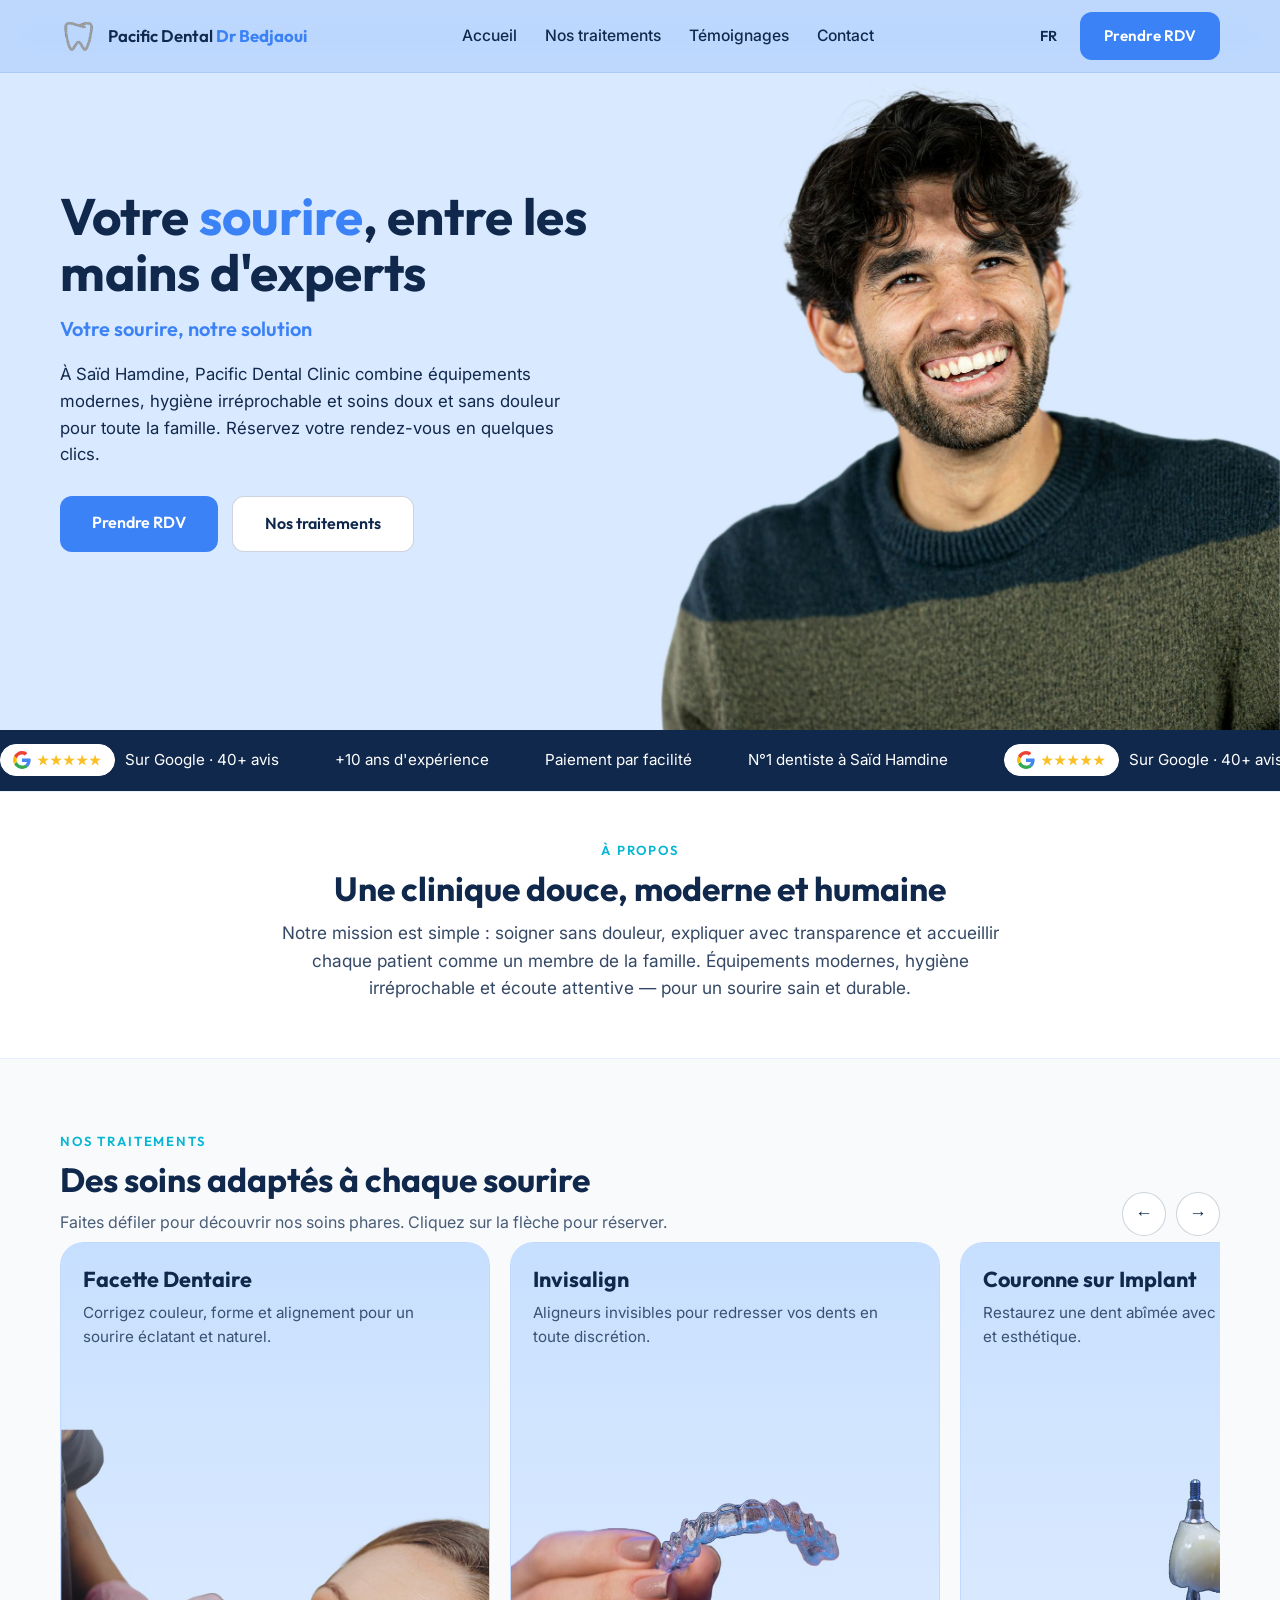
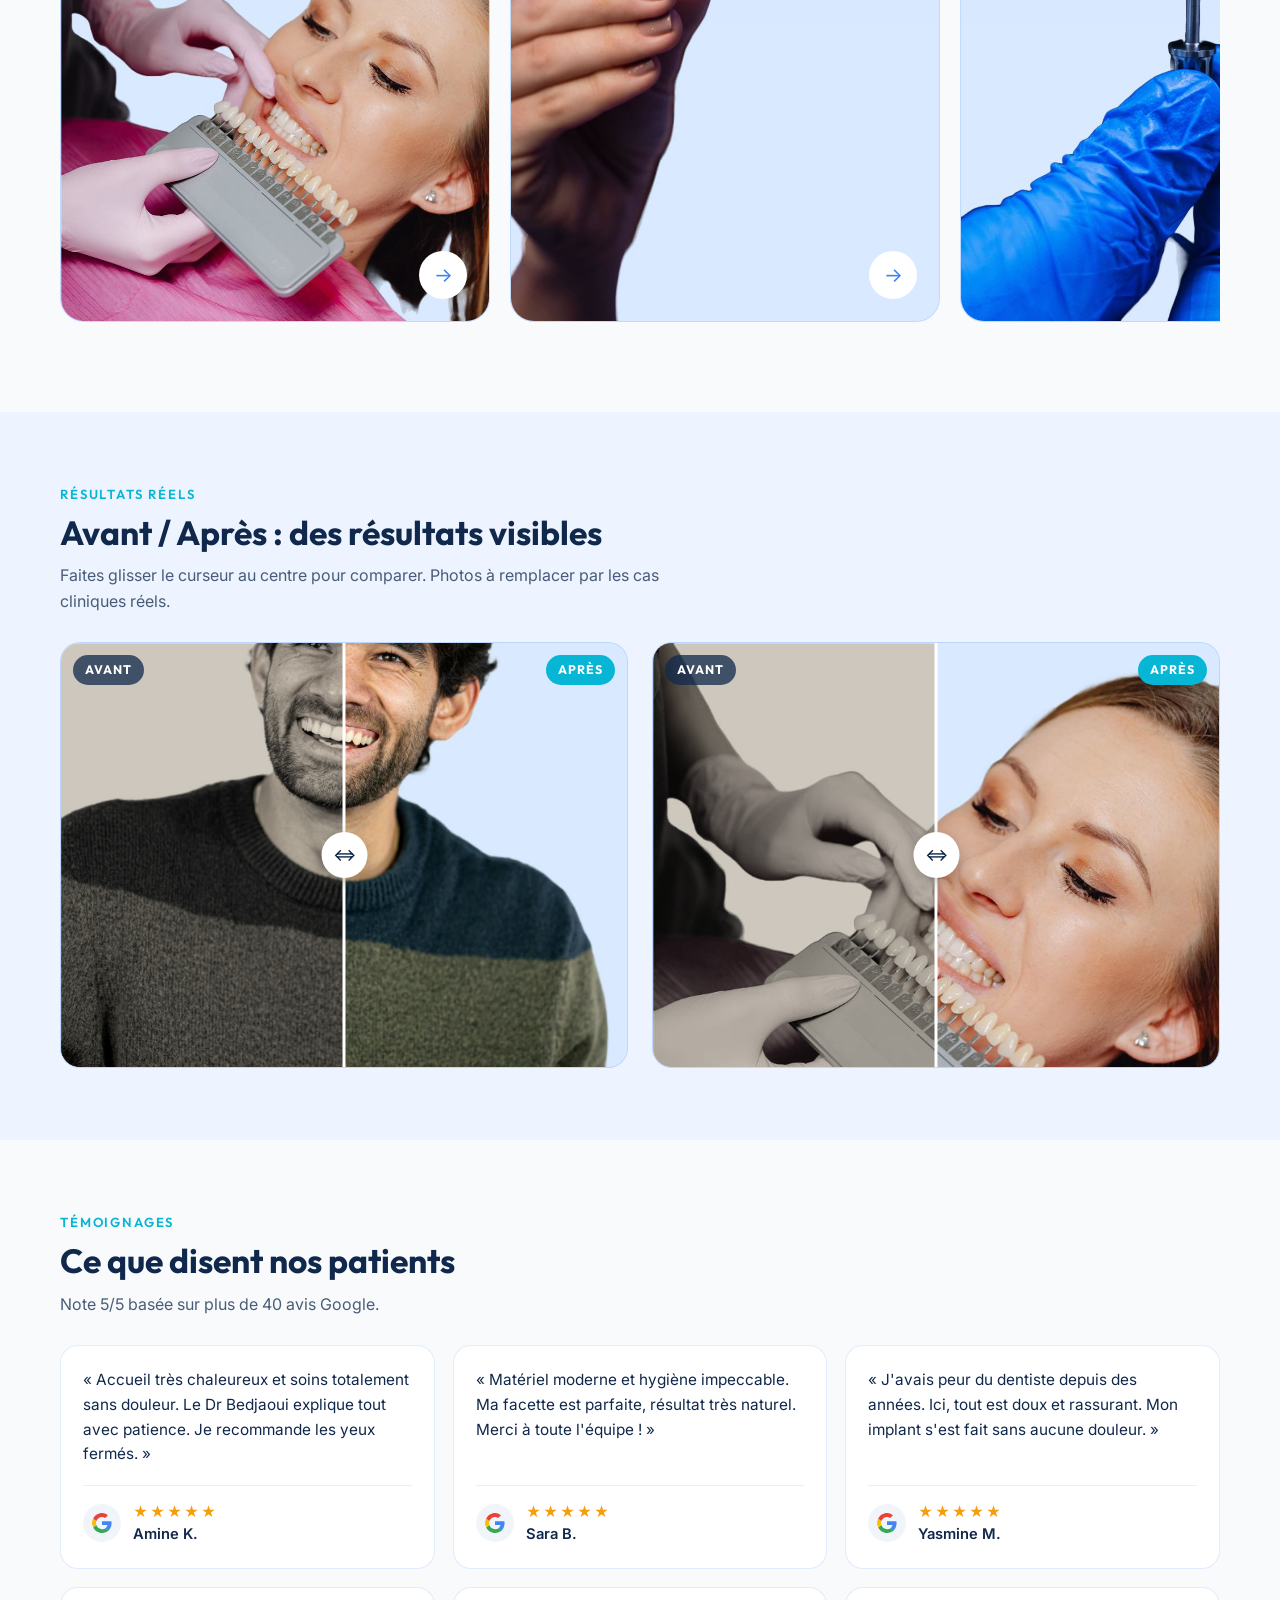
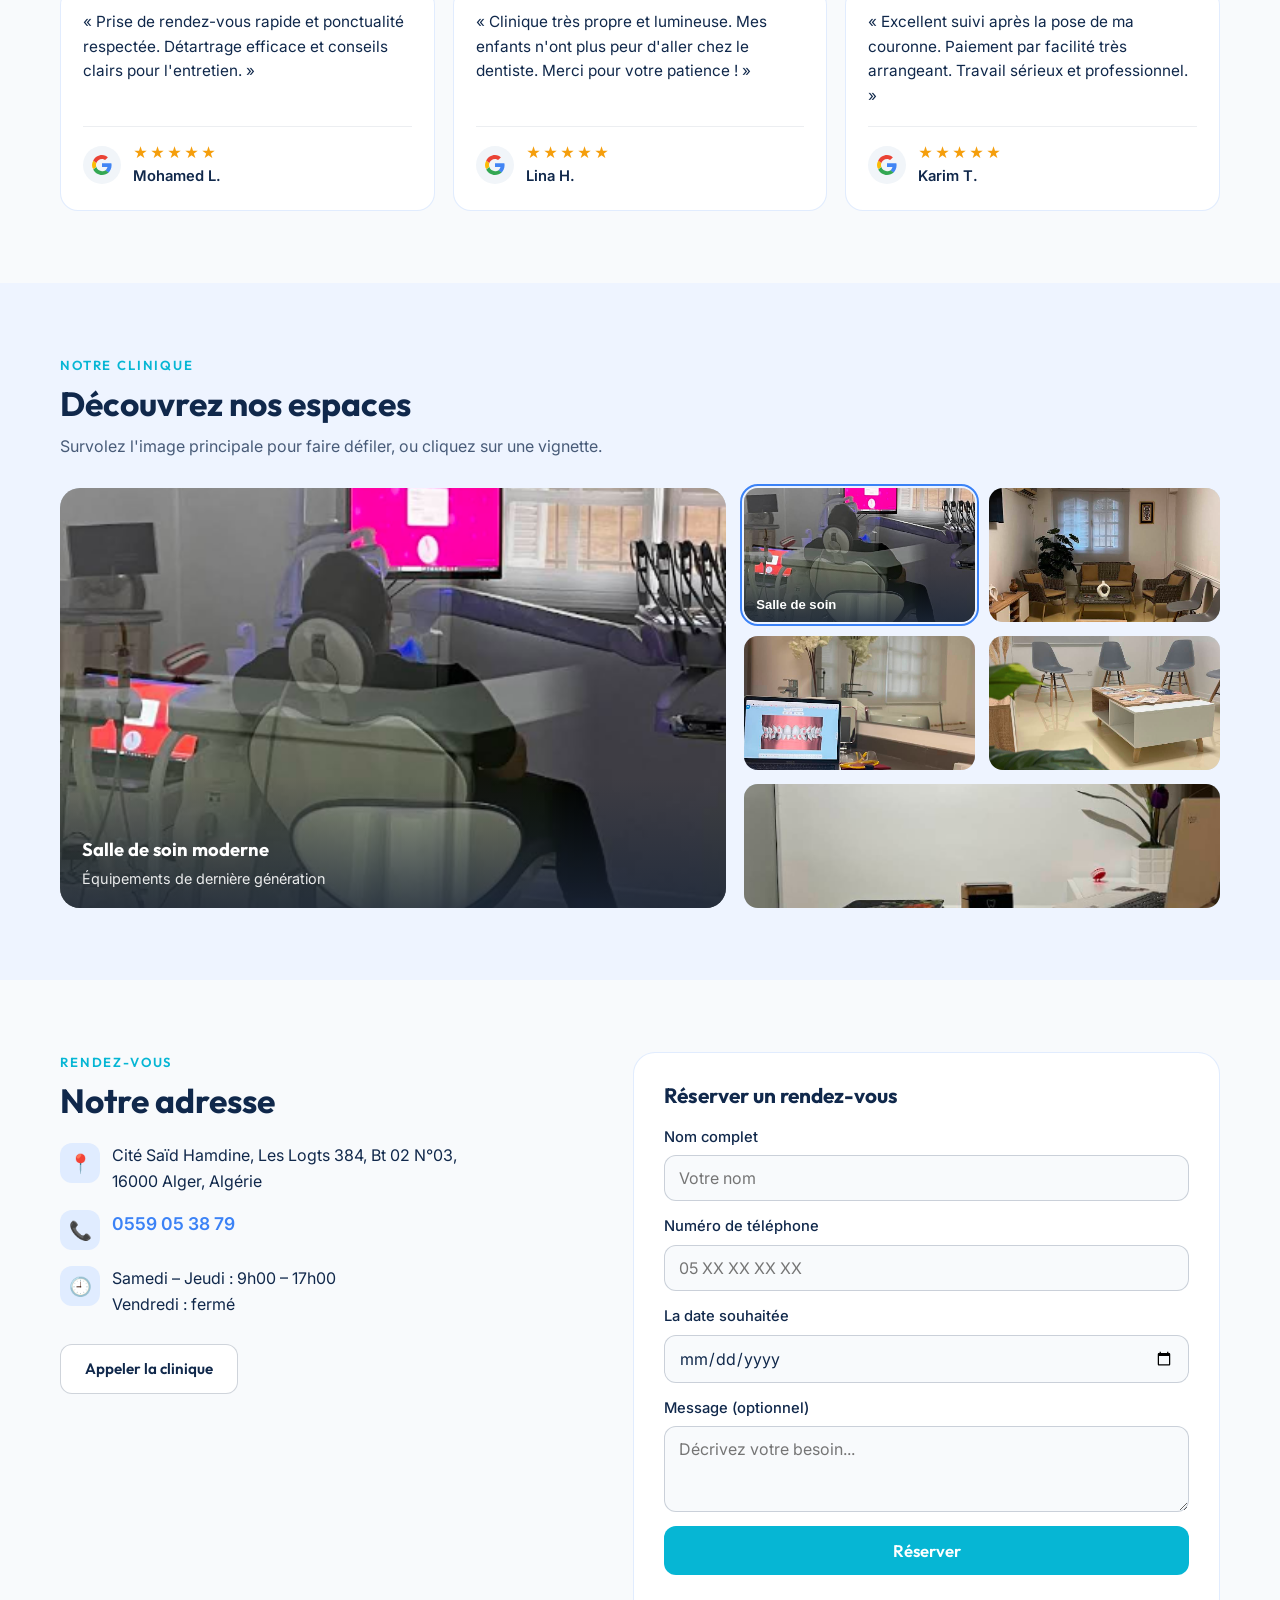
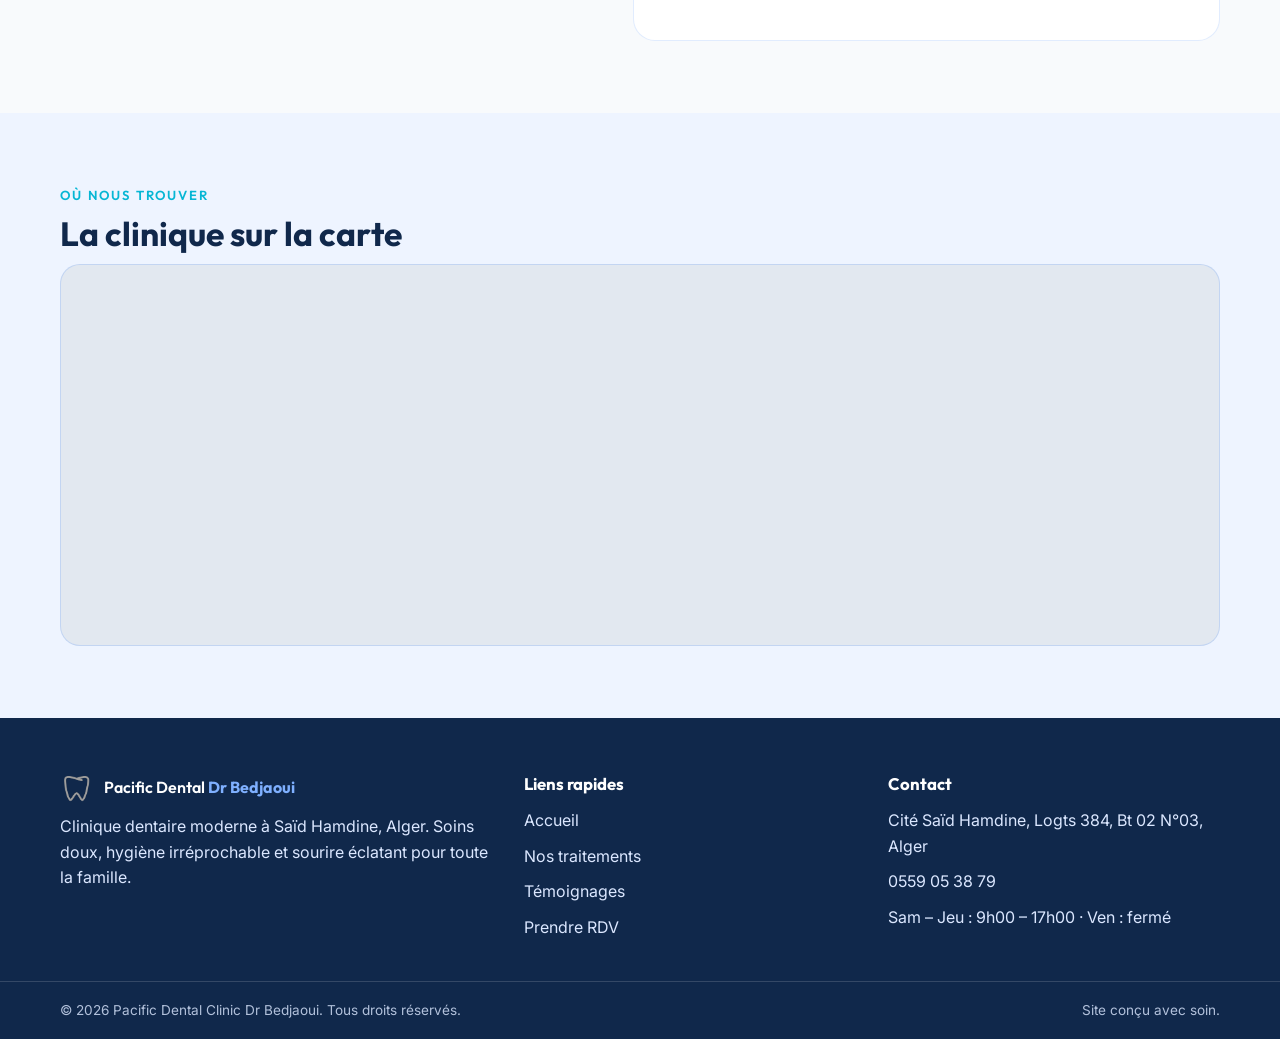
==== index.html @ f6b1f81f "first version" ====
<!doctype html>
<html lang="fr">
  <head>
    <meta charset="UTF-8" />
    <meta name="viewport" content="width=device-width, initial-scale=1.0" />
    <title>
      Pacific Dental Clinic Dr Bedjaoui | Dentiste à Saïd Hamdine, Alger
    </title>
    <meta
      name="description"
      content="Pacific Dental Clinic Dr Bedjaoui à Saïd Hamdine, Alger. Soins dentaires modernes, doux et professionnels. Facettes, Invisalign, implants. Prenez rendez-vous en ligne."
    />
    <link rel="stylesheet" href="style.css" />
  </head>
  <body>
    <!-- Task 2.1: Header / Navigation Bar -->
    <header class="site-header" id="top">
      <nav class="nav container" aria-label="Navigation principale">
        <a
          href="#accueil"
          class="nav-logo"
          aria-label="Pacific Dental Clinic — Accueil"
        >
          <img
            src="imgs/logo.png"
            alt="Pacific Dental Clinic logo"
            class="nav-logo-img"
            width="38"
            height="32"
          />
          <span class="nav-logo-text"
            >Pacific Dental <strong>Dr Bedjaoui</strong></span
          >
        </a>

        <ul class="nav-links" id="navLinks">
          <li>
            <a href="#accueil" data-fr="Accueil" data-ar="الرئيسية">Accueil</a>
          </li>
          <li>
            <a href="#traitements" data-fr="Nos traitements" data-ar="علاجاتنا"
              >Nos traitements</a
            >
          </li>
          <li>
            <a href="#temoignages" data-fr="Témoignages" data-ar="آراء المرضى"
              >Témoignages</a
            >
          </li>
          <li>
            <a href="#contact" data-fr="Contact" data-ar="اتصل بنا">Contact</a>
          </li>
        </ul>

        <div class="nav-actions">
          <button
            type="button"
            class="lang-switch"
            id="langSwitch"
            aria-label="Changer de langue"
          >
            FR
          </button>
          <a
            href="#rdv"
            class="btn btn-primary"
            data-fr="Prendre RDV"
            data-ar="احجز موعد"
            >Prendre RDV</a
          >
          <button
            type="button"
            class="nav-toggle"
            id="navToggle"
            aria-label="Ouvrir le menu"
            aria-expanded="false"
            aria-controls="navLinks"
          >
            <span></span>
            <span></span>
            <span></span>
          </button>
        </div>
      </nav>
    </header>

    <main id="accueil">
      <!-- Task 3.1: Hero Section -->
      <section class="hero">
        <div class="hero-text">
          <h1
            data-fr="Votre <span class='hl'>sourire</span>, entre les mains d'experts"
            data-ar="ابتسامتك بين أيدي الخبراء"
          >
            Votre <span class="hl">sourire</span>, entre les mains
            d'experts
          </h1>
          <p
            class="hero-sub"
            data-fr="Votre sourire, notre solution"
            data-ar="ابتسامتك، حلّنا"
          >
            Votre sourire, notre solution
          </p>
          <p
            class="hero-intro"
            data-fr="À Saïd Hamdine, Pacific Dental Clinic combine équipements modernes, hygiène irréprochable et soins doux et sans douleur pour toute la famille. Réservez votre rendez-vous en quelques clics."
            data-ar="في سعيد حمدين، تجمع عيادة Pacific Dental بين المعدات الحديثة والنظافة المثالية ورعاية لطيفة بدون ألم لجميع أفراد العائلة. احجز موعدك ببضع نقرات."
          >
            À Saïd Hamdine, Pacific Dental Clinic combine équipements modernes,
            hygiène irréprochable et soins doux et sans douleur pour toute la
            famille. Réservez votre rendez-vous en quelques clics.
          </p>
          <div class="hero-cta hero-cta--desktop">
            <a
              href="#rdv"
              class="btn btn-primary btn-hero"
              data-fr="Prendre RDV"
              data-ar="احجز موعد"
              >Prendre RDV</a
            >
            <a
              href="#traitements"
              class="btn btn-secondary btn-hero"
              data-fr="Nos traitements"
              data-ar="علاجاتنا"
              >Nos traitements</a
            >
          </div>
        </div>
        <div class="hero-media">
          <img
            src="imgs/main2.jpg"
            alt="Patient au sourire éclatant après un soin à Pacific Dental Clinic"
            class="hero-img"
            fetchpriority="high"
          />
          <div class="hero-cta hero-cta--overlay">
            <a href="#rdv" class="btn btn-primary btn-hero">Prendre RDV</a>
            <a href="#traitements" class="btn btn-secondary btn-hero"
              >Nos traitements</a
            >
          </div>
        </div>
      </section>

      <!-- Task 3.2: Trust Bar — flush right under the hero image -->
      <div class="trust-marquee">
        <div class="trust-track" id="trustTrack">
          <div class="trust-item">
            <span class="trust-badge trust-badge--google" aria-hidden="true">
              <svg viewBox="0 0 24 24" width="18" height="18">
                <path
                  fill="#4285F4"
                  d="M23.5 12.3c0-.9-.1-1.5-.3-2.3H12v4.5h6.5c-.1 1.1-.8 2.7-2.4 3.8l-.1.1 3.5 2.7.2.1c2.2-2 3.8-5 3.8-8.9z"
                />
                <path
                  fill="#34A853"
                  d="M12 24c3.2 0 5.9-1.1 7.9-2.9l-3.8-2.9c-1 .7-2.4 1.2-4.1 1.2-3.1 0-5.8-2.1-6.8-5l-.1.1-3.6 2.8v.1C3.5 21.3 7.5 24 12 24z"
                />
                <path
                  fill="#FBBC05"
                  d="M5.2 14.4c-.2-.7-.4-1.5-.4-2.4s.1-1.7.4-2.4l-.1-.1-3.6-2.8-.1.1C.5 8.6 0 10.2 0 12s.5 3.4 1.4 4.9l3.8-2.5z"
                />
                <path
                  fill="#EA4335"
                  d="M12 4.7c1.8 0 3 .8 3.7 1.4l3.3-3.2C17.9 1.1 15.2 0 12 0 7.5 0 3.5 2.7 1.4 6.7l3.8 2.9c1-2.8 3.6-4.9 6.8-4.9z"
                />
              </svg>
              <span class="stars" aria-hidden="true">★★★★★</span>
            </span>
            <span>Sur Google · 40+ avis</span>
          </div>
          <div class="trust-item">
            <span>+10 ans d'expérience</span>
          </div>
          <div class="trust-item">
            <span>Paiement par facilité</span>
          </div>
          <div class="trust-item">
            <span>N°1 dentiste à Saïd Hamdine</span>
          </div>
        </div>
      </div>

      <!-- Task 3.2: About -->
      <section class="trust" aria-label="Indicateurs de confiance">
        <div class="container about">
          <p class="section-kicker">À propos</p>
          <h2 class="section-title">Une clinique douce, moderne et humaine</h2>
          <p class="about-text">
            Notre mission est simple : soigner sans douleur, expliquer avec
            transparence et accueillir chaque patient comme un membre de la
            famille. Équipements modernes, hygiène irréprochable et écoute
            attentive — pour un sourire sain et durable.
          </p>
        </div>
      </section>

      <!-- Task 4.1: Treatments -->
      <section class="section" id="traitements">
        <div class="container section-head">
          <div>
            <p class="section-kicker">Nos traitements</p>
            <h2 class="section-title">Des soins adaptés à chaque sourire</h2>
            <p class="section-desc">
              Faites défiler pour découvrir nos soins phares. Cliquez sur la
              flèche pour réserver.
            </p>
          </div>
          <div class="treat-nav">
            <button
              type="button"
              class="treat-arrow"
              id="treatPrev"
              aria-label="Voir les traitements précédents"
            >
              ←
            </button>
            <button
              type="button"
              class="treat-arrow"
              id="treatNext"
              aria-label="Voir les traitements suivants"
            >
              →
            </button>
          </div>
        </div>
        <div class="container">
          <div
            class="treatments-scroll"
            id="treatScroll"
            tabindex="0"
            aria-label="Liste des traitements, faites défiler horizontalement"
          >
            <article class="treat-card">
              <div class="treat-imgwrap">
                <img
                  src="imgs/facettes.jpg"
                  alt="Facette dentaire"
                  loading="lazy"
                />
              </div>
              <div class="treat-body">
                <h3>Facette Dentaire</h3>
                <p>
                  Corrigez couleur, forme et alignement pour un sourire éclatant
                  et naturel.
                </p>
                <a
                  href="#rdv"
                  class="treat-btn"
                  aria-label="Réserver pour Facette Dentaire"
                  >→</a
                >
              </div>
            </article>
            <article class="treat-card">
              <div class="treat-imgwrap">
                <img
                  src="imgs/Invisalign.jpg"
                  alt="Traitement Invisalign"
                  loading="lazy"
                />
              </div>
              <div class="treat-body">
                <h3>Invisalign</h3>
                <p>
                  Aligneurs invisibles pour redresser vos dents en toute
                  discrétion.
                </p>
                <a
                  href="#rdv"
                  class="treat-btn"
                  aria-label="Réserver pour Invisalign"
                  >→</a
                >
              </div>
            </article>
            <article class="treat-card">
              <div class="treat-imgwrap">
                <img
                  src="imgs/Couronne%20sur%20Implant.jpg"
                  alt="Couronne sur implant"
                  loading="lazy"
                />
              </div>
              <div class="treat-body">
                <h3>Couronne sur Implant</h3>
                <p>
                  Restaurez une dent abîmée avec une couronne solide et
                  esthétique.
                </p>
                <a
                  href="#rdv"
                  class="treat-btn"
                  aria-label="Réserver pour Couronne sur Implant"
                  >→</a
                >
              </div>
            </article>
            <article class="treat-card">
              <div class="treat-imgwrap">
                <img
                  src="imgs/L'Implantation%20Dentaire.jpg"
                  alt="Implantation dentaire"
                  loading="lazy"
                />
              </div>
              <div class="treat-body">
                <h3>L'Implantation Dentaire</h3>
                <p>
                  Remplacez durablement les dents manquantes par des implants
                  stables.
                </p>
                <a
                  href="#rdv"
                  class="treat-btn"
                  aria-label="Réserver pour Implantation Dentaire"
                  >→</a
                >
              </div>
            </article>
          </div>
        </div>
      </section>

      <!-- Task 4.2: Real Results -->
      <section class="section section-alt" id="resultats">
        <div class="container">
          <p class="section-kicker">Résultats réels</p>
          <h2 class="section-title">Avant / Après : des résultats visibles</h2>
          <p class="section-desc">
            Faites glisser le curseur au centre pour comparer. Photos à
            remplacer par les cas cliniques réels.
          </p>
          <div class="ba-grid">
            <div class="ba-slider" data-ba>
              <img
                src="imgs/main2.jpg"
                alt="Résultat après traitement - cas 1"
                class="ba-img ba-after"
                loading="lazy"
              />
              <div class="ba-before" data-ba-before>
                <img
                  src="imgs/main2.jpg"
                  alt="État avant traitement - cas 1"
                  class="ba-img ba-before-img"
                  loading="lazy"
                />
              </div>
              <span class="ba-label ba-label--before">Avant</span>
              <span class="ba-label ba-label--after">Après</span>
              <div class="ba-handle" data-ba-handle>
                <span class="ba-knob">⇔</span>
              </div>
              <input
                type="range"
                min="0"
                max="100"
                value="50"
                class="ba-range"
                data-ba-range
                aria-label="Curseur de comparaison avant après, cas 1"
              />
            </div>
            <div class="ba-slider" data-ba>
              <img
                src="imgs/facettes.jpg"
                alt="Résultat après traitement - cas 2"
                class="ba-img ba-after"
                loading="lazy"
              />
              <div class="ba-before" data-ba-before>
                <img
                  src="imgs/facettes.jpg"
                  alt="État avant traitement - cas 2"
                  class="ba-img ba-before-img"
                  loading="lazy"
                />
              </div>
              <span class="ba-label ba-label--before">Avant</span>
              <span class="ba-label ba-label--after">Après</span>
              <div class="ba-handle" data-ba-handle>
                <span class="ba-knob">⇔</span>
              </div>
              <input
                type="range"
                min="0"
                max="100"
                value="50"
                class="ba-range"
                data-ba-range
                aria-label="Curseur de comparaison avant après, cas 2"
              />
            </div>
          </div>
        </div>
      </section>

      <!-- Task 5.1: Testimonials -->
      <section class="section" id="temoignages">
        <div class="container">
          <p class="section-kicker">Témoignages</p>
          <h2 class="section-title">Ce que disent nos patients</h2>
          <p class="section-desc">Note 5/5 basée sur plus de 40 avis Google.</p>
          <div class="reviews-grid">
            <article class="review-card">
              <p class="review-text">
                « Accueil très chaleureux et soins totalement sans douleur. Le
                Dr Bedjaoui explique tout avec patience. Je recommande les yeux
                fermés. »
              </p>
              <div class="review-foot">
                <span class="review-g" aria-hidden="true"
                  ><svg viewBox="0 0 24 24" width="20" height="20">
                    <path
                      fill="#4285F4"
                      d="M23.5 12.3c0-.9-.1-1.5-.3-2.3H12v4.5h6.5c-.1 1.1-.8 2.7-2.4 3.8l-.1.1 3.5 2.7.2.1c2.2-2 3.8-5 3.8-8.9z"
                    />
                    <path
                      fill="#34A853"
                      d="M12 24c3.2 0 5.9-1.1 7.9-2.9l-3.8-2.9c-1 .7-2.4 1.2-4.1 1.2-3.1 0-5.8-2.1-6.8-5l-.1.1-3.6 2.8v.1C3.5 21.3 7.5 24 12 24z"
                    />
                    <path
                      fill="#FBBC05"
                      d="M5.2 14.4c-.2-.7-.4-1.5-.4-2.4s.1-1.7.4-2.4l-.1-.1-3.6-2.8-.1.1C.5 8.6 0 10.2 0 12s.5 3.4 1.4 4.9l3.8-2.5z"
                    />
                    <path
                      fill="#EA4335"
                      d="M12 4.7c1.8 0 3 .8 3.7 1.4l3.3-3.2C17.9 1.1 15.2 0 12 0 7.5 0 3.5 2.7 1.4 6.7l3.8 2.9c1-2.8 3.6-4.9 6.8-4.9z"
                    /></svg
                ></span>
                <div>
                  <div class="stars">★★★★★</div>
                  <div class="review-name">Amine K.</div>
                </div>
              </div>
            </article>
            <article class="review-card">
              <p class="review-text">
                « Matériel moderne et hygiène impeccable. Ma facette est
                parfaite, résultat très naturel. Merci à toute l'équipe ! »
              </p>
              <div class="review-foot">
                <span class="review-g" aria-hidden="true"
                  ><svg viewBox="0 0 24 24" width="20" height="20">
                    <path
                      fill="#4285F4"
                      d="M23.5 12.3c0-.9-.1-1.5-.3-2.3H12v4.5h6.5c-.1 1.1-.8 2.7-2.4 3.8l-.1.1 3.5 2.7.2.1c2.2-2 3.8-5 3.8-8.9z"
                    />
                    <path
                      fill="#34A853"
                      d="M12 24c3.2 0 5.9-1.1 7.9-2.9l-3.8-2.9c-1 .7-2.4 1.2-4.1 1.2-3.1 0-5.8-2.1-6.8-5l-.1.1-3.6 2.8v.1C3.5 21.3 7.5 24 12 24z"
                    />
                    <path
                      fill="#FBBC05"
                      d="M5.2 14.4c-.2-.7-.4-1.5-.4-2.4s.1-1.7.4-2.4l-.1-.1-3.6-2.8-.1.1C.5 8.6 0 10.2 0 12s.5 3.4 1.4 4.9l3.8-2.5z"
                    />
                    <path
                      fill="#EA4335"
                      d="M12 4.7c1.8 0 3 .8 3.7 1.4l3.3-3.2C17.9 1.1 15.2 0 12 0 7.5 0 3.5 2.7 1.4 6.7l3.8 2.9c1-2.8 3.6-4.9 6.8-4.9z"
                    /></svg
                ></span>
                <div>
                  <div class="stars">★★★★★</div>
                  <div class="review-name">Sara B.</div>
                </div>
              </div>
            </article>
            <article class="review-card">
              <p class="review-text">
                « J'avais peur du dentiste depuis des années. Ici, tout est doux
                et rassurant. Mon implant s'est fait sans aucune douleur. »
              </p>
              <div class="review-foot">
                <span class="review-g" aria-hidden="true"
                  ><svg viewBox="0 0 24 24" width="20" height="20">
                    <path
                      fill="#4285F4"
                      d="M23.5 12.3c0-.9-.1-1.5-.3-2.3H12v4.5h6.5c-.1 1.1-.8 2.7-2.4 3.8l-.1.1 3.5 2.7.2.1c2.2-2 3.8-5 3.8-8.9z"
                    />
                    <path
                      fill="#34A853"
                      d="M12 24c3.2 0 5.9-1.1 7.9-2.9l-3.8-2.9c-1 .7-2.4 1.2-4.1 1.2-3.1 0-5.8-2.1-6.8-5l-.1.1-3.6 2.8v.1C3.5 21.3 7.5 24 12 24z"
                    />
                    <path
                      fill="#FBBC05"
                      d="M5.2 14.4c-.2-.7-.4-1.5-.4-2.4s.1-1.7.4-2.4l-.1-.1-3.6-2.8-.1.1C.5 8.6 0 10.2 0 12s.5 3.4 1.4 4.9l3.8-2.5z"
                    />
                    <path
                      fill="#EA4335"
                      d="M12 4.7c1.8 0 3 .8 3.7 1.4l3.3-3.2C17.9 1.1 15.2 0 12 0 7.5 0 3.5 2.7 1.4 6.7l3.8 2.9c1-2.8 3.6-4.9 6.8-4.9z"
                    /></svg
                ></span>
                <div>
                  <div class="stars">★★★★★</div>
                  <div class="review-name">Yasmine M.</div>
                </div>
              </div>
            </article>
            <article class="review-card">
              <p class="review-text">
                « Prise de rendez-vous rapide et ponctualité respectée.
                Détartrage efficace et conseils clairs pour l'entretien. »
              </p>
              <div class="review-foot">
                <span class="review-g" aria-hidden="true"
                  ><svg viewBox="0 0 24 24" width="20" height="20">
                    <path
                      fill="#4285F4"
                      d="M23.5 12.3c0-.9-.1-1.5-.3-2.3H12v4.5h6.5c-.1 1.1-.8 2.7-2.4 3.8l-.1.1 3.5 2.7.2.1c2.2-2 3.8-5 3.8-8.9z"
                    />
                    <path
                      fill="#34A853"
                      d="M12 24c3.2 0 5.9-1.1 7.9-2.9l-3.8-2.9c-1 .7-2.4 1.2-4.1 1.2-3.1 0-5.8-2.1-6.8-5l-.1.1-3.6 2.8v.1C3.5 21.3 7.5 24 12 24z"
                    />
                    <path
                      fill="#FBBC05"
                      d="M5.2 14.4c-.2-.7-.4-1.5-.4-2.4s.1-1.7.4-2.4l-.1-.1-3.6-2.8-.1.1C.5 8.6 0 10.2 0 12s.5 3.4 1.4 4.9l3.8-2.5z"
                    />
                    <path
                      fill="#EA4335"
                      d="M12 4.7c1.8 0 3 .8 3.7 1.4l3.3-3.2C17.9 1.1 15.2 0 12 0 7.5 0 3.5 2.7 1.4 6.7l3.8 2.9c1-2.8 3.6-4.9 6.8-4.9z"
                    /></svg
                ></span>
                <div>
                  <div class="stars">★★★★★</div>
                  <div class="review-name">Mohamed L.</div>
                </div>
              </div>
            </article>
            <article class="review-card">
              <p class="review-text">
                « Clinique très propre et lumineuse. Mes enfants n'ont plus peur
                d'aller chez le dentiste. Merci pour votre patience ! »
              </p>
              <div class="review-foot">
                <span class="review-g" aria-hidden="true"
                  ><svg viewBox="0 0 24 24" width="20" height="20">
                    <path
                      fill="#4285F4"
                      d="M23.5 12.3c0-.9-.1-1.5-.3-2.3H12v4.5h6.5c-.1 1.1-.8 2.7-2.4 3.8l-.1.1 3.5 2.7.2.1c2.2-2 3.8-5 3.8-8.9z"
                    />
                    <path
                      fill="#34A853"
                      d="M12 24c3.2 0 5.9-1.1 7.9-2.9l-3.8-2.9c-1 .7-2.4 1.2-4.1 1.2-3.1 0-5.8-2.1-6.8-5l-.1.1-3.6 2.8v.1C3.5 21.3 7.5 24 12 24z"
                    />
                    <path
                      fill="#FBBC05"
                      d="M5.2 14.4c-.2-.7-.4-1.5-.4-2.4s.1-1.7.4-2.4l-.1-.1-3.6-2.8-.1.1C.5 8.6 0 10.2 0 12s.5 3.4 1.4 4.9l3.8-2.5z"
                    />
                    <path
                      fill="#EA4335"
                      d="M12 4.7c1.8 0 3 .8 3.7 1.4l3.3-3.2C17.9 1.1 15.2 0 12 0 7.5 0 3.5 2.7 1.4 6.7l3.8 2.9c1-2.8 3.6-4.9 6.8-4.9z"
                    /></svg
                ></span>
                <div>
                  <div class="stars">★★★★★</div>
                  <div class="review-name">Lina H.</div>
                </div>
              </div>
            </article>
            <article class="review-card">
              <p class="review-text">
                « Excellent suivi après la pose de ma couronne. Paiement par
                facilité très arrangeant. Travail sérieux et professionnel. »
              </p>
              <div class="review-foot">
                <span class="review-g" aria-hidden="true"
                  ><svg viewBox="0 0 24 24" width="20" height="20">
                    <path
                      fill="#4285F4"
                      d="M23.5 12.3c0-.9-.1-1.5-.3-2.3H12v4.5h6.5c-.1 1.1-.8 2.7-2.4 3.8l-.1.1 3.5 2.7.2.1c2.2-2 3.8-5 3.8-8.9z"
                    />
                    <path
                      fill="#34A853"
                      d="M12 24c3.2 0 5.9-1.1 7.9-2.9l-3.8-2.9c-1 .7-2.4 1.2-4.1 1.2-3.1 0-5.8-2.1-6.8-5l-.1.1-3.6 2.8v.1C3.5 21.3 7.5 24 12 24z"
                    />
                    <path
                      fill="#FBBC05"
                      d="M5.2 14.4c-.2-.7-.4-1.5-.4-2.4s.1-1.7.4-2.4l-.1-.1-3.6-2.8-.1.1C.5 8.6 0 10.2 0 12s.5 3.4 1.4 4.9l3.8-2.5z"
                    />
                    <path
                      fill="#EA4335"
                      d="M12 4.7c1.8 0 3 .8 3.7 1.4l3.3-3.2C17.9 1.1 15.2 0 12 0 7.5 0 3.5 2.7 1.4 6.7l3.8 2.9c1-2.8 3.6-4.9 6.8-4.9z"
                    /></svg
                ></span>
                <div>
                  <div class="stars">★★★★★</div>
                  <div class="review-name">Karim T.</div>
                </div>
              </div>
            </article>
          </div>
        </div>
      </section>

      <!-- Task 5.2: Clinic Gallery -->
      <section class="section section-alt" id="clinique">
        <div class="container">
          <p class="section-kicker">Notre clinique</p>
          <h2 class="section-title">Découvrez nos espaces</h2>
          <p class="section-desc">
            Survolez l'image principale pour faire défiler, ou cliquez sur une
            vignette.
          </p>
          <div class="gallery">
            <figure class="gallery-main" id="galleryMain">
              <img
                id="galleryMainImg"
                src="imgs%20clinique/%7B45D72C74-0B48-48F0-B2A2-9CBEFDD9FAF6%7D.png"
                alt="Salle de soin moderne de la clinique"
              />
              <figcaption class="gallery-caption">
                <strong id="galleryCaptionTitle">Salle de soin moderne</strong
                ><span id="galleryCaptionSub"
                  >Équipements de dernière génération</span
                >
              </figcaption>
            </figure>
            <div class="gallery-thumbs" role="list">
              <button
                type="button"
                class="gallery-thumb is-active"
                data-src="imgs%20clinique/%7B45D72C74-0B48-48F0-B2A2-9CBEFDD9FAF6%7D.png"
                data-title="Salle de soin moderne"
                data-sub="Équipements de dernière génération"
                role="listitem"
              >
                <img
                  src="imgs%20clinique/%7B45D72C74-0B48-48F0-B2A2-9CBEFDD9FAF6%7D.png"
                  alt="Salle de soin"
                  loading="lazy"
                /><span class="thumb-shade">Salle de soin</span>
              </button>
              <button
                type="button"
                class="gallery-thumb"
                data-src="imgs%20clinique/%7B696A136D-D1EC-4E5A-8376-C378B6F7B03D%7D.png"
                data-title="Accueil lumineux"
                data-sub="Un espace apaisant dès l'entrée"
                role="listitem"
              >
                <img
                  src="imgs%20clinique/%7B696A136D-D1EC-4E5A-8376-C378B6F7B03D%7D.png"
                  alt="Accueil de la clinique"
                  loading="lazy"
                /><span class="thumb-shade">Accueil</span>
              </button>
              <button
                type="button"
                class="gallery-thumb"
                data-src="imgs%20clinique/%7BCA812A7E-CEB3-4510-A912-B9FE47440C36%7D.png"
                data-title="Fauteuil ergonomique"
                data-sub="Confort optimal pendant les soins"
                role="listitem"
              >
                <img
                  src="imgs%20clinique/%7BCA812A7E-CEB3-4510-A912-B9FE47440C36%7D.png"
                  alt="Fauteuil dentaire"
                  loading="lazy"
                /><span class="thumb-shade">Fauteuil</span>
              </button>
              <button
                type="button"
                class="gallery-thumb"
                data-src="imgs%20clinique/%7BD4026D17-A5E6-4282-BD3C-0A5B9D0FF636%7D.png"
                data-title="Bloc stérilisation"
                data-sub="Hygiène irréprochable garantie"
                role="listitem"
              >
                <img
                  src="imgs%20clinique/%7BD4026D17-A5E6-4282-BD3C-0A5B9D0FF636%7D.png"
                  alt="Équipement de stérilisation"
                  loading="lazy"
                /><span class="thumb-shade">Hygiène</span>
              </button>
              <button
                type="button"
                class="gallery-thumb"
                data-src="imgs%20clinique/%7BE2B95145-7EB6-46FE-BF14-0619F8FF0E79%7D.png"
                data-title="Salle d'attente"
                data-sub="Calme et confort pour toute la famille"
                role="listitem"
              >
                <img
                  src="imgs%20clinique/%7BE2B95145-7EB6-46FE-BF14-0619F8FF0E79%7D.png"
                  alt="Salle d'attente"
                  loading="lazy"
                /><span class="thumb-shade">Attente</span>
              </button>
            </div>
          </div>
        </div>
      </section>

      <!-- Task 6.1: Appointment -->
      <section class="section" id="rdv">
        <div class="container rdv-grid">
          <div class="rdv-info">
            <p class="section-kicker">Rendez-vous</p>
            <h2 class="section-title">Notre adresse</h2>
            <ul class="contact-list">
              <li>
                <span class="contact-ico">📍</span
                ><span
                  >Cité Saïd Hamdine, Les Logts 384, Bt 02 N°03,<br />16000
                  Alger, Algérie</span
                >
              </li>
              <li>
                <span class="contact-ico">📞</span
                ><a href="tel:+213559053879">0559 05 38 79</a>
              </li>
              <li>
                <span class="contact-ico">🕘</span
                ><span
                  >Samedi – Jeudi : 9h00 – 17h00<br />Vendredi : fermé</span
                >
              </li>
            </ul>
            <a class="btn btn-secondary" href="tel:+213559053879"
              >Appeler la clinique</a
            >
          </div>
          <div class="rdv-formwrap">
            <h3 class="form-title">Réserver un rendez-vous</h3>
            <form id="rdvForm" novalidate>
              <label
                >Nom complet<input
                  type="text"
                  name="nom"
                  required
                  autocomplete="name"
                  placeholder="Votre nom"
              /></label>
              <label
                >Numéro de téléphone<input
                  type="tel"
                  name="tel"
                  required
                  autocomplete="tel"
                  placeholder="05 XX XX XX XX"
                  pattern="[0-9+ ]{9,15}"
              /></label>
              <label
                >La date souhaitée<input type="date" name="date" required
              /></label>
              <label
                >Message (optionnel)<textarea
                  name="message"
                  rows="3"
                  placeholder="Décrivez votre besoin..."
                ></textarea>
              </label>
              <button type="submit" class="btn btn-book">Réserver</button>
              <p
                class="form-note"
                id="formNote"
                role="status"
                aria-live="polite"
              ></p>
            </form>
          </div>
        </div>
      </section>

      <!-- Task 6.2: Map -->
      <section class="section section-alt" id="contact">
        <div class="container">
          <p class="section-kicker">Où nous trouver</p>
          <h2 class="section-title">La clinique sur la carte</h2>
          <div class="map-wrap">
            <iframe
              title="Carte Google Maps — Pacific Dental Clinic, Saïd Hamdine Alger"
              src="https://www.google.com/maps?q=Cit%C3%A9+Sa%C3%AFd+Hamdine,+Alger,+Alg%C3%A9rie&output=embed"
              loading="lazy"
              referrerpolicy="no-referrer-when-downgrade"
              allowfullscreen
            ></iframe>
          </div>
        </div>
      </section>
    </main>

    <!-- Task 6.2: Footer -->
    <footer class="footer">
      <div class="container footer-grid">
        <div class="footer-col">
          <div class="footer-logo">
            <img
              src="imgs/logo.png"
              alt="Pacific Dental Clinic logo"
              width="34"
              height="28"
            /><span>Pacific Dental <strong>Dr Bedjaoui</strong></span>
          </div>
          <p>
            Clinique dentaire moderne à Saïd Hamdine, Alger. Soins doux, hygiène
            irréprochable et sourire éclatant pour toute la famille.
          </p>
        </div>
        <div class="footer-col">
          <h3>Liens rapides</h3>
          <ul>
            <li><a href="#accueil">Accueil</a></li>
            <li><a href="#traitements">Nos traitements</a></li>
            <li><a href="#temoignages">Témoignages</a></li>
            <li><a href="#rdv">Prendre RDV</a></li>
          </ul>
        </div>
        <div class="footer-col">
          <h3>Contact</h3>
          <ul class="footer-contact">
            <li>Cité Saïd Hamdine, Logts 384, Bt 02 N°03, Alger</li>
            <li><a href="tel:+213559053879">0559 05 38 79</a></li>
            <li>Sam – Jeu : 9h00 – 17h00 · Ven : fermé</li>
          </ul>
        </div>
      </div>
      <div class="footer-bottom">
        <div class="container footer-bottom-inner">
          <span
            >© 2026 Pacific Dental Clinic Dr Bedjaoui. Tous droits
            réservés.</span
          >
          <span>Site conçu avec soin.</span>
        </div>
      </div>
    </footer>

    <script src="script.js"></script>
  </body>
</html>
---- style.css ----
/* Pacific Dental Clinic Dr Bedjaoui — Task 1.2: Typography & Color System */
@import url("https://fonts.googleapis.com/css2?family=Outfit:wght@500;600;700&display=swap");
@import url("https://fonts.googleapis.com/css2?family=Inter:wght@400;500&display=swap");

:root {
  --primary: #3b82f6; /* Ethereal Sky Blue — titles, icons, headers */
  --secondary: #06b6d4; /* Clear Aqua Mint — CTA buttons, highlights */
  --accent: #10b981; /* Pure Soft Sage — success, badges */
  --bg: #f8fafc; /* Crisp Air White — section backdrops */
  --text: #10284b; /* Soft Ocean Slate — body text */
  --white: #ffffff;
  --font-headings: "Outfit", sans-serif;
  --font-body: "Inter", sans-serif;
}

* {
  margin: 0;
  padding: 0;
  box-sizing: border-box;
}

body {
  font-family: var(--font-body);
  background: var(--bg);
  color: var(--text);
  line-height: 1.6;
}

h1,
h2,
h3,
h4,
h5,
h6 {
  font-family: var(--font-headings);
  color: var(--text);
  line-height: 1.2;
}

/* Task 2.1: Navigation Bar */
html {
  scroll-behavior: smooth;
}

.container {
  max-width: 1200px;
  margin: 0 auto;
  padding: 0 20px;
}

.site-header {
  position: fixed;
  top: 0;
  left: 0;
  right: 0;
  z-index: 100;
  background: rgba(183, 211, 253, 0.8);
  backdrop-filter: blur(14px) saturate(1.4);
  -webkit-backdrop-filter: blur(14px) saturate(1.4);
  border-bottom: 1px solid rgba(59, 130, 246, 0.15);
}

.nav {
  display: flex;
  align-items: center;
  justify-content: space-between;
  gap: 16px;
  min-height: 72px;
}

.nav-logo {
  display: flex;
  align-items: center;
  gap: 10px;
  text-decoration: none;
  color: var(--text);
  font-family: var(--font-headings);
  font-weight: 600;
  font-size: 1.05rem;
  white-space: nowrap;
}

.nav-logo-img {
  width: 38px;
  height: 32px;
  object-fit: contain;
  display: block;
}

.nav-logo-text strong {
  color: var(--primary);
  font-weight: 700;
}

.nav-links {
  display: flex;
  align-items: center;
  gap: 28px;
  list-style: none;
}

.nav-links a {
  position: relative;
  text-decoration: none;
  color: var(--text);
  font-weight: 500;
  font-size: 0.98rem;
  padding-bottom: 4px;
  transition: color 0.2s ease;
}

.nav-links a::after {
  content: "";
  position: absolute;
  left: 0;
  bottom: 0;
  width: 100%;
  height: 2px;
  background: var(--primary);
  border-radius: 2px;
  transform: scaleX(0);
  transform-origin: left;
  transition: transform 0.25s ease;
}

.nav-links a:hover {
  color: var(--primary);
}

.nav-links a:hover::after {
  transform: scaleX(1);
}

.nav-actions {
  display: flex;
  align-items: center;
  gap: 12px;
}

.lang-switch {
  border: none;
  background: transparent;
  color: var(--text);
  font-family: var(--font-headings);
  font-weight: 600;
  font-size: 0.9rem;
  letter-spacing: 0.04em;
  padding: 8px 10px;
  border-radius: 8px;
  cursor: pointer;
  transition:
    color 0.2s ease,
    background 0.2s ease;
}

.lang-switch:hover {
  color: var(--primary);
  background: rgba(59, 130, 246, 0.1);
}

.btn {
  display: inline-block;
  text-decoration: none;
  font-family: var(--font-headings);
  font-weight: 600;
  border-radius: 12px;
  transition:
    transform 0.15s ease,
    background 0.15s ease;
}

.btn-primary {
  background: var(--primary);
  color: var(--white);
  padding: 12px 24px;
  font-size: 0.95rem;
  box-shadow: none;
  white-space: nowrap;
}

.btn-primary:hover {
  transform: translateY(-1px);
  background: #0891b2;
  box-shadow: none;
}

.btn-secondary {
  background: var(--white);
  color: var(--text);
  padding: 12px 24px;
  font-size: 0.95rem;
  border: 1px solid rgba(16, 40, 75, 0.2);
  box-shadow: none;
  white-space: nowrap;
}

.btn-secondary:hover {
  transform: translateY(-1px);
  border-color: var(--primary);
  color: var(--primary);
}

/* Hero placeholder background (full Hero comes in Task 3.1) */
#accueil {
  background: #d9e9ff;
  padding-top: 120px;
  padding-bottom: 0;
}

/* Task 3.1: Hero Section — full-bleed image, no borders */
.hero {
  display: grid;
  grid-template-columns: 1fr 1fr;
  gap: 0;
  align-items: stretch;
  min-height: 640px;
  background: #d9e9ff;
}

.hero-text {
  padding: 60px 48px 60px max(20px, calc((100vw - 1200px) / 2 + 20px));
  display: flex;
  flex-direction: column;
  justify-content: center;
  transform: translateY(-70px);
  background: #d9e9ff;
}

.hero-text h1 {
  font-size: clamp(2rem, 4.5vw, 3.2rem);
  font-weight: 700;
  line-height: 1.1;
  margin-bottom: 12px;
}
.hero-text h1 .hl {
  color: var(--primary);
}

.hero-sub {
  font-family: var(--font-headings);
  font-weight: 600;
  font-size: 1.25rem;
  color: var(--primary);
  margin-bottom: 16px;
}

.hero-intro {
  font-size: 1.05rem;
  max-width: 34rem;
  margin-bottom: 28px;
}

.btn-hero {
  padding: 14px 32px;
  font-size: 1rem;
}

.hero-cta {
  display: flex;
  gap: 14px;
  flex-wrap: wrap;
}

.hero-media {
  position: relative;
  overflow: hidden;
  min-height: 640px;
  margin-top: -48px;
  padding-top: 48px;
  background: #d9e9ff;
}

/* Left-edge blend removed — photo shows clean with no gradient overlay */
.hero-media::before {
  display: none;
}

/* Hamburger — hidden on desktop */
.nav-toggle {
  display: none;
  flex-direction: column;
  justify-content: center;
  gap: 5px;
  width: 40px;
  height: 40px;
  padding: 8px;
  background: transparent;
  border: 1px solid rgba(16, 40, 75, 0.2);
  border-radius: 10px;
  cursor: pointer;
}

.nav-toggle span {
  display: block;
  height: 2px;
  width: 100%;
  background: var(--text);
  border-radius: 2px;
  transition:
    transform 0.2s ease,
    opacity 0.2s ease;
}

/* Hero overlay CTA — mobile only */
.hero-cta--overlay {
  display: none;
}

.hero-img {
  position: absolute;
  top: -50px;
  left: 0;
  width: 100%;
  height: calc(100% + 50px);
  border-radius: 0;
  object-fit: cover;
  object-position: 50% 0%;
  box-shadow: none;
  display: block;
  transform: scaleX(-1);
  transform-origin: 50% 0%;
  clip-path: inset(0 0 30px 0);
}

/* Trust marquee sits flush right under the hero image — no gap */
.hero {
  margin-bottom: 0;
}
.trust-marquee {
  position: relative;
  z-index: 2;
  margin-top: -30px;
}

/* Responsive: hamburger menu + stacked hero with buttons over image */
@media (max-width: 860px) {
  .nav {
    flex-wrap: nowrap;
    padding-top: 10px;
    padding-bottom: 10px;
    position: relative;
  }
  .nav-logo-text {
    font-size: 0.9rem;
  }
  .nav-actions .btn-primary {
    padding: 10px 16px;
    font-size: 0.85rem;
  }
  .nav-toggle {
    display: flex;
  }
  /* X animation when open */
  .site-header.nav-open .nav-toggle span:nth-child(1) {
    transform: translateY(7px) rotate(45deg);
  }
  .site-header.nav-open .nav-toggle span:nth-child(2) {
    opacity: 0;
  }
  .site-header.nav-open .nav-toggle span:nth-child(3) {
    transform: translateY(-7px) rotate(-45deg);
  }
  .nav-links {
    display: none;
    position: absolute;
    top: 100%;
    left: 0;
    right: 0;
    background: rgba(183, 211, 253, 0.98);
    backdrop-filter: blur(14px);
    -webkit-backdrop-filter: blur(14px);
    flex-direction: column;
    align-items: stretch;
    gap: 0;
    padding: 8px 20px 16px;
    border-bottom: 1px solid rgba(59, 130, 246, 0.15);
  }
  .site-header.nav-open .nav-links {
    display: flex;
  }
  .nav-links li {
    list-style: none;
  }
  .nav-links a {
    display: block;
    padding: 12px 4px;
    font-size: 1.05rem;
  }
  .nav-links a::after {
    display: none;
  }
  /* Hero: title, subtitle, text — then image directly under, buttons inside image */
  .hero {
    grid-template-columns: 1fr;
    gap: 0;
    text-align: left;
    min-height: 0;
  }
  .hero-text {
    padding: 32px 20px 12px;
    transform: none;
  }
  .hero-intro {
    margin-bottom: 0;
  }
  .hero-cta--desktop {
    display: none;
  }
  .hero-media {
    position: relative;
    min-height: 0;
    margin-top: 0;
    padding-top: 0;
    display: block;
    background: #d9e9ff;
  }
  .hero-media::before {
    display: none;
  }
  .hero-img {
    position: relative;
    top: 0;
    width: 100%;
    height: auto;
    aspect-ratio: auto;
    min-height: 0;
    object-fit: contain;
    object-position: center top;
    transform: scaleX(-1);
    background: #d9e9ff;
    clip-path: inset(0 0 80px 0);
    margin-bottom: -80px;
  }
  .hero-media::after {
    content: "";
    position: absolute;
    left: 0;
    right: 0;
    bottom: 0;
    height: 55%;
    background: linear-gradient(
      180deg,
      rgba(16, 40, 75, 0) 0%,
      rgba(16, 40, 75, 0.35) 100%
    );
    pointer-events: none;
  }
  .hero-cta--overlay {
    display: flex;
    position: absolute;
    left: 16px;
    right: 16px;
    bottom: 50px;
    top: auto;
    flex-direction: column;
    align-items: stretch;
    gap: 12px;
    padding: 0;
    z-index: 2;
  }
  .hero-cta--overlay .btn-hero {
    width: 100%;
    text-align: center;
    padding: 13px 22px;
    font-size: 0.95rem;
  }
  #accueil {
    padding-top: 68px;
    padding-bottom: 0;
  }
  .trust-marquee {
    margin-top: 0;
  }
}

/* Small phones: hide clinic name, keep logo icon only so the bar fits */
@media (max-width: 600px) {
  .nav-logo-text {
    display: none;
  }
}

/* ===== Shared section system (Tasks 3.2 → 6.2) ===== */
.section {
  padding: 72px 0;
  background: var(--bg);
}
.section-alt {
  background: #eef4ff;
}
.section-kicker {
  font-family: var(--font-headings);
  font-size: 0.82rem;
  font-weight: 600;
  letter-spacing: 0.14em;
  text-transform: uppercase;
  color: var(--secondary);
  margin-bottom: 8px;
}
.section-title {
  font-size: clamp(1.5rem, 3vw, 2.1rem);
  font-weight: 700;
  margin-bottom: 10px;
}
.section-desc {
  color: rgba(16, 40, 75, 0.75);
  max-width: 40rem;
  margin-bottom: 28px;
}
.section-head {
  display: flex;
  align-items: flex-end;
  justify-content: space-between;
  gap: 20px;
}
.section-head .section-desc {
  margin-bottom: 0;
}

/* ===== Task 3.2: Trust marquee + About ===== */
.trust {
  background: var(--white);
  border-top: 1px solid rgba(59, 130, 246, 0.12);
  border-bottom: 1px solid rgba(59, 130, 246, 0.12);
  padding-bottom: 56px;
}
.trust-marquee {
  overflow: hidden;
  background: var(--text);
  color: #fff;
  padding: 14px 0;
  white-space: nowrap;
}
.trust-track {
  display: inline-flex;
  gap: 56px;
  padding-right: 56px;
  animation: trust-scroll 45s linear infinite;
  will-change: transform;
}
.trust-item {
  display: inline-flex;
  align-items: center;
  gap: 10px;
  font-size: 0.95rem;
}
.trust-badge {
  display: inline-flex;
  align-items: center;
  gap: 6px;
  background: rgba(255, 255, 255, 0.12);
  border: 1px solid rgba(255, 255, 255, 0.25);
  border-radius: 999px;
  padding: 5px 12px;
  font-family: var(--font-headings);
  font-weight: 700;
  font-size: 0.82rem;
}
.trust-badge .stars {
  color: #fbbf24;
  letter-spacing: 1px;
  font-size: 0.8rem;
}
.trust-badge--google {
  background: #fff;
  color: var(--text);
  border-color: #fff;
}
@keyframes trust-scroll {
  from { transform: translateX(0); }
  to { transform: translateX(-50%); }
}
.about {
  padding-top: 48px;
  text-align: center;
  max-width: 1200px;
  margin-left: auto;
  margin-right: auto;
}
.about-text {
  font-size: 1.08rem;
  max-width: 46rem;
  margin-left: auto;
  margin-right: auto;
  color: rgba(16, 40, 75, 0.85);
}

/* ===== Task 4.1: Treatments ===== */
.treat-nav {
  display: flex;
  gap: 10px;
  flex-shrink: 0;
}
.treat-arrow {
  width: 44px;
  height: 44px;
  border-radius: 50%;
  border: 1px solid rgba(16, 40, 75, 0.2);
  background: var(--white);
  color: var(--text);
  font-size: 1.1rem;
  cursor: pointer;
  transition: all 0.2s ease;
}
.treat-arrow:hover {
  background: var(--primary);
  border-color: var(--primary);
  color: #fff;
}
.treatments-scroll {
  display: flex;
  gap: 20px;
  overflow-x: auto;
  padding: 6px 4px 18px;
  scroll-snap-type: x mandatory;
  scroll-behavior: smooth;
  -webkit-overflow-scrolling: touch;
}
.treat-card {
  position: relative;
  flex: 0 0 clamp(300px, 34vw, 430px);
  scroll-snap-align: start;
  height: min(76vh, 680px);
  min-height: 520px;
  border-radius: 24px;
  overflow: hidden;
  border: 1px solid rgba(59, 130, 246, 0.15);
  background: #d9e9ff;
  transition: transform 0.2s ease, box-shadow 0.2s ease;
}
.treat-card:hover {
  transform: translateY(-4px);
  box-shadow: 0 16px 32px rgba(59, 130, 246, 0.15);
}
.treat-imgwrap {
  position: absolute;
  inset: 0;
  background: #d9e9ff;
  overflow: hidden;
}
.treat-imgwrap img {
  width: 100%;
  height: 100%;
  object-fit: cover;
  transition: transform 0.4s ease;
}
.treat-card:hover .treat-imgwrap img {
  transform: scale(1.05);
}
/* First card: image cropped at the top, starts under the text */
.treat-card:first-child .treat-imgwrap {
  top: 150px;
}
.treat-body {
  position: absolute;
  inset: 0;
  padding: 24px 22px 22px;
  background: linear-gradient(
    180deg,
    rgba(191, 219, 254, 0.7) 0%,
    rgba(191, 219, 254, 0.25) 32%,
    rgba(191, 219, 254, 0) 58%
  );
  color: var(--text);
  display: flex;
  flex-direction: column;
  gap: 8px;
}
.treat-body h3 {
  font-size: 1.35rem;
  color: var(--text);
}
.treat-body p {
  font-size: 0.95rem;
  color: rgba(16, 40, 75, 0.78);
}
.treat-btn {
  align-self: flex-end;
  margin-top: auto;
  width: 48px;
  height: 48px;
  border-radius: 50%;
  background: #fff;
  color: var(--primary);
  display: flex;
  align-items: center;
  justify-content: center;
  text-decoration: none;
  font-size: 1.25rem;
  transition: background 0.2s ease, color 0.2s ease, transform 0.2s ease;
}
.treat-btn:hover {
  background: var(--primary);
  color: #fff;
  transform: translateX(2px);
}

/* ===== Task 4.2: Before / After ===== */
.ba-grid {
  display: grid;
  grid-template-columns: 1fr 1fr;
  gap: 24px;
}
.ba-slider {
  position: relative;
  border-radius: 20px;
  overflow: hidden;
  aspect-ratio: 4 / 3;
  background: #d9e9ff;
  border: 1px solid rgba(59, 130, 246, 0.18);
  user-select: none;
  touch-action: pan-y;
}
.ba-img {
  position: absolute;
  inset: 0;
  width: 100%;
  height: 100%;
  object-fit: cover;
  pointer-events: none;
}
.ba-before {
  position: absolute;
  inset: 0;
  overflow: hidden;
  border-right: 3px solid #fff;
  clip-path: inset(0 calc(100% - var(--pos, 50%)) 0 0);
}
.ba-before-img {
  position: absolute;
  inset: 0;
  width: 100%;
  height: 100%;
  object-fit: cover;
  filter: grayscale(0.85) brightness(0.82) sepia(0.25);
  max-width: none;
}
.ba-label {
  position: absolute;
  top: 12px;
  font-family: var(--font-headings);
  font-size: 0.78rem;
  font-weight: 700;
  letter-spacing: 0.08em;
  text-transform: uppercase;
  background: rgba(16, 40, 75, 0.75);
  color: #fff;
  padding: 5px 12px;
  border-radius: 999px;
  pointer-events: none;
  z-index: 3;
}
.ba-label--before { left: 12px; }
.ba-label--after { right: 12px; background: var(--secondary); }
.ba-handle {
  position: absolute;
  top: 0;
  bottom: 0;
  left: var(--pos, 50%);
  width: 3px;
  background: #fff;
  transform: translateX(-50%);
  z-index: 2;
  pointer-events: none;
}
.ba-knob {
  position: absolute;
  top: 50%;
  left: 50%;
  transform: translate(-50%, -50%);
  width: 46px;
  height: 46px;
  border-radius: 50%;
  background: #fff;
  color: var(--text);
  display: flex;
  align-items: center;
  justify-content: center;
  font-size: 1.1rem;
  box-shadow: 0 4px 14px rgba(0, 0, 0, 0.25);
}
.ba-range {
  position: absolute;
  inset: 0;
  width: 100%;
  height: 100%;
  opacity: 0;
  cursor: ew-resize;
  z-index: 4;
  margin: 0;
}

/* ===== Task 5.1: Testimonials ===== */
.reviews-grid {
  display: grid;
  grid-template-columns: repeat(3, 1fr);
  gap: 18px;
}
.review-card {
  background: var(--white);
  border: 1px solid rgba(59, 130, 246, 0.15);
  border-radius: 18px;
  padding: 22px;
  display: flex;
  flex-direction: column;
  gap: 18px;
  min-height: 220px;
}
.review-text {
  font-size: 0.96rem;
  flex: 1;
}
.review-foot {
  display: flex;
  align-items: center;
  gap: 12px;
  border-top: 1px solid rgba(16, 40, 75, 0.08);
  padding-top: 14px;
}
.review-g {
  width: 38px;
  height: 38px;
  border-radius: 50%;
  background: #f1f5f9;
  display: flex;
  align-items: center;
  justify-content: center;
  flex-shrink: 0;
}
.stars {
  color: #f59e0b;
  letter-spacing: 2px;
  font-size: 0.9rem;
}
.review-name {
  font-weight: 600;
  font-size: 0.92rem;
}

/* ===== Task 5.2: Gallery ===== */
.gallery {
  display: grid;
  grid-template-columns: 1.4fr 1fr;
  gap: 18px;
}
.gallery-main {
  position: relative;
  border-radius: 20px;
  overflow: hidden;
  min-height: 420px;
  margin: 0;
  background: #cbd5e1;
}
.gallery-main img {
  position: absolute;
  inset: 0;
  width: 100%;
  height: 100%;
  object-fit: cover;
  transition: opacity 0.3s ease;
}
.gallery-caption {
  position: absolute;
  left: 0;
  right: 0;
  bottom: 0;
  padding: 56px 22px 18px;
  background: linear-gradient(180deg, rgba(30, 41, 59, 0) 0%, rgba(30, 41, 59, 0.78) 100%);
  color: #fff;
  display: flex;
  flex-direction: column;
  gap: 2px;
}
.gallery-caption strong {
  font-family: var(--font-headings);
  font-size: 1.15rem;
}
.gallery-caption span {
  font-size: 0.9rem;
  opacity: 0.9;
}
.gallery-thumbs {
  display: grid;
  grid-template-columns: 1fr 1fr;
  gap: 14px;
}
.gallery-thumb {
  position: relative;
  border: none;
  border-radius: 14px;
  overflow: hidden;
  min-height: 130px;
  cursor: pointer;
  padding: 0;
  background: #cbd5e1;
  outline: 2px solid transparent;
  outline-offset: 2px;
}
.gallery-thumb img {
  position: absolute;
  inset: 0;
  width: 100%;
  height: 100%;
  object-fit: cover;
}
.gallery-thumb .thumb-shade {
  position: absolute;
  left: 0;
  right: 0;
  bottom: 0;
  padding: 28px 12px 10px;
  background: linear-gradient(180deg, rgba(30, 41, 59, 0) 0%, rgba(30, 41, 59, 0.8) 100%);
  color: #fff;
  font-size: 0.82rem;
  font-weight: 600;
  text-align: left;
  opacity: 0;
  transform: translateY(6px);
  transition: opacity 0.25s ease, transform 0.25s ease;
}
.gallery-thumb:hover .thumb-shade,
.gallery-thumb.is-active .thumb-shade {
  opacity: 1;
  transform: none;
}
.gallery-thumb.is-active {
  outline-color: var(--primary);
}
.gallery-thumb:last-child {
  grid-column: span 2;
  min-height: 120px;
}

/* ===== Task 6.1: RDV ===== */
.rdv-grid {
  display: grid;
  grid-template-columns: 1fr 1.1fr;
  gap: 40px;
  align-items: start;
}
.contact-list {
  list-style: none;
  display: flex;
  flex-direction: column;
  gap: 16px;
  margin: 22px 0 26px;
}
.contact-list li {
  display: flex;
  gap: 12px;
  align-items: flex-start;
}
.contact-ico {
  width: 40px;
  height: 40px;
  border-radius: 12px;
  background: #e0ecff;
  display: flex;
  align-items: center;
  justify-content: center;
  font-size: 1.15rem;
  flex-shrink: 0;
}
.contact-list a {
  color: var(--primary);
  font-weight: 600;
  text-decoration: none;
  font-size: 1.1rem;
}
.rdv-formwrap {
  background: var(--white);
  border: 1px solid rgba(59, 130, 246, 0.15);
  border-radius: 22px;
  padding: 30px;
}
.form-title {
  font-size: 1.3rem;
  margin-bottom: 18px;
}
.rdv-formwrap form {
  display: flex;
  flex-direction: column;
  gap: 14px;
}
.rdv-formwrap label {
  display: flex;
  flex-direction: column;
  gap: 6px;
  font-weight: 500;
  font-size: 0.92rem;
}
.rdv-formwrap input,
.rdv-formwrap textarea {
  font-family: var(--font-body);
  font-size: 1rem;
  padding: 12px 14px;
  border-radius: 12px;
  border: 1px solid rgba(16, 40, 75, 0.2);
  background: var(--bg);
  color: var(--text);
  width: 100%;
}
.rdv-formwrap input:focus,
.rdv-formwrap textarea:focus {
  outline: 2px solid var(--primary);
  border-color: var(--primary);
  background: #fff;
}
.btn-book {
  background: var(--secondary);
  color: #fff;
  border: none;
  padding: 14px 24px;
  font-size: 1.05rem;
  cursor: pointer;
  border-radius: 12px;
  font-family: var(--font-headings);
  font-weight: 600;
}
.btn-book:hover {
  background: #0891b2;
}
.form-note {
  min-height: 1.4em;
  font-size: 0.92rem;
  color: var(--accent);
  font-weight: 500;
}
.form-note.error {
  color: #dc2626;
}

/* ===== Task 6.2: Map + Footer ===== */
.map-wrap {
  border-radius: 20px;
  overflow: hidden;
  border: 1px solid rgba(59, 130, 246, 0.18);
  background: #e2e8f0;
}
.map-wrap iframe {
  width: 100%;
  height: 380px;
  border: 0;
  display: block;
}
.footer {
  background: var(--text);
  color: #dbe7ff;
}
.footer-grid {
  display: grid;
  grid-template-columns: 1.3fr 1fr 1fr;
  gap: 32px;
  padding: 56px 20px 40px;
}
.footer-logo {
  display: flex;
  align-items: center;
  gap: 10px;
  font-family: var(--font-headings);
  font-weight: 600;
  color: #fff;
  margin-bottom: 12px;
}
.footer-logo strong {
  color: #7fb0ff;
}
.footer-col h3 {
  color: #fff;
  font-size: 1.05rem;
  margin-bottom: 14px;
}
.footer-col ul {
  list-style: none;
  display: flex;
  flex-direction: column;
  gap: 10px;
}
.footer-col a {
  color: #dbe7ff;
  text-decoration: none;
}
.footer-col a:hover {
  color: #fff;
  text-decoration: underline;
}
.footer-bottom {
  border-top: 1px solid rgba(255, 255, 255, 0.15);
}
.footer-bottom-inner {
  display: flex;
  justify-content: space-between;
  gap: 12px;
  flex-wrap: wrap;
  padding: 18px 20px;
  font-size: 0.85rem;
  color: rgba(219, 231, 255, 0.8);
}

/* Reveal on scroll */
.reveal {
  opacity: 0;
  transform: translateY(22px);
  transition: opacity 0.6s ease, transform 0.6s ease;
}
.reveal.visible {
  opacity: 1;
  transform: none;
}

/* RTL support for Arabic */
html[dir="rtl"] .section-head,
html[dir="rtl"] .contact-list li,
html[dir="rtl"] .review-foot {
  flex-direction: row-reverse;
}
html[dir="rtl"] .about,
html[dir="rtl"] .section {
  text-align: right;
}

/* Responsive */
@media (max-width: 960px) {
  .section { padding: 56px 0; }
  .reviews-grid { grid-template-columns: repeat(2, 1fr); }
  .ba-grid { grid-template-columns: 1fr; }
  .gallery { grid-template-columns: 1fr; }
  .gallery-main { min-height: 300px; }
  .rdv-grid { grid-template-columns: 1fr; }
}
@media (max-width: 600px) {
  .section-head { flex-direction: column; align-items: flex-start; }
  .reviews-grid { grid-template-columns: 1fr; }
  .footer-grid { grid-template-columns: 1fr; }
  .treat-card {
    flex-basis: 80vw;
    height: 68vh;
    min-height: 440px;
  }
  .rdv-formwrap { padding: 22px; }
}
@media (prefers-reduced-motion: reduce) {
  .trust-track { animation: none; }
  .reveal { opacity: 1; transform: none; }
  html { scroll-behavior: auto; }
}
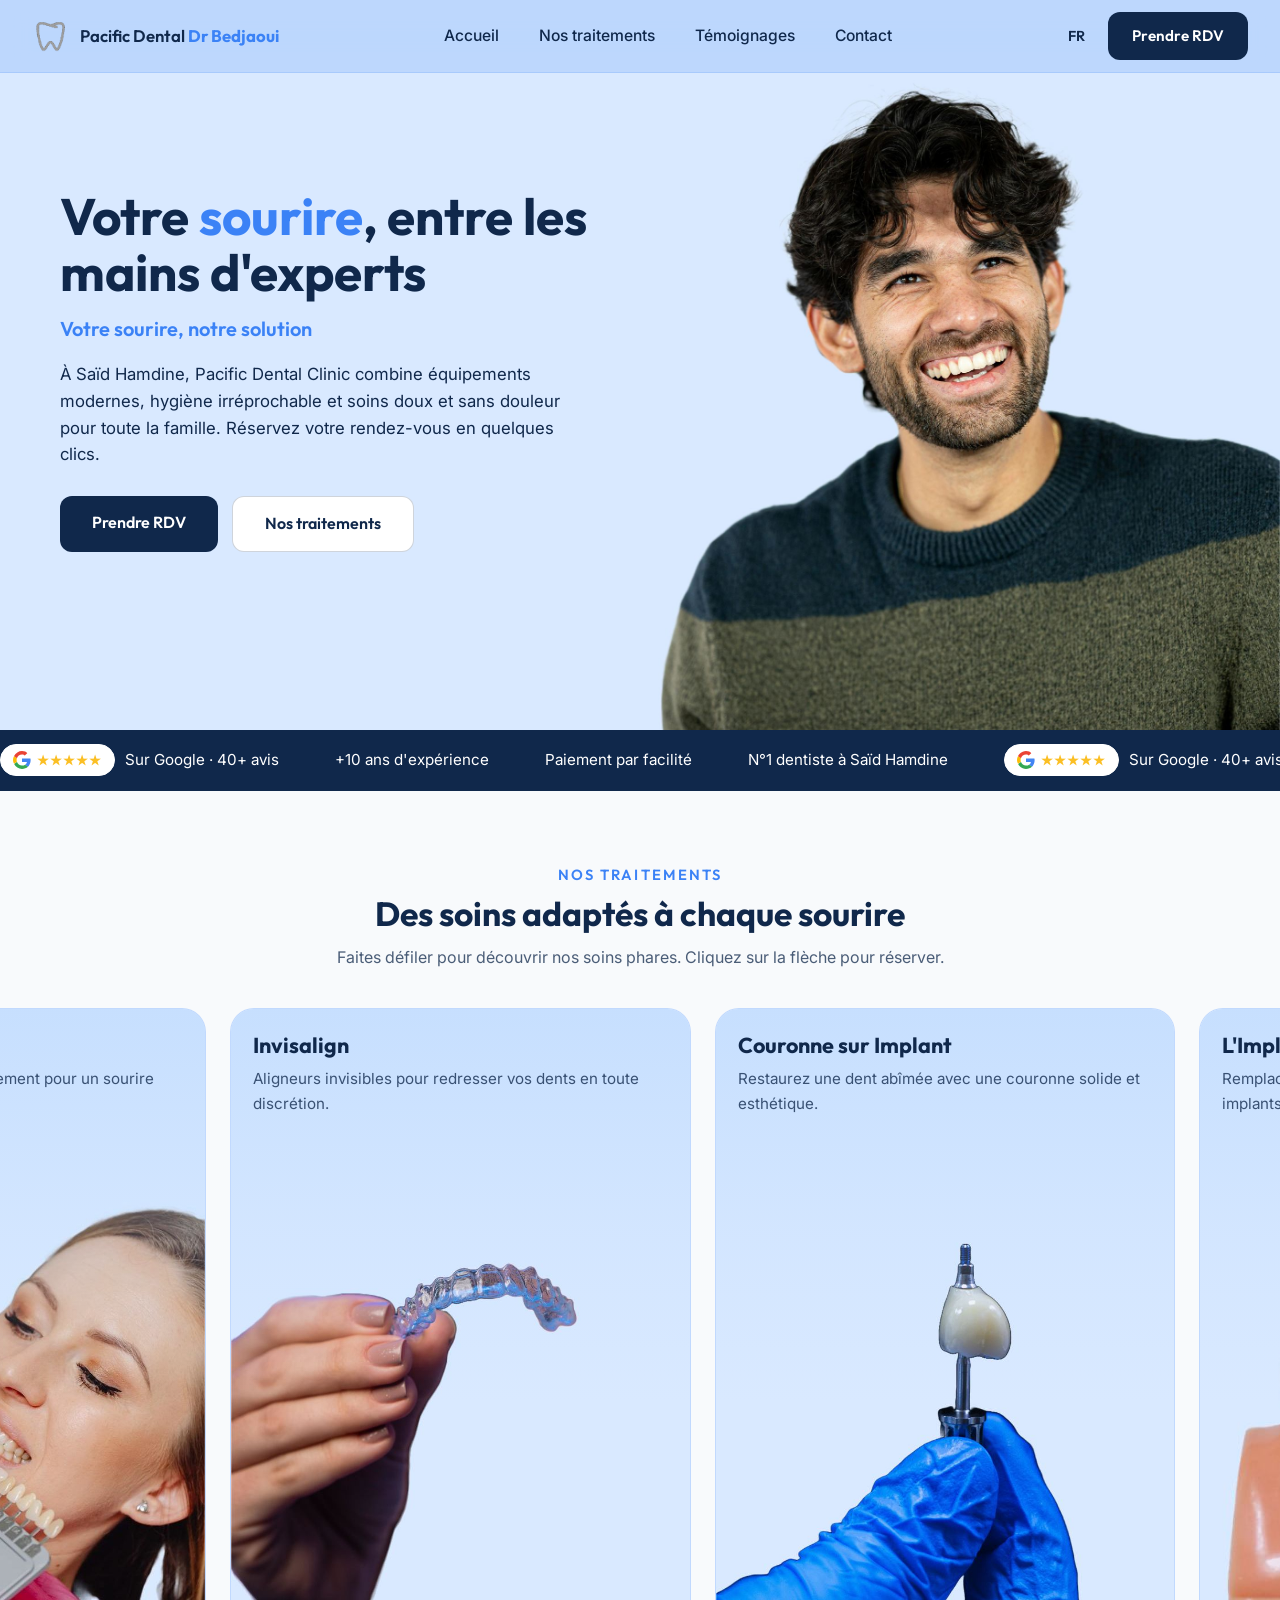
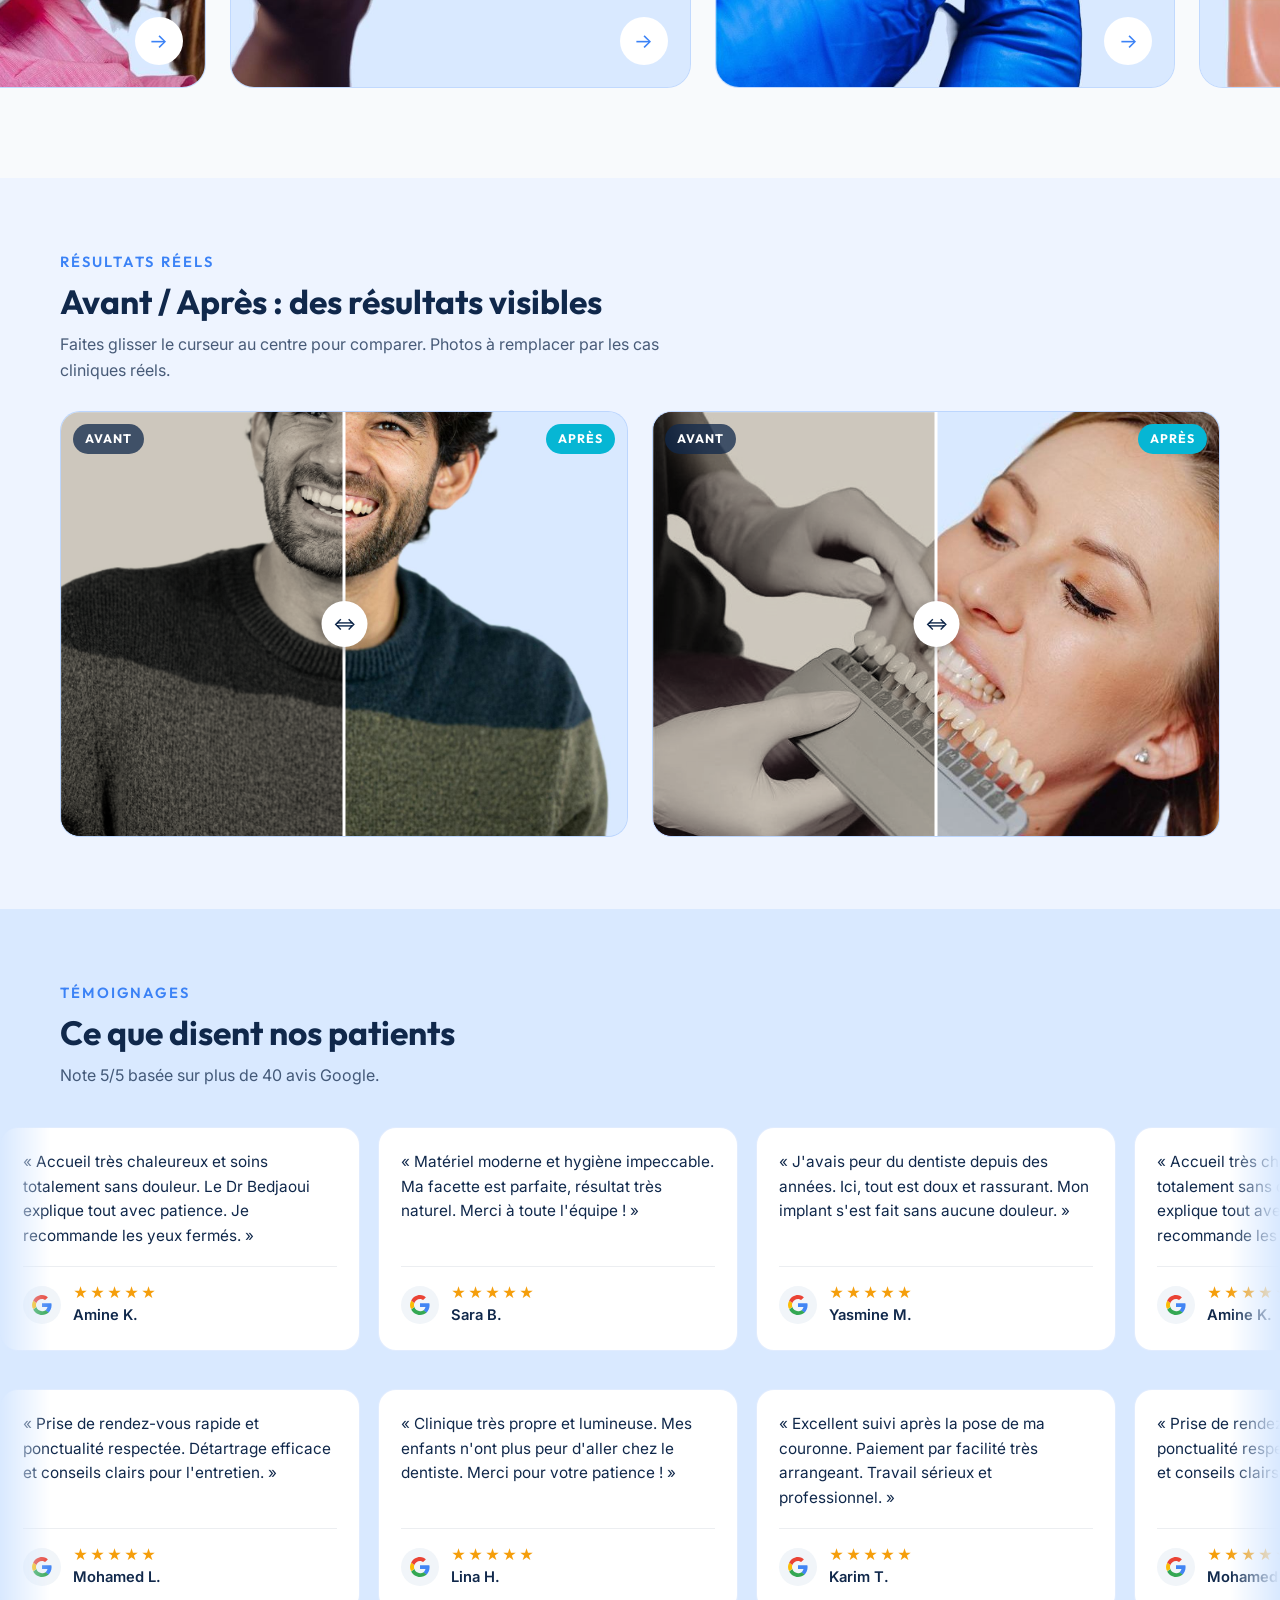
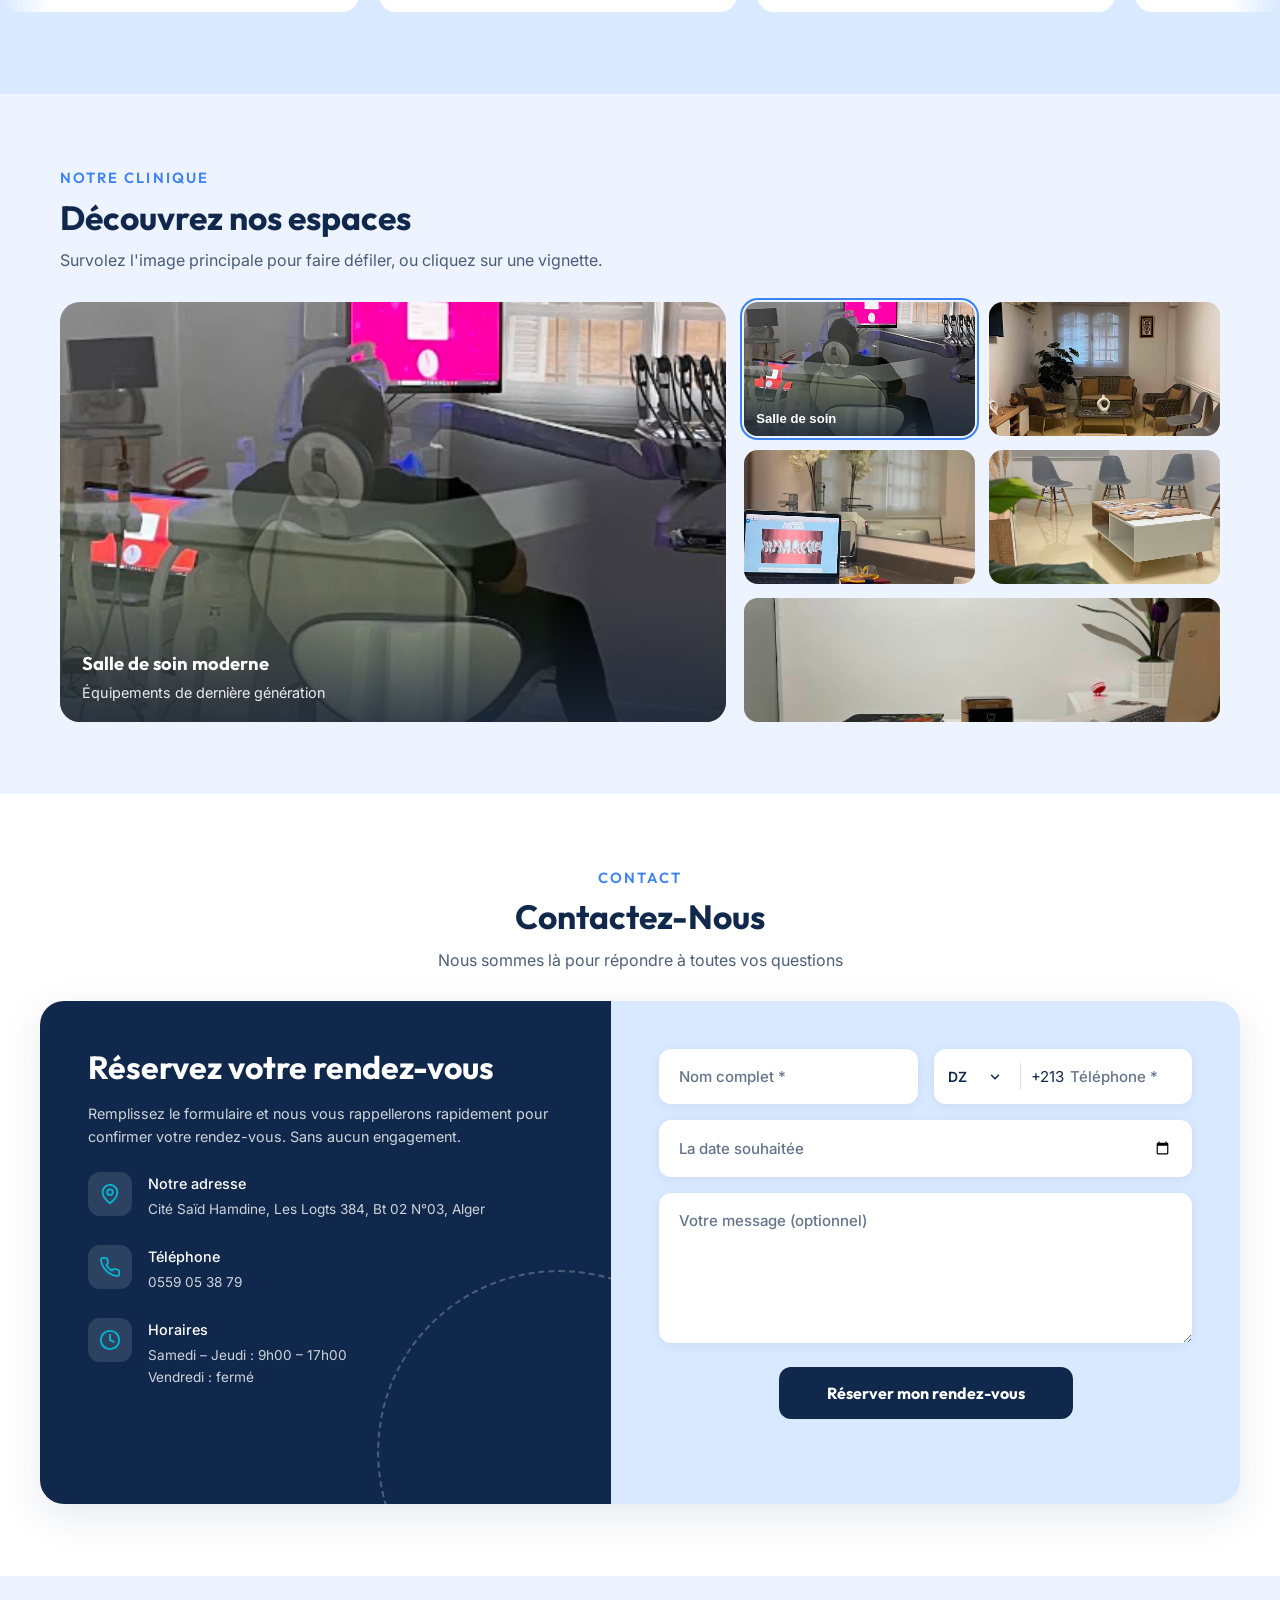
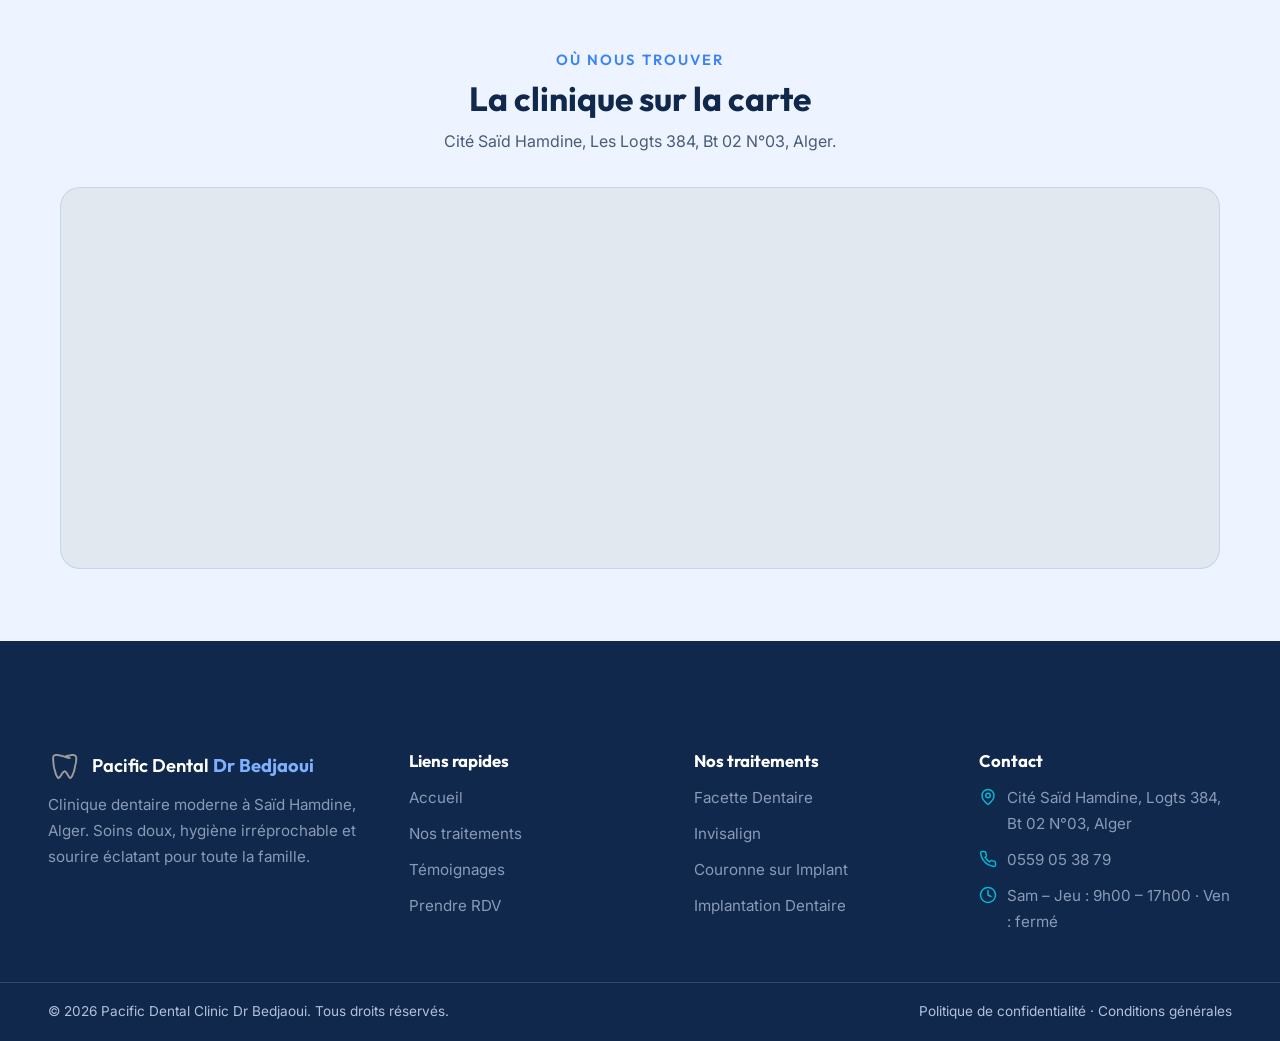
==== commit b361c1f1: "now it need arabic fix and submit btn to work" ====
--- a/index.html
+++ b/index.html
@@ -10,7 +10,7 @@
       name="description"
       content="Pacific Dental Clinic Dr Bedjaoui à Saïd Hamdine, Alger. Soins dentaires modernes, doux et professionnels. Facettes, Invisalign, implants. Prenez rendez-vous en ligne."
     />
-    <link rel="stylesheet" href="style.css" />
+    <link rel="stylesheet" href="style.css?v=3" />
   </head>
   <body>
     <!-- Task 2.1: Header / Navigation Bar -->
@@ -48,7 +48,7 @@
             >
           </li>
           <li>
-            <a href="#contact" data-fr="Contact" data-ar="اتصل بنا">Contact</a>
+            <a href="#rdv" data-fr="Contact" data-ar="اتصل بنا">Contact</a>
           </li>
         </ul>
 
@@ -183,20 +183,6 @@
         </div>
       </div>
 
-      <!-- Task 3.2: About -->
-      <section class="trust" aria-label="Indicateurs de confiance">
-        <div class="container about">
-          <p class="section-kicker">À propos</p>
-          <h2 class="section-title">Une clinique douce, moderne et humaine</h2>
-          <p class="about-text">
-            Notre mission est simple : soigner sans douleur, expliquer avec
-            transparence et accueillir chaque patient comme un membre de la
-            famille. Équipements modernes, hygiène irréprochable et écoute
-            attentive — pour un sourire sain et durable.
-          </p>
-        </div>
-      </section>
-
       <!-- Task 4.1: Treatments -->
       <section class="section" id="traitements">
         <div class="container section-head">
@@ -208,26 +194,16 @@
               flèche pour réserver.
             </p>
           </div>
-          <div class="treat-nav">
-            <button
-              type="button"
-              class="treat-arrow"
-              id="treatPrev"
-              aria-label="Voir les traitements précédents"
-            >
-              ←
-            </button>
-            <button
-              type="button"
-              class="treat-arrow"
-              id="treatNext"
-              aria-label="Voir les traitements suivants"
-            >
-              →
-            </button>
-          </div>
-        </div>
-        <div class="container">
+        </div>
+        <div class="container treat-wrap">
+          <button
+            type="button"
+            class="treat-arrow treat-arrow--side treat-arrow--prev"
+            id="treatPrev"
+            aria-label="Voir les traitements précédents"
+          >
+            ←
+          </button>
           <div
             class="treatments-scroll"
             id="treatScroll"
@@ -235,11 +211,15 @@
             aria-label="Liste des traitements, faites défiler horizontalement"
           >
             <article class="treat-card">
-              <div class="treat-imgwrap">
+              <div class="treat-imgwrap" style="top: 90px !important">
                 <img
                   src="imgs/facettes.jpg"
                   alt="Facette dentaire"
                   loading="lazy"
+                  style="
+                    object-position: top center;
+                    clip-path: inset(40px 0 0 0);
+                  "
                 />
               </div>
               <div class="treat-body">
@@ -323,6 +303,14 @@
               </div>
             </article>
           </div>
+          <button
+            type="button"
+            class="treat-arrow treat-arrow--side treat-arrow--next"
+            id="treatNext"
+            aria-label="Voir les traitements suivants"
+          >
+            →
+          </button>
         </div>
       </section>
 
@@ -406,7 +394,12 @@
           <p class="section-kicker">Témoignages</p>
           <h2 class="section-title">Ce que disent nos patients</h2>
           <p class="section-desc">Note 5/5 basée sur plus de 40 avis Google.</p>
-          <div class="reviews-grid">
+        </div>
+        <div
+          class="reviews-marquee reviews-marquee--ltr"
+          aria-label="Avis patients, première rangée"
+        >
+          <div class="reviews-track" data-reviews-track>
             <article class="review-card">
               <p class="review-text">
                 « Accueil très chaleureux et soins totalement sans douleur. Le
@@ -501,6 +494,13 @@
                 </div>
               </div>
             </article>
+          </div>
+        </div>
+        <div
+          class="reviews-marquee reviews-marquee--rtl"
+          aria-label="Avis patients, deuxième rangée"
+        >
+          <div class="reviews-track" data-reviews-track>
             <article class="review-card">
               <p class="review-text">
                 « Prise de rendez-vous rapide et ponctualité respectée.
@@ -697,82 +697,420 @@
         </div>
       </section>
 
-      <!-- Task 6.1: Appointment -->
-      <section class="section" id="rdv">
-        <div class="container rdv-grid">
-          <div class="rdv-info">
-            <p class="section-kicker">Rendez-vous</p>
-            <h2 class="section-title">Notre adresse</h2>
-            <ul class="contact-list">
-              <li>
-                <span class="contact-ico">📍</span
-                ><span
-                  >Cité Saïd Hamdine, Les Logts 384, Bt 02 N°03,<br />16000
-                  Alger, Algérie</span
+      <!-- Task 6.1: Appointment / Booking -->
+      <section class="booking" id="rdv" aria-labelledby="booking-title">
+        <div class="booking-head">
+          <p class="section-kicker">Contact</p>
+          <h2 class="section-title">Contactez-Nous</h2>
+          <p class="section-desc">
+            Nous sommes là pour répondre à toutes vos questions
+          </p>
+        </div>
+        <div class="booking-grid">
+          <div class="booking-card">
+            <h2 id="booking-title">Réservez votre rendez-vous</h2>
+            <p class="card-lead">
+              Remplissez le formulaire et nous vous rappellerons rapidement
+              pour confirmer votre rendez-vous. Sans aucun engagement.
+            </p>
+
+            <div class="info-row">
+              <span class="info-badge" aria-hidden="true">
+                <svg
+                  width="22"
+                  height="22"
+                  viewBox="0 0 24 24"
+                  fill="none"
+                  stroke="currentColor"
+                  stroke-width="2"
+                  stroke-linecap="round"
+                  stroke-linejoin="round"
                 >
-              </li>
-              <li>
-                <span class="contact-ico">📞</span
-                ><a href="tel:+213559053879">0559 05 38 79</a>
-              </li>
-              <li>
-                <span class="contact-ico">🕘</span
-                ><span
-                  >Samedi – Jeudi : 9h00 – 17h00<br />Vendredi : fermé</span
+                  <path d="M20 10c0 6-8 12-8 12s-8-6-8-12a8 8 0 0 1 16 0Z" />
+                  <circle cx="12" cy="10" r="3" />
+                </svg>
+              </span>
+              <div class="info-text">
+                <strong>Notre adresse</strong>
+                <p>Cité Saïd Hamdine, Les Logts 384, Bt 02 N°03, Alger</p>
+              </div>
+            </div>
+
+            <div class="info-row">
+              <span class="info-badge" aria-hidden="true">
+                <svg
+                  width="22"
+                  height="22"
+                  viewBox="0 0 24 24"
+                  fill="none"
+                  stroke="currentColor"
+                  stroke-width="2"
+                  stroke-linecap="round"
+                  stroke-linejoin="round"
                 >
-              </li>
-            </ul>
-            <a class="btn btn-secondary" href="tel:+213559053879"
-              >Appeler la clinique</a
-            >
-          </div>
-          <div class="rdv-formwrap">
-            <h3 class="form-title">Réserver un rendez-vous</h3>
-            <form id="rdvForm" novalidate>
-              <label
-                >Nom complet<input
+                  <path
+                    d="M22 16.92v3a2 2 0 0 1-2.18 2 19.79 19.79 0 0 1-8.63-3.07 19.5 19.5 0 0 1-6-6 19.79 19.79 0 0 1-3.07-8.67A2 2 0 0 1 4.11 2h3a2 2 0 0 1 2 1.72c.127.96.361 1.903.7 2.81a2 2 0 0 1-.45 2.11L8.09 9.91a16 16 0 0 0 6 6l1.27-1.27a2 2 0 0 1 2.11-.45c.907.339 1.85.573 2.81.7A2 2 0 0 1 22 16.92z"
+                  />
+                </svg>
+              </span>
+              <div class="info-text">
+                <strong>Téléphone</strong>
+                <p>0559 05 38 79</p>
+              </div>
+            </div>
+
+            <div class="info-row">
+              <span class="info-badge" aria-hidden="true">
+                <svg
+                  width="22"
+                  height="22"
+                  viewBox="0 0 24 24"
+                  fill="none"
+                  stroke="currentColor"
+                  stroke-width="2"
+                  stroke-linecap="round"
+                  stroke-linejoin="round"
+                >
+                  <circle cx="12" cy="12" r="10" />
+                  <polyline points="12 6 12 12 16 14" />
+                </svg>
+              </span>
+              <div class="info-text">
+                <strong>Horaires</strong>
+                <p>
+                  Samedi – Jeudi : 9h00 – 17h00<br />
+                  Vendredi : fermé
+                </p>
+              </div>
+            </div>
+          </div>
+
+          <form class="booking-form" id="rdvForm" novalidate>
+            <div class="form-row">
+              <div class="field-name">
+                <label class="sr-only" for="nom">Nom complet *</label>
+                <input
                   type="text"
+                  id="nom"
                   name="nom"
+                  placeholder="Nom complet *"
+                  autocomplete="name"
                   required
-                  autocomplete="name"
-                  placeholder="Votre nom"
-              /></label>
-              <label
-                >Numéro de téléphone<input
+                />
+              </div>
+              <div class="phone-group">
+                <label class="sr-only" for="cc">Indicatif pays</label>
+                <span class="cc-select">
+                  <select id="cc" name="indicatif">
+                    <option value="+93" data-short="AF">+93 Afghanistan</option>
+                    <option value="+355" data-short="AL">+355 Albanie</option>
+                    <option value="+213" data-short="DZ" selected>+213 Algérie</option>
+                    <option value="+1684" data-short="AS">+1684 Samoa américaines</option>
+                    <option value="+376" data-short="AD">+376 Andorre</option>
+                    <option value="+244" data-short="AO">+244 Angola</option>
+                    <option value="+1264" data-short="AI">+1264 Anguilla</option>
+                    <option value="+672" data-short="AQ">+672 Antarctique</option>
+                    <option value="+1268" data-short="AG">+1268 Antigua-et-Barbuda</option>
+                    <option value="+54" data-short="AR">+54 Argentine</option>
+                    <option value="+374" data-short="AM">+374 Arménie</option>
+                    <option value="+297" data-short="AW">+297 Aruba</option>
+                    <option value="+61" data-short="AU">+61 Australie</option>
+                    <option value="+43" data-short="AT">+43 Autriche</option>
+                    <option value="+358" data-short="AX">+358 Åland</option>
+                    <option value="+994" data-short="AZ">+994 Azerbaïdjan</option>
+                    <option value="+1242" data-short="BS">+1242 Bahamas</option>
+                    <option value="+973" data-short="BH">+973 Bahreïn</option>
+                    <option value="+880" data-short="BD">+880 Bangladesh</option>
+                    <option value="+1246" data-short="BB">+1246 Barbade</option>
+                    <option value="+375" data-short="BY">+375 Biélorussie</option>
+                    <option value="+32" data-short="BE">+32 Belgique</option>
+                    <option value="+501" data-short="BZ">+501 Belize</option>
+                    <option value="+229" data-short="BJ">+229 Bénin</option>
+                    <option value="+1441" data-short="BM">+1441 Bermudes</option>
+                    <option value="+975" data-short="BT">+975 Bhoutan</option>
+                    <option value="+591" data-short="BO">+591 Bolivie</option>
+                    <option value="+387" data-short="BA">+387 Bosnie-Herzégovine</option>
+                    <option value="+267" data-short="BW">+267 Botswana</option>
+                    <option value="+55" data-short="BR">+55 Brésil</option>
+                    <option value="+246" data-short="IO">+246 Territoire britannique de l'océan Indien</option>
+                    <option value="+1284" data-short="VG">+1284 Îles Vierges britanniques</option>
+                    <option value="+673" data-short="BN">+673 Brunéi</option>
+                    <option value="+359" data-short="BG">+359 Bulgarie</option>
+                    <option value="+226" data-short="BF">+226 Burkina Faso</option>
+                    <option value="+257" data-short="BI">+257 Burundi</option>
+                    <option value="+855" data-short="KH">+855 Cambodge</option>
+                    <option value="+237" data-short="CM">+237 Cameroun</option>
+                    <option value="+1" data-short="CA">+1 Canada</option>
+                    <option value="+238" data-short="CV">+238 Cap-Vert</option>
+                    <option value="+1345" data-short="KY">+1345 Îles Caïmans</option>
+                    <option value="+236" data-short="CF">+236 Centrafrique</option>
+                    <option value="+235" data-short="TD">+235 Tchad</option>
+                    <option value="+56" data-short="CL">+56 Chili</option>
+                    <option value="+86" data-short="CN">+86 Chine</option>
+                    <option value="+61" data-short="CX">+61 Île Christmas</option>
+                    <option value="+61" data-short="CC">+61 Îles Cocos</option>
+                    <option value="+57" data-short="CO">+57 Colombie</option>
+                    <option value="+269" data-short="KM">+269 Comores</option>
+                    <option value="+242" data-short="CG">+242 Congo</option>
+                    <option value="+243" data-short="CD">+243 RD Congo</option>
+                    <option value="+682" data-short="CK">+682 Îles Cook</option>
+                    <option value="+506" data-short="CR">+506 Costa Rica</option>
+                    <option value="+225" data-short="CI">+225 Côte d'Ivoire</option>
+                    <option value="+385" data-short="HR">+385 Croatie</option>
+                    <option value="+53" data-short="CU">+53 Cuba</option>
+                    <option value="+357" data-short="CY">+357 Chypre</option>
+                    <option value="+420" data-short="CZ">+420 Tchéquie</option>
+                    <option value="+45" data-short="DK">+45 Danemark</option>
+                    <option value="+253" data-short="DJ">+253 Djibouti</option>
+                    <option value="+1767" data-short="DM">+1767 Dominique</option>
+                    <option value="+1809" data-short="DO">+1809 République dominicaine</option>
+                    <option value="+593" data-short="EC">+593 Équateur</option>
+                    <option value="+20" data-short="EG">+20 Égypte</option>
+                    <option value="+503" data-short="SV">+503 Salvador</option>
+                    <option value="+240" data-short="GQ">+240 Guinée équatoriale</option>
+                    <option value="+291" data-short="ER">+291 Érythrée</option>
+                    <option value="+372" data-short="EE">+372 Estonie</option>
+                    <option value="+251" data-short="ET">+251 Éthiopie</option>
+                    <option value="+500" data-short="FK">+500 Îles Malouines</option>
+                    <option value="+298" data-short="FO">+298 Îles Féroé</option>
+                    <option value="+679" data-short="FJ">+679 Fidji</option>
+                    <option value="+358" data-short="FI">+358 Finlande</option>
+                    <option value="+33" data-short="FR">+33 France</option>
+                    <option value="+594" data-short="GF">+594 Guyane</option>
+                    <option value="+689" data-short="PF">+689 Polynésie française</option>
+                    <option value="+241" data-short="GA">+241 Gabon</option>
+                    <option value="+220" data-short="GM">+220 Gambie</option>
+                    <option value="+995" data-short="GE">+995 Géorgie</option>
+                    <option value="+49" data-short="DE">+49 Allemagne</option>
+                    <option value="+233" data-short="GH">+233 Ghana</option>
+                    <option value="+350" data-short="GI">+350 Gibraltar</option>
+                    <option value="+30" data-short="GR">+30 Grèce</option>
+                    <option value="+299" data-short="GL">+299 Groenland</option>
+                    <option value="+1473" data-short="GD">+1473 Grenade</option>
+                    <option value="+590" data-short="GP">+590 Guadeloupe</option>
+                    <option value="+1671" data-short="GU">+1671 Guam</option>
+                    <option value="+502" data-short="GT">+502 Guatemala</option>
+                    <option value="+441481" data-short="GG">+441481 Guernesey</option>
+                    <option value="+224" data-short="GN">+224 Guinée</option>
+                    <option value="+245" data-short="GW">+245 Guinée-Bissau</option>
+                    <option value="+592" data-short="GY">+592 Guyana</option>
+                    <option value="+504" data-short="HN">+504 Honduras</option>
+                    <option value="+36" data-short="HU">+36 Hongrie</option>
+                    <option value="+62" data-short="ID">+62 Indonésie</option>
+                    <option value="+353" data-short="IE">+353 Irlande</option>
+                    <option value="+972" data-short="IL">+972 Israël</option>
+                    <option value="+441624" data-short="IM">+441624 Île de Man</option>
+                    <option value="+91" data-short="IN">+91 Inde</option>
+                    <option value="+964" data-short="IQ">+964 Irak</option>
+                    <option value="+98" data-short="IR">+98 Iran</option>
+                    <option value="+354" data-short="IS">+354 Islande</option>
+                    <option value="+39" data-short="IT">+39 Italie</option>
+                    <option value="+441534" data-short="JE">+441534 Jersey</option>
+                    <option value="+1876" data-short="JM">+1876 Jamaïque</option>
+                    <option value="+962" data-short="JO">+962 Jordanie</option>
+                    <option value="+81" data-short="JP">+81 Japon</option>
+                    <option value="+254" data-short="KE">+254 Kenya</option>
+                    <option value="+996" data-short="KG">+996 Kirghizistan</option>
+                    <option value="+686" data-short="KI">+686 Kiribati</option>
+                    <option value="+850" data-short="KP">+850 Corée du Nord</option>
+                    <option value="+82" data-short="KR">+82 Corée du Sud</option>
+                    <option value="+965" data-short="KW">+965 Koweït</option>
+                    <option value="+7" data-short="KZ">+7 Kazakhstan</option>
+                    <option value="+856" data-short="LA">+856 Laos</option>
+                    <option value="+961" data-short="LB">+961 Liban</option>
+                    <option value="+1758" data-short="LC">+1758 Sainte-Lucie</option>
+                    <option value="+423" data-short="LI">+423 Liechtenstein</option>
+                    <option value="+94" data-short="LK">+94 Sri Lanka</option>
+                    <option value="+231" data-short="LR">+231 Liberia</option>
+                    <option value="+266" data-short="LS">+266 Lesotho</option>
+                    <option value="+370" data-short="LT">+370 Lituanie</option>
+                    <option value="+352" data-short="LU">+352 Luxembourg</option>
+                    <option value="+371" data-short="LV">+371 Lettonie</option>
+                    <option value="+218" data-short="LY">+218 Libye</option>
+                    <option value="+212" data-short="MA">+212 Maroc</option>
+                    <option value="+377" data-short="MC">+377 Monaco</option>
+                    <option value="+373" data-short="MD">+373 Moldavie</option>
+                    <option value="+382" data-short="ME">+382 Monténégro</option>
+                    <option value="+261" data-short="MG">+261 Madagascar</option>
+                    <option value="+692" data-short="MH">+692 Îles Marshall</option>
+                    <option value="+389" data-short="MK">+389 Macédoine du Nord</option>
+                    <option value="+223" data-short="ML">+223 Mali</option>
+                    <option value="+95" data-short="MM">+95 Myanmar</option>
+                    <option value="+976" data-short="MN">+976 Mongolie</option>
+                    <option value="+853" data-short="MO">+853 Macao</option>
+                    <option value="+1670" data-short="MP">+1670 Îles Mariannes du Nord</option>
+                    <option value="+596" data-short="MQ">+596 Martinique</option>
+                    <option value="+222" data-short="MR">+222 Mauritanie</option>
+                    <option value="+1664" data-short="MS">+1664 Montserrat</option>
+                    <option value="+356" data-short="MT">+356 Malte</option>
+                    <option value="+230" data-short="MU">+230 Maurice</option>
+                    <option value="+960" data-short="MV">+960 Maldives</option>
+                    <option value="+265" data-short="MW">+265 Malawi</option>
+                    <option value="+52" data-short="MX">+52 Mexique</option>
+                    <option value="+60" data-short="MY">+60 Malaisie</option>
+                    <option value="+258" data-short="MZ">+258 Mozambique</option>
+                    <option value="+264" data-short="NA">+264 Namibie</option>
+                    <option value="+687" data-short="NC">+687 Nouvelle-Calédonie</option>
+                    <option value="+227" data-short="NE">+227 Niger</option>
+                    <option value="+672" data-short="NF">+672 Île Norfolk</option>
+                    <option value="+234" data-short="NG">+234 Nigeria</option>
+                    <option value="+505" data-short="NI">+505 Nicaragua</option>
+                    <option value="+31" data-short="NL">+31 Pays-Bas</option>
+                    <option value="+47" data-short="NO">+47 Norvège</option>
+                    <option value="+977" data-short="NP">+977 Népal</option>
+                    <option value="+674" data-short="NR">+674 Nauru</option>
+                    <option value="+683" data-short="NU">+683 Niue</option>
+                    <option value="+64" data-short="NZ">+64 Nouvelle-Zélande</option>
+                    <option value="+968" data-short="OM">+968 Oman</option>
+                    <option value="+507" data-short="PA">+507 Panama</option>
+                    <option value="+51" data-short="PE">+51 Pérou</option>
+                    <option value="+675" data-short="PG">+675 Papouasie-Nouvelle-Guinée</option>
+                    <option value="+63" data-short="PH">+63 Philippines</option>
+                    <option value="+92" data-short="PK">+92 Pakistan</option>
+                    <option value="+48" data-short="PL">+48 Pologne</option>
+                    <option value="+508" data-short="PM">+508 Saint-Pierre-et-Miquelon</option>
+                    <option value="+1787" data-short="PR">+1787 Porto Rico</option>
+                    <option value="+970" data-short="PS">+970 Palestine</option>
+                    <option value="+351" data-short="PT">+351 Portugal</option>
+                    <option value="+680" data-short="PW">+680 Palaos</option>
+                    <option value="+595" data-short="PY">+595 Paraguay</option>
+                    <option value="+974" data-short="QA">+974 Qatar</option>
+                    <option value="+262" data-short="RE">+262 La Réunion</option>
+                    <option value="+40" data-short="RO">+40 Roumanie</option>
+                    <option value="+381" data-short="RS">+381 Serbie</option>
+                    <option value="+7" data-short="RU">+7 Russie</option>
+                    <option value="+250" data-short="RW">+250 Rwanda</option>
+                    <option value="+966" data-short="SA">+966 Arabie saoudite</option>
+                    <option value="+677" data-short="SB">+677 Îles Salomon</option>
+                    <option value="+248" data-short="SC">+248 Seychelles</option>
+                    <option value="+249" data-short="SD">+249 Soudan</option>
+                    <option value="+46" data-short="SE">+46 Suède</option>
+                    <option value="+65" data-short="SG">+65 Singapour</option>
+                    <option value="+290" data-short="SH">+290 Sainte-Hélène</option>
+                    <option value="+386" data-short="SI">+386 Slovénie</option>
+                    <option value="+421" data-short="SK">+421 Slovaquie</option>
+                    <option value="+232" data-short="SL">+232 Sierra Leone</option>
+                    <option value="+378" data-short="SM">+378 Saint-Marin</option>
+                    <option value="+221" data-short="SN">+221 Sénégal</option>
+                    <option value="+252" data-short="SO">+252 Somalie</option>
+                    <option value="+597" data-short="SR">+597 Suriname</option>
+                    <option value="+211" data-short="SS">+211 Soudan du Sud</option>
+                    <option value="+239" data-short="ST">+239 Sao Tomé-et-Principe</option>
+                    <option value="+1721" data-short="SX">+1721 Saint-Martin</option>
+                    <option value="+963" data-short="SY">+963 Syrie</option>
+                    <option value="+268" data-short="SZ">+268 Eswatini</option>
+                    <option value="+1649" data-short="TC">+1649 Îles Turques-et-Caïques</option>
+                    <option value="+228" data-short="TG">+228 Togo</option>
+                    <option value="+66" data-short="TH">+66 Thaïlande</option>
+                    <option value="+992" data-short="TJ">+992 Tadjikistan</option>
+                    <option value="+690" data-short="TK">+690 Tokelau</option>
+                    <option value="+670" data-short="TL">+670 Timor oriental</option>
+                    <option value="+993" data-short="TM">+993 Turkménistan</option>
+                    <option value="+216" data-short="TN">+216 Tunisie</option>
+                    <option value="+676" data-short="TO">+676 Tonga</option>
+                    <option value="+90" data-short="TR">+90 Turquie</option>
+                    <option value="+1868" data-short="TT">+1868 Trinité-et-Tobago</option>
+                    <option value="+688" data-short="TV">+688 Tuvalu</option>
+                    <option value="+886" data-short="TW">+886 Taïwan</option>
+                    <option value="+255" data-short="TZ">+255 Tanzanie</option>
+                    <option value="+380" data-short="UA">+380 Ukraine</option>
+                    <option value="+256" data-short="UG">+256 Ouganda</option>
+                    <option value="+1" data-short="US">+1 États-Unis</option>
+                    <option value="+598" data-short="UY">+598 Uruguay</option>
+                    <option value="+998" data-short="UZ">+998 Ouzbékistan</option>
+                    <option value="+379" data-short="VA">+379 Vatican</option>
+                    <option value="+1784" data-short="VC">+1784 Saint-Vincent-et-les-Grenadines</option>
+                    <option value="+58" data-short="VE">+58 Venezuela</option>
+                    <option value="+1340" data-short="VI">+1340 Îles Vierges américaines</option>
+                    <option value="+84" data-short="VN">+84 Vietnam</option>
+                    <option value="+678" data-short="VU">+678 Vanuatu</option>
+                    <option value="+681" data-short="WF">+681 Wallis-et-Futuna</option>
+                    <option value="+685" data-short="WS">+685 Samoa</option>
+                    <option value="+212" data-short="EH">+212 Sahara occidental</option>
+                    <option value="+967" data-short="YE">+967 Yémen</option>
+                    <option value="+262" data-short="YT">+262 Mayotte</option>
+                    <option value="+27" data-short="ZA">+27 Afrique du Sud</option>
+                    <option value="+260" data-short="ZM">+260 Zambie</option>
+                    <option value="+263" data-short="ZW">+263 Zimbabwe</option>
+                  </select>
+                  <svg
+                    width="14"
+                    height="14"
+                    viewBox="0 0 24 24"
+                    fill="none"
+                    stroke="currentColor"
+                    stroke-width="2.5"
+                    stroke-linecap="round"
+                    stroke-linejoin="round"
+                    aria-hidden="true"
+                  >
+                    <polyline points="6 9 12 15 18 9" />
+                  </svg>
+                </span>
+                <span class="phone-divider" aria-hidden="true"></span>
+                <span class="phone-prefix" id="phonePrefix">+213</span>
+                <label class="sr-only" for="tel">Téléphone *</label>
+                <input
                   type="tel"
+                  id="tel"
                   name="tel"
+                  placeholder="Téléphone *"
+                  autocomplete="tel"
+                  inputmode="numeric"
                   required
-                  autocomplete="tel"
-                  placeholder="05 XX XX XX XX"
-                  pattern="[0-9+ ]{9,15}"
-              /></label>
-              <label
-                >La date souhaitée<input type="date" name="date" required
-              /></label>
-              <label
-                >Message (optionnel)<textarea
-                  name="message"
-                  rows="3"
-                  placeholder="Décrivez votre besoin..."
-                ></textarea>
-              </label>
-              <button type="submit" class="btn btn-book">Réserver</button>
-              <p
-                class="form-note"
-                id="formNote"
-                role="status"
-                aria-live="polite"
-              ></p>
-            </form>
-          </div>
+                />
+              </div>
+            </div>
+
+            <div class="date-wrap">
+              <label class="sr-only" for="date">La date souhaitée</label>
+              <input
+                type="date"
+                id="date"
+                name="date"
+                aria-label="La date souhaitée"
+                required
+              />
+              <span class="date-placeholder" aria-hidden="true"
+                >La date souhaitée</span
+              >
+            </div>
+
+            <div>
+              <label class="sr-only" for="message"
+                >Votre message (optionnel)</label
+              >
+              <textarea
+                id="message"
+                name="message"
+                rows="6"
+                placeholder="Votre message (optionnel)"
+              ></textarea>
+            </div>
+
+            <button type="submit" class="btn-submit">
+              Réserver mon rendez-vous
+            </button>
+            <p
+              class="form-note"
+              id="formNote"
+              role="status"
+              aria-live="polite"
+            ></p>
+          </form>
         </div>
       </section>
 
       <!-- Task 6.2: Map -->
       <section class="section section-alt" id="contact">
         <div class="container">
-          <p class="section-kicker">Où nous trouver</p>
-          <h2 class="section-title">La clinique sur la carte</h2>
+          <div class="contact-head">
+            <p class="section-kicker">Où nous trouver</p>
+            <h2 class="section-title">La clinique sur la carte</h2>
+            <p class="section-desc">
+              Cité Saïd Hamdine, Les Logts 384, Bt 02 N°03, Alger.
+            </p>
+          </div>
           <div class="map-wrap">
             <iframe
               title="Carte Google Maps — Pacific Dental Clinic, Saïd Hamdine Alger"
@@ -813,11 +1151,69 @@
           </ul>
         </div>
         <div class="footer-col">
+          <h3>Nos traitements</h3>
+          <ul>
+            <li><a href="#traitements">Facette Dentaire</a></li>
+            <li><a href="#traitements">Invisalign</a></li>
+            <li><a href="#traitements">Couronne sur Implant</a></li>
+            <li><a href="#traitements">Implantation Dentaire</a></li>
+          </ul>
+        </div>
+        <div class="footer-col">
           <h3>Contact</h3>
           <ul class="footer-contact">
-            <li>Cité Saïd Hamdine, Logts 384, Bt 02 N°03, Alger</li>
-            <li><a href="tel:+213559053879">0559 05 38 79</a></li>
-            <li>Sam – Jeu : 9h00 – 17h00 · Ven : fermé</li>
+            <li>
+              <svg
+                width="18"
+                height="18"
+                viewBox="0 0 24 24"
+                fill="none"
+                stroke="currentColor"
+                stroke-width="2"
+                stroke-linecap="round"
+                stroke-linejoin="round"
+                aria-hidden="true"
+              >
+                <path d="M20 10c0 6-8 12-8 12s-8-6-8-12a8 8 0 0 1 16 0Z" />
+                <circle cx="12" cy="10" r="3" />
+              </svg>
+              <span>Cité Saïd Hamdine, Logts 384, Bt 02 N°03, Alger</span>
+            </li>
+            <li>
+              <svg
+                width="18"
+                height="18"
+                viewBox="0 0 24 24"
+                fill="none"
+                stroke="currentColor"
+                stroke-width="2"
+                stroke-linecap="round"
+                stroke-linejoin="round"
+                aria-hidden="true"
+              >
+                <path
+                  d="M22 16.92v3a2 2 0 0 1-2.18 2 19.79 19.79 0 0 1-8.63-3.07 19.5 19.5 0 0 1-6-6 19.79 19.79 0 0 1-3.07-8.67A2 2 0 0 1 4.11 2h3a2 2 0 0 1 2 1.72c.127.96.361 1.903.7 2.81a2 2 0 0 1-.45 2.11L8.09 9.91a16 16 0 0 0 6 6l1.27-1.27a2 2 0 0 1 2.11-.45c.907.339 1.85.573 2.81.7A2 2 0 0 1 22 16.92z"
+                />
+              </svg>
+              <a href="tel:+213559053879">0559 05 38 79</a>
+            </li>
+            <li>
+              <svg
+                width="18"
+                height="18"
+                viewBox="0 0 24 24"
+                fill="none"
+                stroke="currentColor"
+                stroke-width="2"
+                stroke-linecap="round"
+                stroke-linejoin="round"
+                aria-hidden="true"
+              >
+                <circle cx="12" cy="12" r="10" />
+                <polyline points="12 6 12 12 16 14" />
+              </svg>
+              <span>Sam – Jeu : 9h00 – 17h00 · Ven : fermé</span>
+            </li>
           </ul>
         </div>
       </div>
@@ -827,7 +1223,10 @@
             >© 2026 Pacific Dental Clinic Dr Bedjaoui. Tous droits
             réservés.</span
           >
-          <span>Site conçu avec soin.</span>
+          <span
+            ><a href="#">Politique de confidentialité</a> ·
+            <a href="#">Conditions générales</a></span
+          >
         </div>
       </div>
     </footer>
--- a/style.css
+++ b/style.css
@@ -40,6 +40,7 @@
 /* Task 2.1: Navigation Bar */
 html {
   scroll-behavior: smooth;
+  scroll-padding-top: 90px;
 }
 
 .container {
@@ -64,8 +65,11 @@
   display: flex;
   align-items: center;
   justify-content: space-between;
-  gap: 16px;
+  gap: 28px;
   min-height: 72px;
+  max-width: 1400px;
+  padding-left: 32px;
+  padding-right: 32px;
 }
 
 .nav-logo {
@@ -95,7 +99,7 @@
 .nav-links {
   display: flex;
   align-items: center;
-  gap: 28px;
+  gap: 40px;
   list-style: none;
 }
 
@@ -170,7 +174,7 @@
 }
 
 .btn-primary {
-  background: var(--primary);
+  background: var(--text);
   color: var(--white);
   padding: 12px 24px;
   font-size: 0.95rem;
@@ -180,7 +184,7 @@
 
 .btn-primary:hover {
   transform: translateY(-1px);
-  background: #0891b2;
+  background: #0b1e3a;
   box-shadow: none;
 }
 
@@ -490,11 +494,11 @@
 }
 .section-kicker {
   font-family: var(--font-headings);
-  font-size: 0.82rem;
+  font-size: 0.92rem;
   font-weight: 600;
   letter-spacing: 0.14em;
   text-transform: uppercase;
-  color: var(--secondary);
+  color: var(--primary);
   margin-bottom: 8px;
 }
 .section-title {
@@ -515,6 +519,84 @@
 }
 .section-head .section-desc {
   margin-bottom: 0;
+}
+#traitements .section-head {
+  flex-direction: column;
+  align-items: center;
+  text-align: center;
+  margin-bottom: 32px;
+  max-width: 1400px;
+}
+#traitements .container {
+  max-width: none;
+  width: 100%;
+  padding-left: 0;
+  padding-right: 0;
+}
+#traitements .section-head {
+  max-width: 1400px;
+  margin-left: auto;
+  margin-right: auto;
+  padding-left: 32px;
+  padding-right: 32px;
+}
+#traitements .section-head .section-desc {
+  margin: 0 auto;
+}
+/* Side swipe arrows — mobile only, overlaid on the sides of the cards */
+.treat-wrap {
+  position: relative;
+}
+.treat-arrow {
+  width: 48px;
+  height: 48px;
+  border-radius: 50%;
+  border: 1px solid rgba(16, 40, 75, 0.2);
+  background: var(--white);
+  color: var(--text);
+  font-size: 1.2rem;
+  cursor: pointer;
+  display: flex;
+  align-items: center;
+  justify-content: center;
+  transition:
+    background 0.2s ease,
+    color 0.2s ease,
+    border-color 0.2s ease;
+}
+.treat-arrow:hover,
+.treat-arrow:active {
+  background: var(--primary);
+  border-color: var(--primary);
+  color: #fff;
+}
+.treat-arrow--side {
+  display: none;
+}
+@media (max-width: 860px) {
+  .treat-arrow--side {
+    display: flex;
+    position: absolute;
+    top: 50%;
+    transform: translateY(-50%);
+    z-index: 5;
+    box-shadow: 0 4px 14px rgba(16, 40, 75, 0.25);
+  }
+  .treat-arrow--prev {
+    left: 8px;
+  }
+  .treat-arrow--next {
+    right: 8px;
+  }
+  /* One card per view + snap so a tap always lands on a full card */
+  .treatments-scroll {
+    scroll-snap-type: x mandatory;
+    gap: 16px;
+  }
+  .treat-card {
+    flex: 0 0 calc(100vw - 32px);
+    scroll-snap-align: center;
+  }
 }
 
 /* ===== Task 3.2: Trust marquee + About ===== */
@@ -567,8 +649,12 @@
   border-color: #fff;
 }
 @keyframes trust-scroll {
-  from { transform: translateX(0); }
-  to { transform: translateX(-50%); }
+  from {
+    transform: translateX(0);
+  }
+  to {
+    transform: translateX(-50%);
+  }
 }
 .about {
   padding-top: 48px;
@@ -586,51 +672,26 @@
 }
 
 /* ===== Task 4.1: Treatments ===== */
-.treat-nav {
-  display: flex;
-  gap: 10px;
-  flex-shrink: 0;
-}
-.treat-arrow {
-  width: 44px;
-  height: 44px;
-  border-radius: 50%;
-  border: 1px solid rgba(16, 40, 75, 0.2);
-  background: var(--white);
-  color: var(--text);
-  font-size: 1.1rem;
-  cursor: pointer;
-  transition: all 0.2s ease;
-}
-.treat-arrow:hover {
-  background: var(--primary);
-  border-color: var(--primary);
-  color: #fff;
-}
 .treatments-scroll {
   display: flex;
-  gap: 20px;
+  gap: 24px;
   overflow-x: auto;
-  padding: 6px 4px 18px;
-  scroll-snap-type: x mandatory;
-  scroll-behavior: smooth;
+  padding: 6px 32px 18px;
+  scrollbar-width: none;
   -webkit-overflow-scrolling: touch;
+}
+.treatments-scroll::-webkit-scrollbar {
+  display: none;
 }
 .treat-card {
   position: relative;
-  flex: 0 0 clamp(300px, 34vw, 430px);
-  scroll-snap-align: start;
+  flex: 0 0 clamp(330px, 36vw, 500px);
   height: min(76vh, 680px);
   min-height: 520px;
   border-radius: 24px;
   overflow: hidden;
   border: 1px solid rgba(59, 130, 246, 0.15);
   background: #d9e9ff;
-  transition: transform 0.2s ease, box-shadow 0.2s ease;
-}
-.treat-card:hover {
-  transform: translateY(-4px);
-  box-shadow: 0 16px 32px rgba(59, 130, 246, 0.15);
 }
 .treat-imgwrap {
   position: absolute;
@@ -642,14 +703,14 @@
   width: 100%;
   height: 100%;
   object-fit: cover;
-  transition: transform 0.4s ease;
-}
-.treat-card:hover .treat-imgwrap img {
-  transform: scale(1.05);
 }
 /* First card: image cropped at the top, starts under the text */
 .treat-card:first-child .treat-imgwrap {
-  top: 150px;
+  top: 90px;
+}
+.treat-card:first-child .treat-imgwrap img {
+  object-position: top center;
+  clip-path: inset(40px 0 0 0);
 }
 .treat-body {
   position: absolute;
@@ -687,7 +748,10 @@
   justify-content: center;
   text-decoration: none;
   font-size: 1.25rem;
-  transition: background 0.2s ease, color 0.2s ease, transform 0.2s ease;
+  transition:
+    background 0.2s ease,
+    color 0.2s ease,
+    transform 0.2s ease;
 }
 .treat-btn:hover {
   background: var(--primary);
@@ -750,8 +814,13 @@
   pointer-events: none;
   z-index: 3;
 }
-.ba-label--before { left: 12px; }
-.ba-label--after { right: 12px; background: var(--secondary); }
+.ba-label--before {
+  left: 12px;
+}
+.ba-label--after {
+  right: 12px;
+  background: var(--secondary);
+}
 .ba-handle {
   position: absolute;
   top: 0;
@@ -790,11 +859,59 @@
   margin: 0;
 }
 
-/* ===== Task 5.1: Testimonials ===== */
-.reviews-grid {
-  display: grid;
-  grid-template-columns: repeat(3, 1fr);
+/* ===== Task 5.1: Testimonials — two infinite rows, opposite directions ===== */
+#temoignages {
+  background: #d9e9ff;
+}
+.reviews-marquee {
+  overflow: hidden;
+  padding: 10px 0;
+  -webkit-mask-image: linear-gradient(
+    90deg,
+    transparent,
+    #000 4%,
+    #000 96%,
+    transparent
+  );
+  mask-image: linear-gradient(
+    90deg,
+    transparent,
+    #000 4%,
+    #000 96%,
+    transparent
+  );
+}
+.reviews-marquee--rtl {
+  margin-top: 18px;
+}
+.reviews-track {
+  display: flex;
   gap: 18px;
+  width: max-content;
+  padding-right: 18px;
+  will-change: transform;
+}
+.reviews-marquee--ltr .reviews-track {
+  animation: reviews-ltr 50s linear infinite;
+}
+.reviews-marquee--rtl .reviews-track {
+  animation: reviews-rtl 50s linear infinite;
+}
+@keyframes reviews-ltr {
+  from {
+    transform: translateX(-50%);
+  }
+  to {
+    transform: translateX(0);
+  }
+}
+@keyframes reviews-rtl {
+  from {
+    transform: translateX(0);
+  }
+  to {
+    transform: translateX(-50%);
+  }
 }
 .review-card {
   background: var(--white);
@@ -805,6 +922,8 @@
   flex-direction: column;
   gap: 18px;
   min-height: 220px;
+  flex: 0 0 360px;
+  max-width: 360px;
 }
 .review-text {
   font-size: 0.96rem;
@@ -865,7 +984,11 @@
   right: 0;
   bottom: 0;
   padding: 56px 22px 18px;
-  background: linear-gradient(180deg, rgba(30, 41, 59, 0) 0%, rgba(30, 41, 59, 0.78) 100%);
+  background: linear-gradient(
+    180deg,
+    rgba(30, 41, 59, 0) 0%,
+    rgba(30, 41, 59, 0.78) 100%
+  );
   color: #fff;
   display: flex;
   flex-direction: column;
@@ -909,14 +1032,20 @@
   right: 0;
   bottom: 0;
   padding: 28px 12px 10px;
-  background: linear-gradient(180deg, rgba(30, 41, 59, 0) 0%, rgba(30, 41, 59, 0.8) 100%);
+  background: linear-gradient(
+    180deg,
+    rgba(30, 41, 59, 0) 0%,
+    rgba(30, 41, 59, 0.8) 100%
+  );
   color: #fff;
   font-size: 0.82rem;
   font-weight: 600;
   text-align: left;
   opacity: 0;
   transform: translateY(6px);
-  transition: opacity 0.25s ease, transform 0.25s ease;
+  transition:
+    opacity 0.25s ease,
+    transform 0.25s ease;
 }
 .gallery-thumb:hover .thumb-shade,
 .gallery-thumb.is-active .thumb-shade {
@@ -931,94 +1060,268 @@
   min-height: 120px;
 }
 
-/* ===== Task 6.1: RDV ===== */
-.rdv-grid {
+/* ===== Task 6.1: Booking ===== */
+.booking {
+  background: var(--white);
+  padding: 72px 20px;
+}
+.booking-head {
+  text-align: center;
+  margin-bottom: 28px;
+}
+.booking-head .section-kicker {
+  margin-bottom: 8px;
+}
+.booking-head .section-title {
+  margin-bottom: 10px;
+}
+.booking-head .section-desc {
+  margin: 0 auto;
+}
+.booking-grid {
+  max-width: 1200px;
+  margin: 0 auto;
+  padding: 0;
   display: grid;
   grid-template-columns: 1fr 1.1fr;
-  gap: 40px;
-  align-items: start;
-}
-.contact-list {
-  list-style: none;
-  display: flex;
-  flex-direction: column;
+  gap: 0;
+  align-items: stretch;
+  background: var(--white);
+  border-radius: 24px;
+  overflow: hidden;
+  box-shadow: 0 12px 40px rgba(16, 40, 75, 0.1);
+}
+.booking-card {
+  position: relative;
+  overflow: hidden;
+  background: var(--text);
+  color: var(--white);
+  border-radius: 0;
+  padding: 48px;
+}
+/* decorative thin dashed circle arc, bottom-right */
+.booking-card::after {
+  content: "";
+  position: absolute;
+  width: 360px;
+  height: 360px;
+  right: -130px;
+  bottom: -130px;
+  border: 2px dashed rgba(255, 255, 255, 0.25);
+  border-radius: 50%;
+  pointer-events: none;
+}
+.booking-card h2 {
+  font-size: 32px;
+  line-height: 1.15;
+  font-weight: 700;
+  color: var(--white);
+  margin-bottom: 16px;
+}
+.booking-card .card-lead {
+  color: rgba(255, 255, 255, 0.8);
+  font-size: 0.9rem;
+  line-height: 1.6;
+}
+.info-row {
+  display: flex;
   gap: 16px;
-  margin: 22px 0 26px;
-}
-.contact-list li {
-  display: flex;
-  gap: 12px;
   align-items: flex-start;
-}
-.contact-ico {
-  width: 40px;
-  height: 40px;
+  margin-top: 24px;
+}
+.info-badge {
+  width: 44px;
+  height: 44px;
+  flex-shrink: 0;
   border-radius: 12px;
-  background: #e0ecff;
+  background: rgba(255, 255, 255, 0.12);
+  color: var(--secondary);
   display: flex;
   align-items: center;
   justify-content: center;
-  font-size: 1.15rem;
+}
+.info-text strong {
+  display: block;
+  font-size: 0.9rem;
+  font-weight: 500;
+  margin-bottom: 4px;
+}
+.info-text p {
+  font-size: 0.85rem;
+  line-height: 1.6;
+  color: rgba(255, 255, 255, 0.8);
+}
+.booking-form {
+  display: flex;
+  flex-direction: column;
+  justify-content: center;
+  gap: 16px;
+  background: #d9e9ff;
+  padding: 48px;
+}
+.booking-form .form-row {
+  display: flex;
+  gap: 16px;
+}
+.booking-form .field-name {
+  flex: 1;
+  min-width: 0;
+}
+.booking-form input[type="text"],
+.booking-form input[type="tel"],
+.booking-form input[type="date"],
+.booking-form textarea {
+  width: 100%;
+  font-family: var(--font-body);
+  font-size: 15px;
+  color: var(--text);
+  background: var(--white);
+  border: none;
+  border-radius: 12px;
+  padding: 18px 20px;
+  box-shadow: 0 2px 12px rgba(16, 40, 75, 0.07);
+}
+.booking-form input::placeholder,
+.booking-form textarea::placeholder {
+  color: #64748b;
+  opacity: 1;
+  font-weight: 500;
+}
+.booking-form input:focus,
+.booking-form textarea:focus {
+  outline: none;
+  box-shadow:
+    0 0 0 2px var(--primary),
+    0 2px 12px rgba(16, 40, 75, 0.07);
+}
+/* date field: fake placeholder overlay, hides once a date is picked */
+.booking-form .date-wrap {
+  position: relative;
+}
+.booking-form .date-placeholder {
+  position: absolute;
+  left: 20px;
+  top: 50%;
+  transform: translateY(-50%);
+  font-size: 15px;
+  font-weight: 500;
+  color: #64748b;
+  pointer-events: none;
+}
+.booking-form input[type="date"]:required:invalid {
+  color: transparent;
+}
+.booking-form input[type="date"]:required:invalid::-webkit-datetime-edit,
+.booking-form input[type="date"]:required:invalid::-webkit-datetime-edit-month-field,
+.booking-form input[type="date"]:required:invalid::-webkit-datetime-edit-day-field,
+.booking-form input[type="date"]:required:invalid::-webkit-datetime-edit-year-field,
+.booking-form input[type="date"]:required:invalid::-webkit-datetime-edit-text {
+  color: transparent;
+}
+.booking-form input[type="date"]:valid + .date-placeholder {
+  display: none;
+}
+.booking-form textarea {
+  resize: vertical;
+  min-height: 150px;
+}
+/* phone unit: country select + divider + prefix + input as one block */
+.booking-form .phone-group {
+  flex: 1;
+  min-width: 0;
+  display: flex;
+  align-items: center;
+  background: var(--white);
+  border-radius: 12px;
+  box-shadow: 0 2px 12px rgba(16, 40, 75, 0.07);
+}
+.booking-form .phone-group:focus-within {
+  box-shadow:
+    0 0 0 2px var(--primary),
+    0 2px 12px rgba(16, 40, 75, 0.07);
+}
+.booking-form .cc-select {
+  position: relative;
+  display: flex;
+  align-items: center;
   flex-shrink: 0;
 }
-.contact-list a {
-  color: var(--primary);
+.booking-form .cc-select select {
+  appearance: none;
+  -webkit-appearance: none;
+  border: none;
+  background: transparent;
+  font-family: var(--font-body);
+  font-size: 14px;
   font-weight: 600;
-  text-decoration: none;
-  font-size: 1.1rem;
-}
-.rdv-formwrap {
-  background: var(--white);
-  border: 1px solid rgba(59, 130, 246, 0.15);
-  border-radius: 22px;
-  padding: 30px;
-}
-.form-title {
-  font-size: 1.3rem;
-  margin-bottom: 18px;
-}
-.rdv-formwrap form {
-  display: flex;
-  flex-direction: column;
-  gap: 14px;
-}
-.rdv-formwrap label {
-  display: flex;
-  flex-direction: column;
-  gap: 6px;
-  font-weight: 500;
-  font-size: 0.92rem;
-}
-.rdv-formwrap input,
-.rdv-formwrap textarea {
-  font-family: var(--font-body);
+  color: var(--text);
+  padding: 18px 24px 18px 14px;
+  max-width: 76px;
+  cursor: pointer;
+}
+.booking-form .cc-select select:focus {
+  outline: none;
+}
+.booking-form .cc-select svg {
+  position: absolute;
+  right: 8px;
+  top: 50%;
+  transform: translateY(-50%);
+  pointer-events: none;
+  color: var(--text);
+}
+.booking-form .phone-divider {
+  width: 1px;
+  align-self: stretch;
+  margin: 14px 10px;
+  background: #dbe3ee;
+}
+.booking-form .phone-prefix {
+  flex-shrink: 0;
+  font-size: 15px;
+  color: var(--text);
+  margin-right: 6px;
+}
+.booking-form .phone-group input[type="tel"] {
+  flex: 1;
+  min-width: 0;
+  background: transparent;
+  box-shadow: none;
+  padding-left: 0;
+}
+.booking-form .phone-group input[type="tel"]:focus {
+  box-shadow: none;
+}
+.booking-form .btn-submit {
+  width: auto;
+  align-self: center;
+  background: var(--text);
+  color: var(--white);
+  font-family: var(--font-headings);
   font-size: 1rem;
-  padding: 12px 14px;
+  font-weight: 700;
+  border: none;
   border-radius: 12px;
-  border: 1px solid rgba(16, 40, 75, 0.2);
-  background: var(--bg);
-  color: var(--text);
-  width: 100%;
-}
-.rdv-formwrap input:focus,
-.rdv-formwrap textarea:focus {
-  outline: 2px solid var(--primary);
-  border-color: var(--primary);
-  background: #fff;
-}
-.btn-book {
-  background: var(--secondary);
-  color: #fff;
-  border: none;
-  padding: 14px 24px;
-  font-size: 1.05rem;
+  padding: 16px 48px;
   cursor: pointer;
-  border-radius: 12px;
-  font-family: var(--font-headings);
-  font-weight: 600;
-}
-.btn-book:hover {
-  background: #0891b2;
+  transition:
+    background 0.2s ease,
+    transform 0.15s ease;
+}
+.booking-form .btn-submit:hover {
+  background: #0b1e3a;
+  transform: translateY(-1px);
+}
+.sr-only {
+  position: absolute;
+  width: 1px;
+  height: 1px;
+  padding: 0;
+  margin: -1px;
+  overflow: hidden;
+  clip: rect(0, 0, 0, 0);
+  white-space: nowrap;
+  border: 0;
 }
 .form-note {
   min-height: 1.4em;
@@ -1031,6 +1334,13 @@
 }
 
 /* ===== Task 6.2: Map + Footer ===== */
+#contact .contact-head {
+  text-align: center;
+  margin-bottom: 32px;
+}
+#contact .contact-head .section-desc {
+  margin: 0 auto;
+}
 .map-wrap {
   border-radius: 20px;
   overflow: hidden;
@@ -1049,9 +1359,30 @@
 }
 .footer-grid {
   display: grid;
-  grid-template-columns: 1.3fr 1fr 1fr;
+  grid-template-columns: 1.3fr 1fr 1fr 1fr;
   gap: 32px;
-  padding: 56px 20px 40px;
+  align-items: start;
+  padding: 110px 48px 48px;
+  max-width: none;
+}
+.footer-grid p,
+.footer-col ul {
+  font-size: 0.95rem;
+  line-height: 1.7;
+}
+.footer-grid p,
+.footer-col li {
+  color: rgba(219, 231, 255, 0.6);
+}
+.footer-contact li {
+  display: flex;
+  gap: 10px;
+  align-items: flex-start;
+}
+.footer-contact svg {
+  flex-shrink: 0;
+  margin-top: 3px;
+  color: var(--secondary);
 }
 .footer-logo {
   display: flex;
@@ -1059,6 +1390,7 @@
   gap: 10px;
   font-family: var(--font-headings);
   font-weight: 600;
+  font-size: 1.15rem;
   color: #fff;
   margin-bottom: 12px;
 }
@@ -1077,7 +1409,7 @@
   gap: 10px;
 }
 .footer-col a {
-  color: #dbe7ff;
+  color: rgba(219, 231, 255, 0.6);
   text-decoration: none;
 }
 .footer-col a:hover {
@@ -1092,16 +1424,27 @@
   justify-content: space-between;
   gap: 12px;
   flex-wrap: wrap;
-  padding: 18px 20px;
+  padding: 18px 48px;
+  max-width: none;
   font-size: 0.85rem;
   color: rgba(219, 231, 255, 0.8);
+}
+.footer-bottom-inner a {
+  color: inherit;
+  text-decoration: none;
+}
+.footer-bottom-inner a:hover {
+  color: #fff;
+  text-decoration: underline;
 }
 
 /* Reveal on scroll */
 .reveal {
   opacity: 0;
   transform: translateY(22px);
-  transition: opacity 0.6s ease, transform 0.6s ease;
+  transition:
+    opacity 0.6s ease,
+    transform 0.6s ease;
 }
 .reveal.visible {
   opacity: 1;
@@ -1110,7 +1453,7 @@
 
 /* RTL support for Arabic */
 html[dir="rtl"] .section-head,
-html[dir="rtl"] .contact-list li,
+html[dir="rtl"] .info-row,
 html[dir="rtl"] .review-foot {
   flex-direction: row-reverse;
 }
@@ -1121,26 +1464,90 @@
 
 /* Responsive */
 @media (max-width: 960px) {
-  .section { padding: 56px 0; }
-  .reviews-grid { grid-template-columns: repeat(2, 1fr); }
-  .ba-grid { grid-template-columns: 1fr; }
-  .gallery { grid-template-columns: 1fr; }
-  .gallery-main { min-height: 300px; }
-  .rdv-grid { grid-template-columns: 1fr; }
+  .section {
+    padding: 56px 0;
+  }
+  .ba-grid {
+    grid-template-columns: 1fr;
+  }
+  .gallery {
+    grid-template-columns: 1fr;
+  }
+  .gallery-main {
+    min-height: 300px;
+  }
+  .booking {
+    padding: 56px 16px;
+  }
+  .booking-grid {
+    grid-template-columns: 1fr;
+    padding: 0;
+  }
+  .booking-card {
+    border-radius: 0;
+    padding: 32px 28px;
+  }
+  .booking-form {
+    padding: 32px 28px;
+  }
+  .booking-card h2 {
+    font-size: 26px;
+  }
+  .booking-form .form-row {
+    flex-direction: column;
+  }
 }
 @media (max-width: 600px) {
-  .section-head { flex-direction: column; align-items: flex-start; }
-  .reviews-grid { grid-template-columns: 1fr; }
-  .footer-grid { grid-template-columns: 1fr; }
+  .nav {
+    padding-left: 16px;
+    padding-right: 16px;
+  }
+  #traitements .section-head,
+  .treatments-scroll {
+    padding-left: 16px;
+    padding-right: 16px;
+  }
+  .section-head {
+    flex-direction: column;
+    align-items: flex-start;
+  }
+  .review-card {
+    flex-basis: 82vw;
+    max-width: 82vw;
+  }
+  .footer-grid {
+    grid-template-columns: 1fr;
+    padding-left: 20px;
+    padding-right: 20px;
+  }
+  .footer-bottom-inner {
+    padding-left: 20px;
+    padding-right: 20px;
+  }
   .treat-card {
-    flex-basis: 80vw;
+    flex: 0 0 calc(100vw - 32px);
     height: 68vh;
     min-height: 440px;
   }
-  .rdv-formwrap { padding: 22px; }
+  .booking-card {
+    padding: 28px 22px;
+  }
+  .booking-card h2 {
+    font-size: 24px;
+  }
 }
 @media (prefers-reduced-motion: reduce) {
-  .trust-track { animation: none; }
-  .reveal { opacity: 1; transform: none; }
-  html { scroll-behavior: auto; }
-}
+  .trust-track {
+    animation: none;
+  }
+  .reviews-track {
+    animation: none;
+  }
+  .reveal {
+    opacity: 1;
+    transform: none;
+  }
+  html {
+    scroll-behavior: auto;
+  }
+}
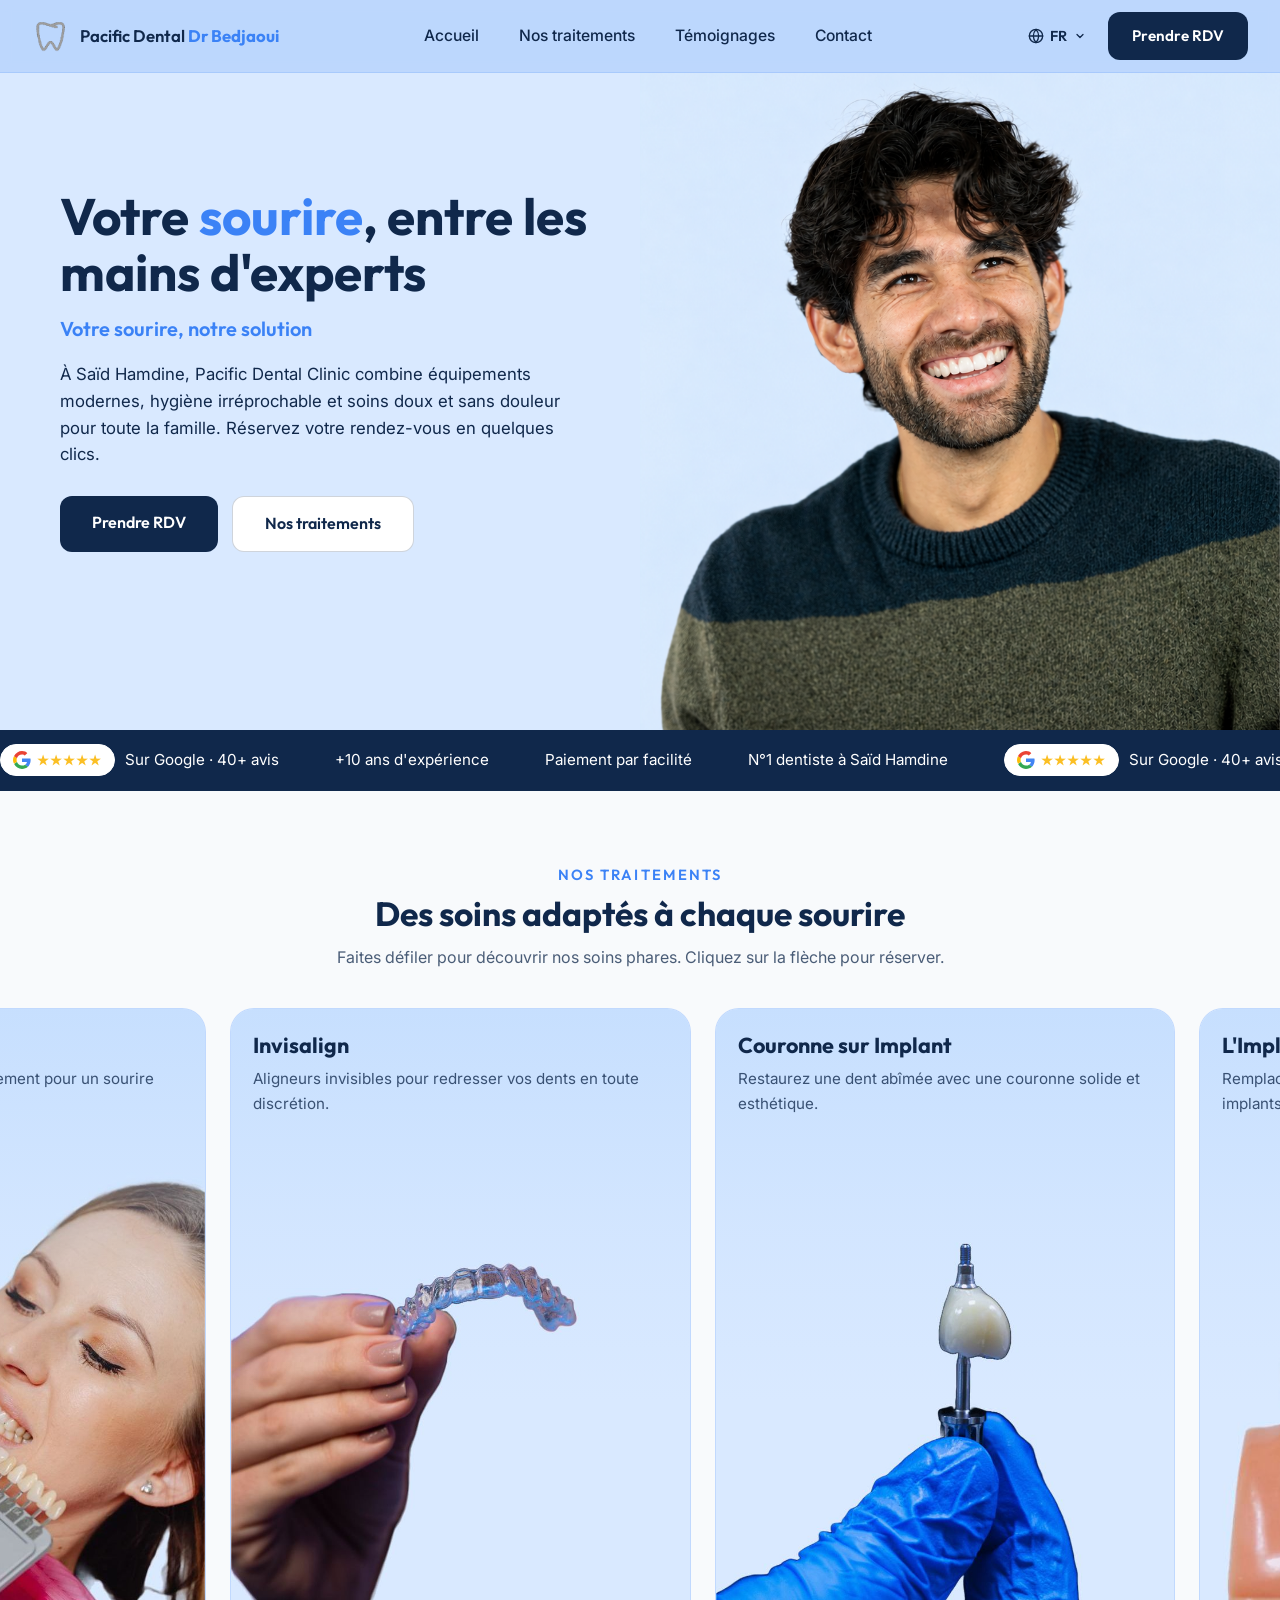
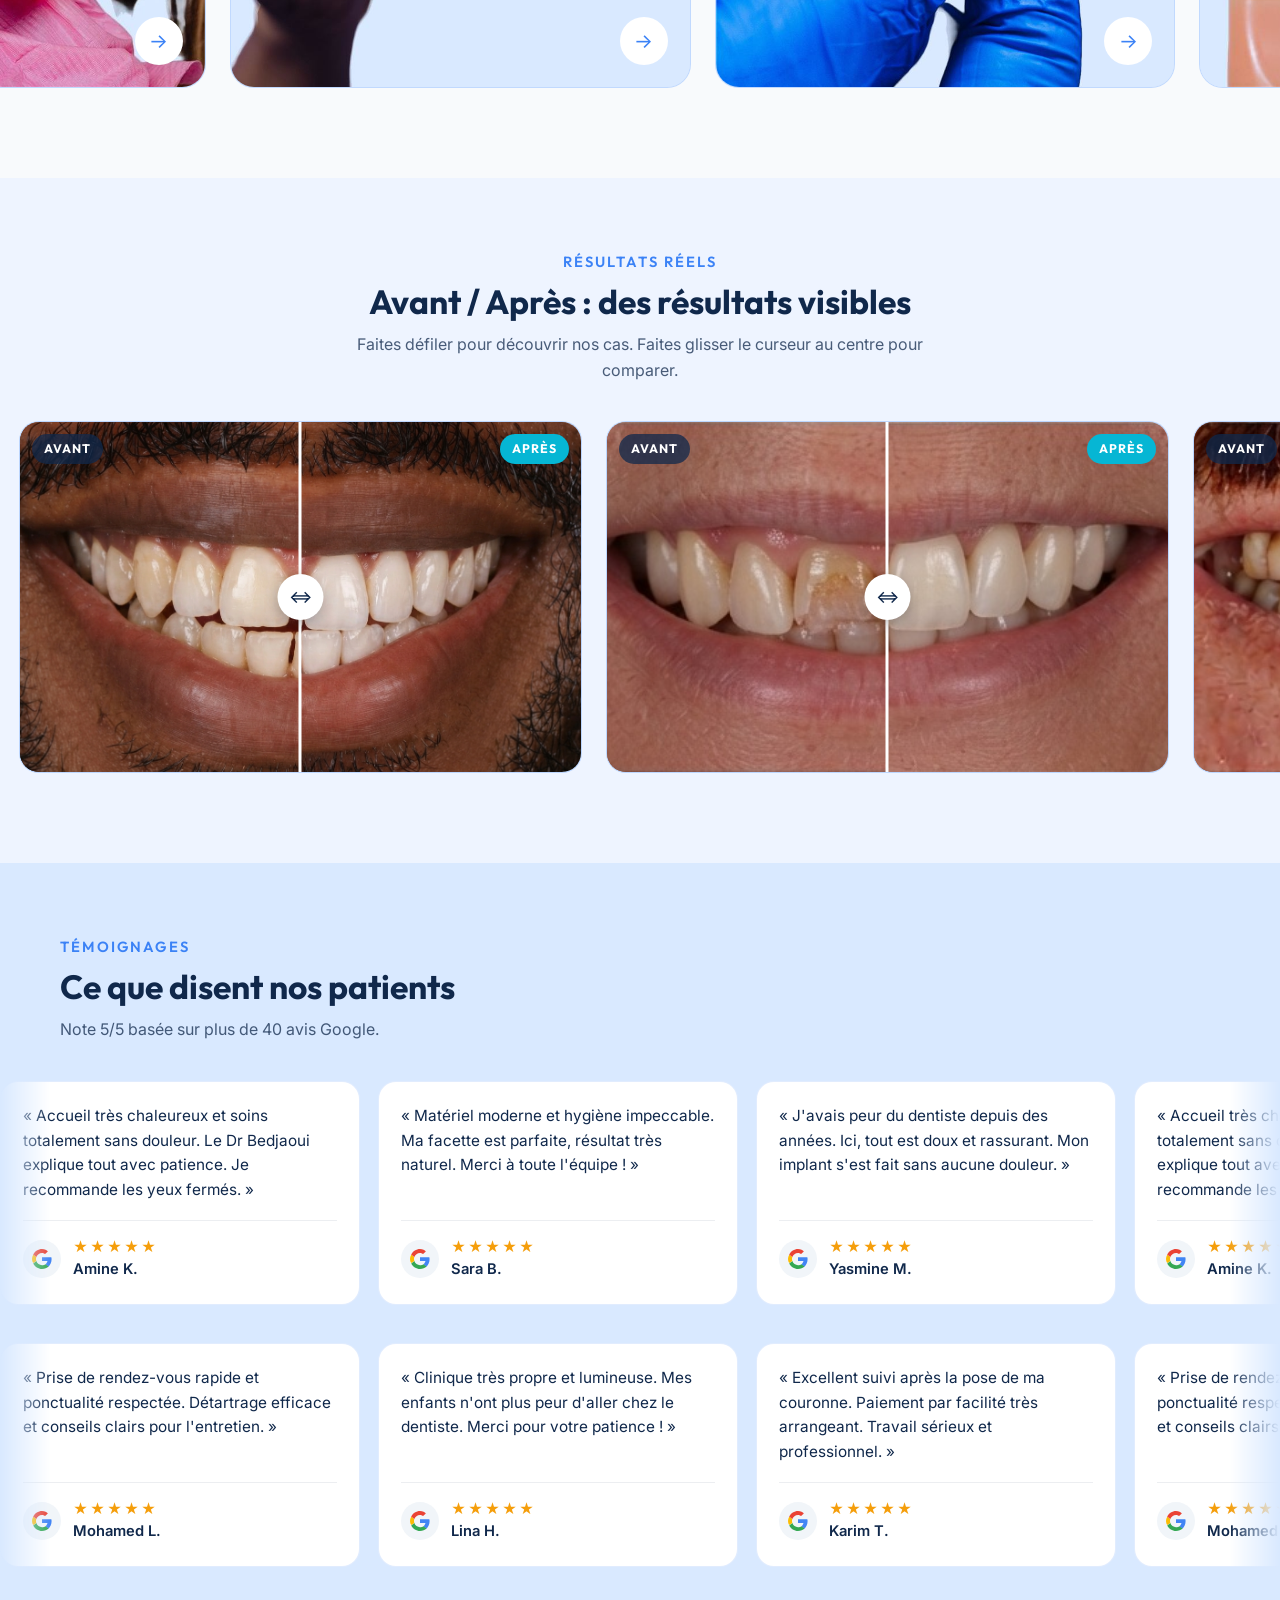
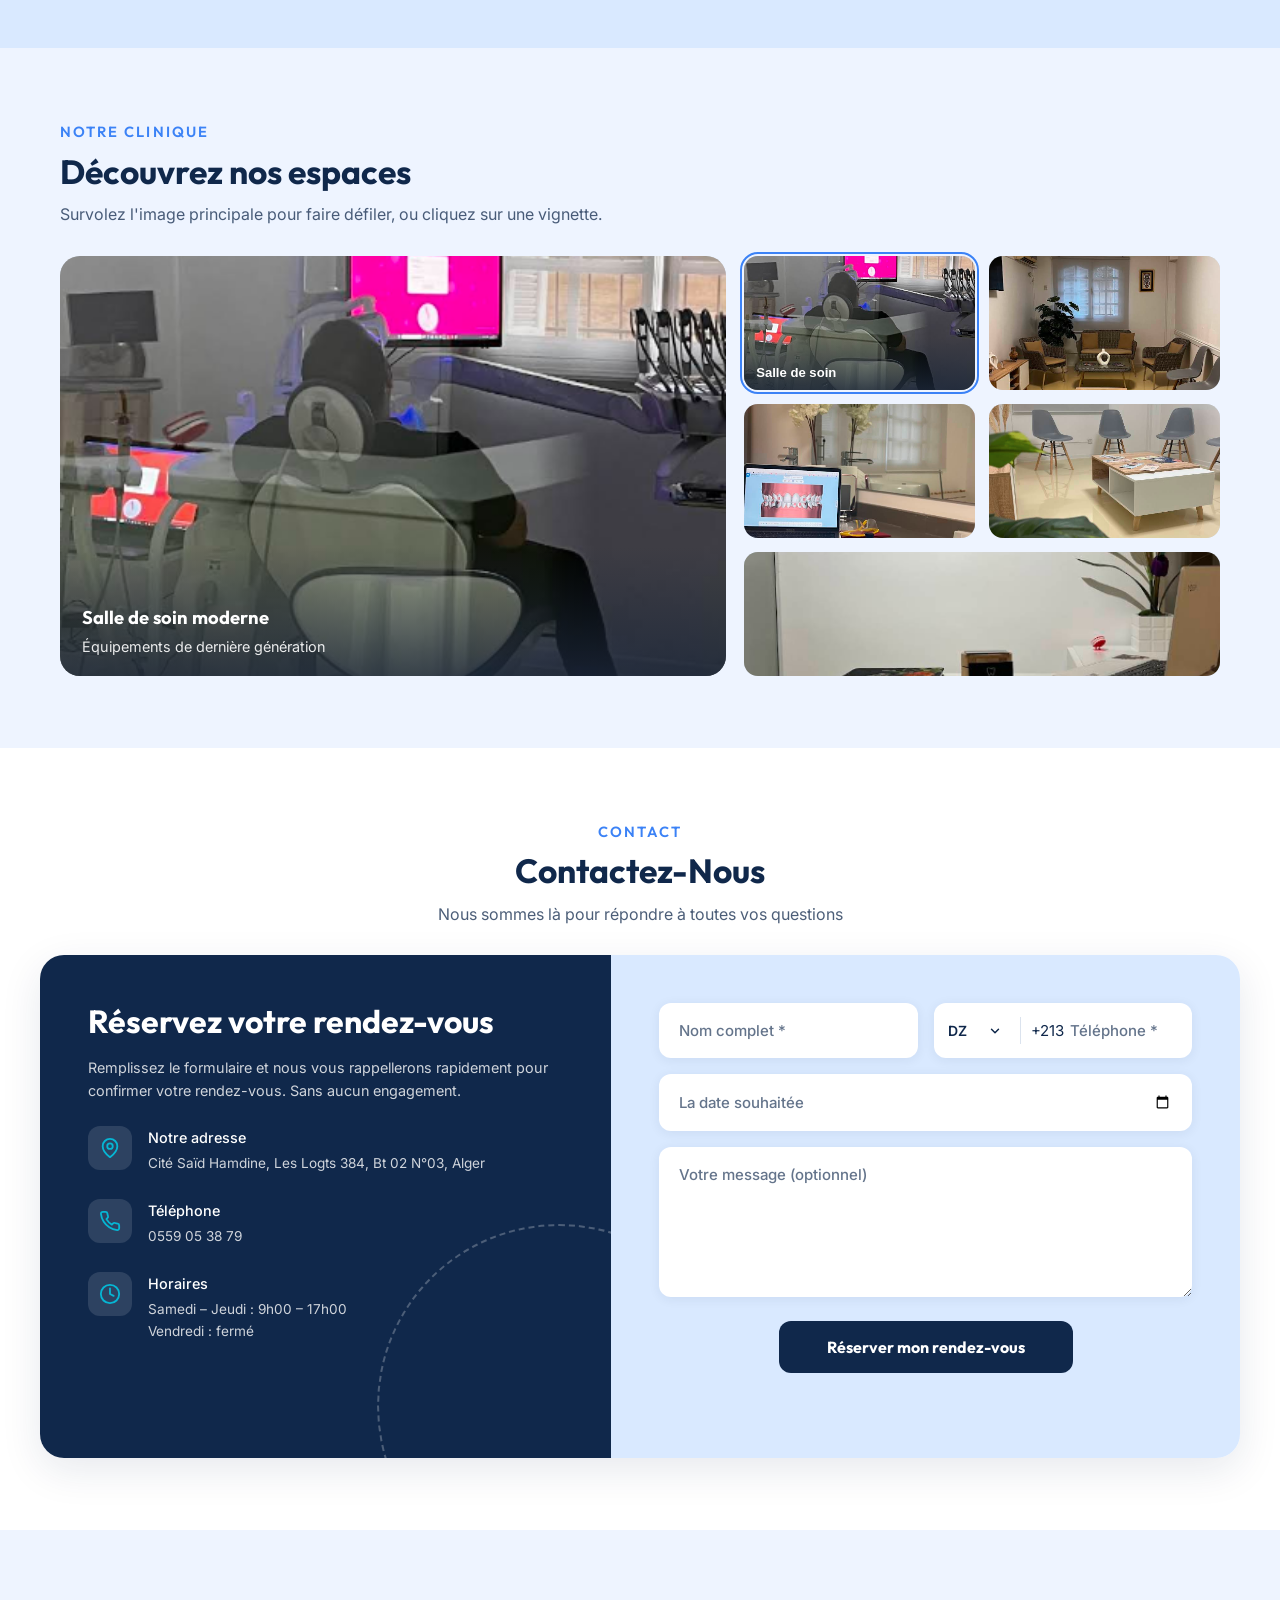
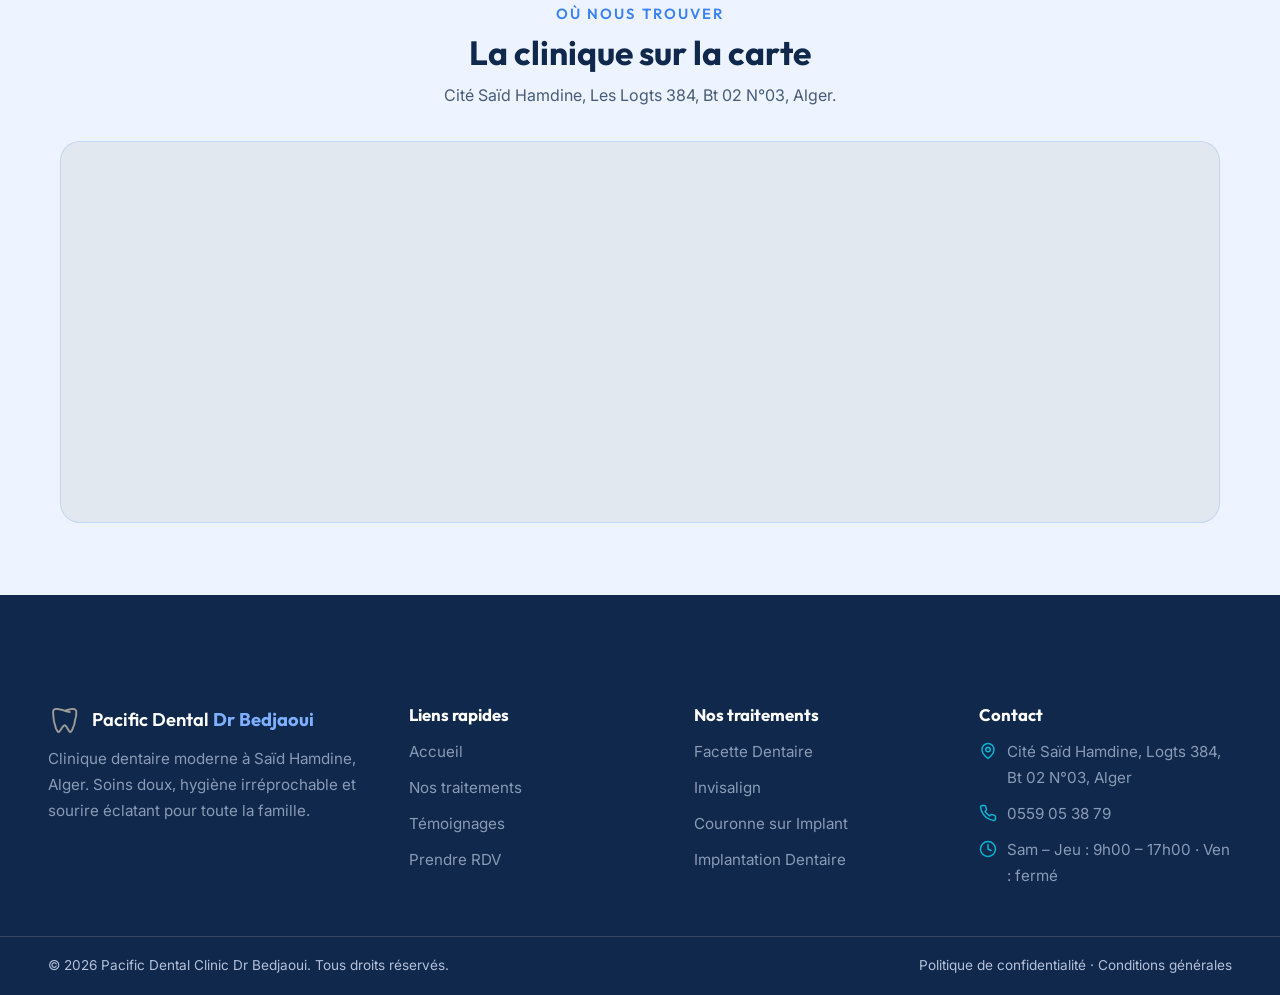
==== commit d63e58f2: "add before and after imgs" ====
--- a/index.html
+++ b/index.html
@@ -10,7 +10,7 @@
       name="description"
       content="Pacific Dental Clinic Dr Bedjaoui à Saïd Hamdine, Alger. Soins dentaires modernes, doux et professionnels. Facettes, Invisalign, implants. Prenez rendez-vous en ligne."
     />
-    <link rel="stylesheet" href="style.css?v=3" />
+    <link rel="stylesheet" href="style.css?v=13" />
   </head>
   <body>
     <!-- Task 2.1: Header / Navigation Bar -->
@@ -53,14 +53,60 @@
         </ul>
 
         <div class="nav-actions">
-          <button
-            type="button"
-            class="lang-switch"
-            id="langSwitch"
-            aria-label="Changer de langue"
-          >
-            FR
-          </button>
+          <div class="lang-dropdown" id="langDropdown">
+            <button
+              type="button"
+              class="lang-switch"
+              id="langSwitch"
+              aria-haspopup="true"
+              aria-expanded="false"
+              aria-label="Changer de langue"
+            >
+              <svg
+                width="16"
+                height="16"
+                viewBox="0 0 24 24"
+                fill="none"
+                stroke="currentColor"
+                stroke-width="2"
+                stroke-linecap="round"
+                stroke-linejoin="round"
+                aria-hidden="true"
+              >
+                <circle cx="12" cy="12" r="10" />
+                <path d="M2 12h20" />
+                <path
+                  d="M12 2a15.3 15.3 0 0 1 4 10 15.3 15.3 0 0 1-4 10 15.3 15.3 0 0 1-4-10 15.3 15.3 0 0 1 4-10z"
+                />
+              </svg>
+              <span id="langCurrent">FR</span>
+              <svg
+                width="12"
+                height="12"
+                viewBox="0 0 24 24"
+                fill="none"
+                stroke="currentColor"
+                stroke-width="2.5"
+                stroke-linecap="round"
+                stroke-linejoin="round"
+                aria-hidden="true"
+              >
+                <polyline points="6 9 12 15 18 9" />
+              </svg>
+            </button>
+            <ul class="lang-menu" id="langMenu" role="menu">
+              <li role="none">
+                <button type="button" data-lang="fr" class="is-active" role="menuitem">
+                  Français
+                </button>
+              </li>
+              <li role="none">
+                <button type="button" data-lang="ar" role="menuitem">
+                  العربية
+                </button>
+              </li>
+            </ul>
+          </div>
           <a
             href="#rdv"
             class="btn btn-primary"
@@ -130,7 +176,7 @@
         </div>
         <div class="hero-media">
           <img
-            src="imgs/main2.jpg"
+            src="imgs/main.png"
             alt="Patient au sourire éclatant après un soin à Pacific Dental Clinic"
             class="hero-img"
             fetchpriority="high"
@@ -218,7 +264,9 @@
                   loading="lazy"
                   style="
                     object-position: top center;
-                    clip-path: inset(40px 0 0 0);
+                    clip-path: inset(80px 0 0 0);
+                    transform: translateY(-30px);
+                    height: calc(100% + 30px);
                   "
                 />
               </div>
@@ -314,26 +362,43 @@
         </div>
       </section>
 
-      <!-- Task 4.2: Real Results -->
+      <!-- Task 4.2: Real Results — same mechanics as Treatments -->
       <section class="section section-alt" id="resultats">
-        <div class="container">
-          <p class="section-kicker">Résultats réels</p>
-          <h2 class="section-title">Avant / Après : des résultats visibles</h2>
-          <p class="section-desc">
-            Faites glisser le curseur au centre pour comparer. Photos à
-            remplacer par les cas cliniques réels.
-          </p>
-          <div class="ba-grid">
+        <div class="container section-head">
+          <div>
+            <p class="section-kicker">Résultats réels</p>
+            <h2 class="section-title">Avant / Après : des résultats visibles</h2>
+            <p class="section-desc">
+              Faites défiler pour découvrir nos cas. Faites glisser le curseur
+              au centre pour comparer.
+            </p>
+          </div>
+        </div>
+        <div class="container ba-wrap">
+          <button
+            type="button"
+            class="treat-arrow treat-arrow--side treat-arrow--prev"
+            id="baPrev"
+            aria-label="Voir les résultats précédents"
+          >
+            ←
+          </button>
+          <div
+            class="ba-scroll"
+            id="baScroll"
+            tabindex="0"
+            aria-label="Liste des résultats avant après, faites défiler horizontalement"
+          >
             <div class="ba-slider" data-ba>
               <img
-                src="imgs/main2.jpg"
+                src="before%20after/first2.jpg"
                 alt="Résultat après traitement - cas 1"
                 class="ba-img ba-after"
                 loading="lazy"
               />
               <div class="ba-before" data-ba-before>
                 <img
-                  src="imgs/main2.jpg"
+                  src="before%20after/first1.jpg"
                   alt="État avant traitement - cas 1"
                   class="ba-img ba-before-img"
                   loading="lazy"
@@ -356,14 +421,14 @@
             </div>
             <div class="ba-slider" data-ba>
               <img
-                src="imgs/facettes.jpg"
+                src="before%20after/second2.jpg"
                 alt="Résultat après traitement - cas 2"
                 class="ba-img ba-after"
                 loading="lazy"
               />
               <div class="ba-before" data-ba-before>
                 <img
-                  src="imgs/facettes.jpg"
+                  src="before%20after/second1.jpg"
                   alt="État avant traitement - cas 2"
                   class="ba-img ba-before-img"
                   loading="lazy"
@@ -384,7 +449,45 @@
                 aria-label="Curseur de comparaison avant après, cas 2"
               />
             </div>
-          </div>
+            <div class="ba-slider" data-ba>
+              <img
+                src="before%20after/third2.jpg"
+                alt="Résultat après traitement - cas 3"
+                class="ba-img ba-after"
+                loading="lazy"
+              />
+              <div class="ba-before" data-ba-before>
+                <img
+                  src="before%20after/third1.jpg"
+                  alt="État avant traitement - cas 3"
+                  class="ba-img ba-before-img"
+                  loading="lazy"
+                />
+              </div>
+              <span class="ba-label ba-label--before">Avant</span>
+              <span class="ba-label ba-label--after">Après</span>
+              <div class="ba-handle" data-ba-handle>
+                <span class="ba-knob">⇔</span>
+              </div>
+              <input
+                type="range"
+                min="0"
+                max="100"
+                value="50"
+                class="ba-range"
+                data-ba-range
+                aria-label="Curseur de comparaison avant après, cas 3"
+              />
+            </div>
+          </div>
+          <button
+            type="button"
+            class="treat-arrow treat-arrow--side treat-arrow--next"
+            id="baNext"
+            aria-label="Voir les résultats suivants"
+          >
+            →
+          </button>
         </div>
       </section>
 
@@ -1231,6 +1334,6 @@
       </div>
     </footer>
 
-    <script src="script.js"></script>
+    <script src="script.js?v=3"></script>
   </body>
 </html>
--- a/style.css
+++ b/style.css
@@ -56,8 +56,8 @@
   right: 0;
   z-index: 100;
   background: rgba(183, 211, 253, 0.8);
-  backdrop-filter: blur(14px) saturate(1.4);
-  -webkit-backdrop-filter: blur(14px) saturate(1.4);
+  backdrop-filter: blur(6px) saturate(1.4);
+  -webkit-backdrop-filter: blur(6px) saturate(1.4);
   border-bottom: 1px solid rgba(59, 130, 246, 0.15);
 }
 
@@ -152,6 +152,9 @@
   padding: 8px 10px;
   border-radius: 8px;
   cursor: pointer;
+  display: inline-flex;
+  align-items: center;
+  gap: 6px;
   transition:
     color 0.2s ease,
     background 0.2s ease;
@@ -160,6 +163,53 @@
 .lang-switch:hover {
   color: var(--primary);
   background: rgba(59, 130, 246, 0.1);
+}
+
+.lang-dropdown {
+  position: relative;
+}
+
+.lang-menu {
+  position: absolute;
+  top: calc(100% + 8px);
+  right: 0;
+  min-width: 140px;
+  margin: 0;
+  padding: 6px;
+  list-style: none;
+  background: var(--white);
+  border: 1px solid rgba(59, 130, 246, 0.18);
+  border-radius: 12px;
+  box-shadow: 0 12px 32px rgba(16, 40, 75, 0.18);
+  display: none;
+  z-index: 120;
+}
+
+.lang-dropdown.open .lang-menu {
+  display: block;
+}
+
+.lang-menu button {
+  display: block;
+  width: 100%;
+  text-align: left;
+  border: none;
+  background: transparent;
+  padding: 8px 12px;
+  border-radius: 8px;
+  font-family: var(--font-body);
+  font-size: 0.9rem;
+  color: var(--text);
+  cursor: pointer;
+}
+
+.lang-menu button:hover {
+  background: rgba(59, 130, 246, 0.1);
+}
+
+.lang-menu button.is-active {
+  font-weight: 700;
+  color: var(--primary);
 }
 
 .btn {
@@ -397,12 +447,34 @@
   .hero {
     grid-template-columns: 1fr;
     gap: 0;
-    text-align: left;
+    text-align: center;
     min-height: 0;
   }
   .hero-text {
     padding: 32px 20px 12px;
     transform: none;
+    text-align: center;
+    align-items: center;
+  }
+  .hero-text h1,
+  .hero-sub,
+  .hero-intro {
+    text-align: center;
+    margin-left: auto;
+    margin-right: auto;
+  }
+  /* Mobile: centralize all section titles + sub texts */
+  .section-kicker,
+  .section-title,
+  .section-desc {
+    text-align: center;
+    margin-left: auto;
+    margin-right: auto;
+  }
+  .section-head {
+    flex-direction: column;
+    align-items: center;
+    text-align: center;
   }
   .hero-intro {
     margin-bottom: 0;
@@ -423,7 +495,7 @@
   }
   .hero-img {
     position: relative;
-    top: 0;
+    top: -30px;
     width: 100%;
     height: auto;
     aspect-ratio: auto;
@@ -433,7 +505,7 @@
     transform: scaleX(-1);
     background: #d9e9ff;
     clip-path: inset(0 0 80px 0);
-    margin-bottom: -80px;
+    margin-bottom: -110px;
   }
   .hero-media::after {
     content: "";
@@ -454,7 +526,7 @@
     position: absolute;
     left: 16px;
     right: 16px;
-    bottom: 50px;
+    bottom: 70px;
     top: auto;
     flex-direction: column;
     align-items: stretch;
@@ -589,11 +661,13 @@
     right: 8px;
   }
   /* One card per view + snap so a tap always lands on a full card */
-  .treatments-scroll {
+  .treatments-scroll,
+  .ba-scroll {
     scroll-snap-type: x mandatory;
     gap: 16px;
   }
-  .treat-card {
+  .treat-card,
+  .ba-slider {
     flex: 0 0 calc(100vw - 32px);
     scroll-snap-align: center;
   }
@@ -759,7 +833,44 @@
   transform: translateX(2px);
 }
 
-/* ===== Task 4.2: Before / After ===== */
+/* ===== Task 4.2: Before / After — same mechanics as Treatments ===== */
+#resultats .section-head {
+  flex-direction: column;
+  align-items: center;
+  text-align: center;
+  margin-bottom: 32px;
+  max-width: 1400px;
+}
+#resultats .container {
+  max-width: none;
+  width: 100%;
+  padding-left: 0;
+  padding-right: 0;
+}
+#resultats .section-head {
+  max-width: 1400px;
+  margin-left: auto;
+  margin-right: auto;
+  padding-left: 32px;
+  padding-right: 32px;
+}
+#resultats .section-head .section-desc {
+  margin: 0 auto;
+}
+.ba-wrap {
+  position: relative;
+}
+.ba-scroll {
+  display: flex;
+  gap: 24px;
+  overflow-x: auto;
+  padding: 6px 32px 18px;
+  scrollbar-width: none;
+  -webkit-overflow-scrolling: touch;
+}
+.ba-scroll::-webkit-scrollbar {
+  display: none;
+}
 .ba-grid {
   display: grid;
   grid-template-columns: 1fr 1fr;
@@ -767,9 +878,10 @@
 }
 .ba-slider {
   position: relative;
+  flex: 0 0 clamp(380px, 44vw, 620px);
   border-radius: 20px;
   overflow: hidden;
-  aspect-ratio: 4 / 3;
+  aspect-ratio: 16 / 10;
   background: #d9e9ff;
   border: 1px solid rgba(59, 130, 246, 0.18);
   user-select: none;
@@ -796,7 +908,6 @@
   width: 100%;
   height: 100%;
   object-fit: cover;
-  filter: grayscale(0.85) brightness(0.82) sepia(0.25);
   max-width: none;
 }
 .ba-label {
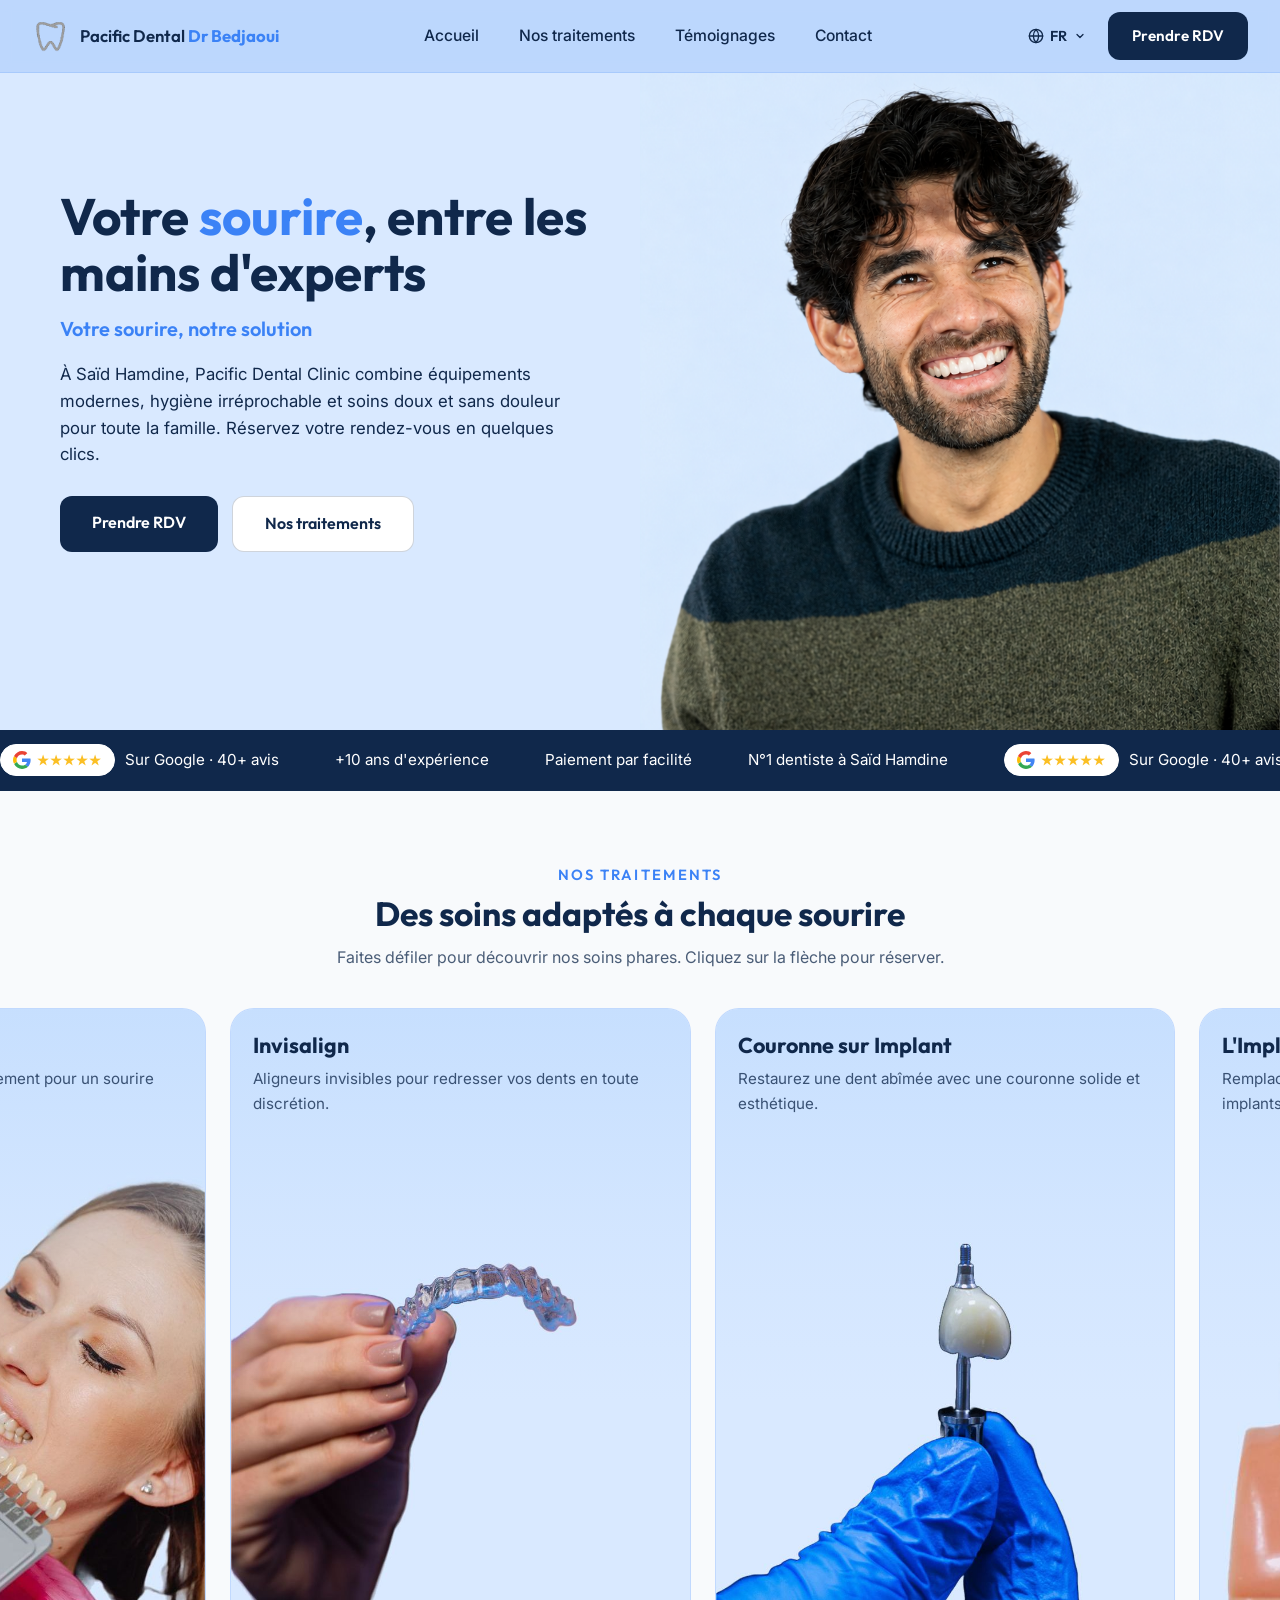
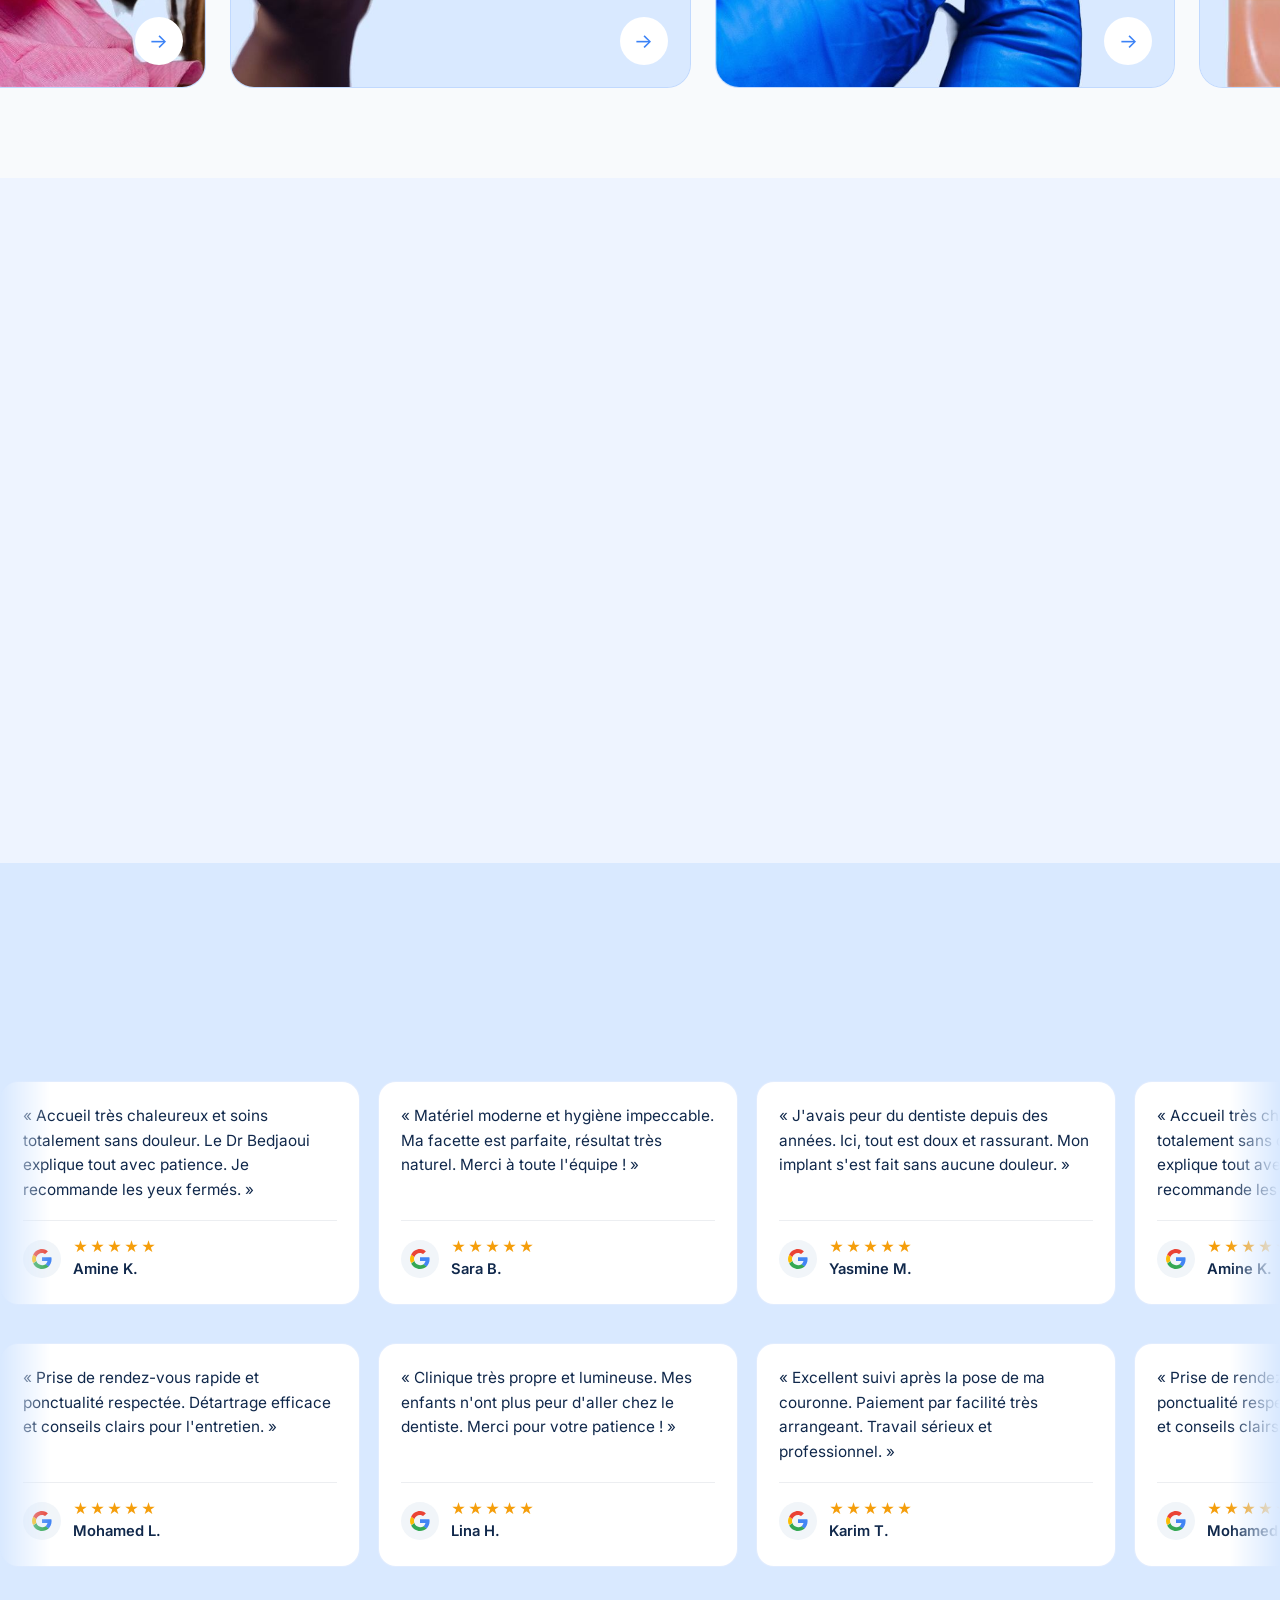
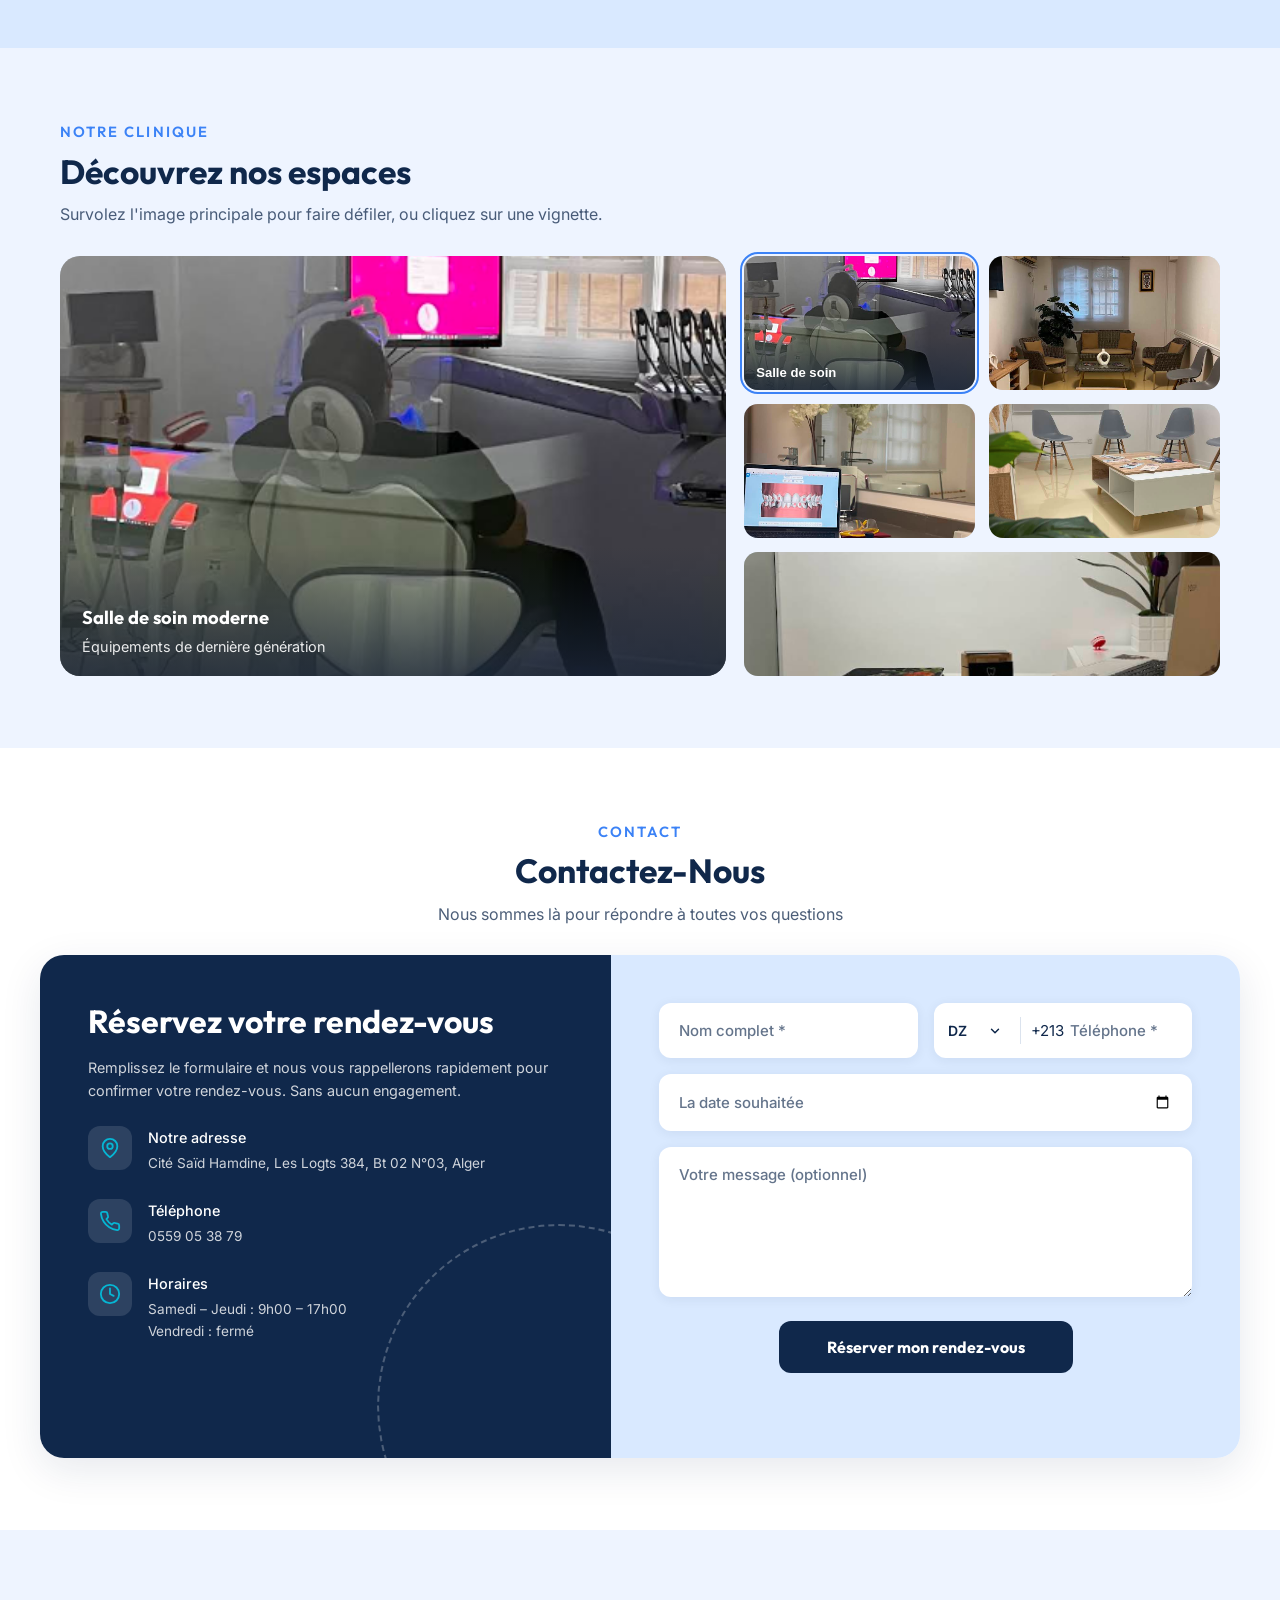
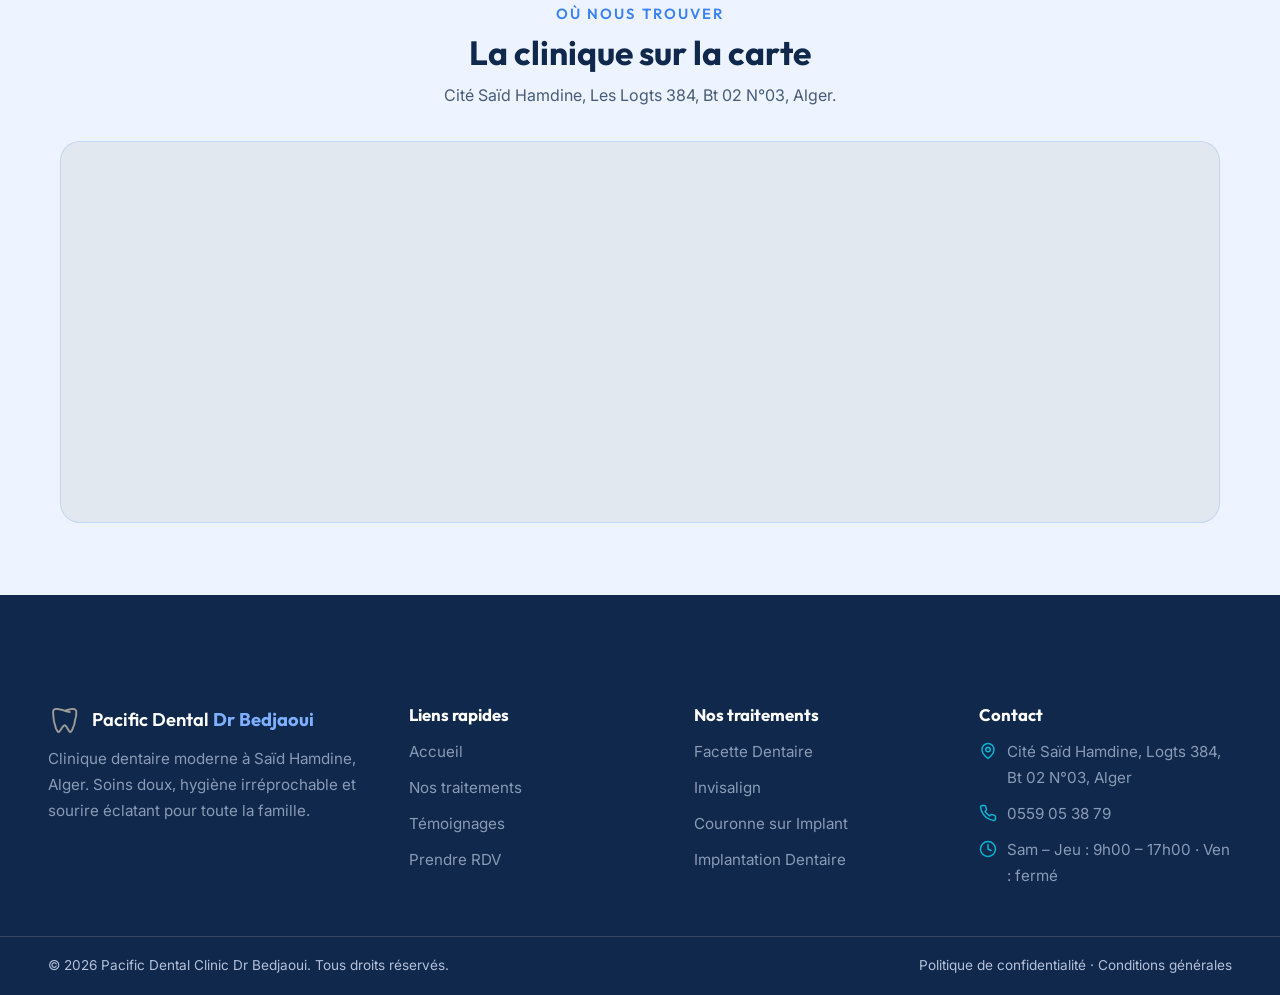
==== commit ceadbb76: "final steps done , fixed arabic section all the sections , fixed the rdv btns , all what is left is " ====
--- a/index.html
+++ b/index.html
@@ -10,7 +10,7 @@
       name="description"
       content="Pacific Dental Clinic Dr Bedjaoui à Saïd Hamdine, Alger. Soins dentaires modernes, doux et professionnels. Facettes, Invisalign, implants. Prenez rendez-vous en ligne."
     />
-    <link rel="stylesheet" href="style.css?v=13" />
+    <link rel="stylesheet" href="style.css?v=23" />
   </head>
   <body>
     <!-- Task 2.1: Header / Navigation Bar -->
@@ -48,7 +48,7 @@
             >
           </li>
           <li>
-            <a href="#rdv" data-fr="Contact" data-ar="اتصل بنا">Contact</a>
+            <a href="#rdvForm" data-fr="Contact" data-ar="اتصل بنا">Contact</a>
           </li>
         </ul>
 
@@ -108,7 +108,7 @@
             </ul>
           </div>
           <a
-            href="#rdv"
+            href="#rdvForm"
             class="btn btn-primary"
             data-fr="Prendre RDV"
             data-ar="احجز موعد"
@@ -159,7 +159,7 @@
           </p>
           <div class="hero-cta hero-cta--desktop">
             <a
-              href="#rdv"
+              href="#rdvForm"
               class="btn btn-primary btn-hero"
               data-fr="Prendre RDV"
               data-ar="احجز موعد"
@@ -182,8 +182,18 @@
             fetchpriority="high"
           />
           <div class="hero-cta hero-cta--overlay">
-            <a href="#rdv" class="btn btn-primary btn-hero">Prendre RDV</a>
-            <a href="#traitements" class="btn btn-secondary btn-hero"
+            <a
+              href="#rdvForm"
+              class="btn btn-primary btn-hero"
+              data-fr="Prendre RDV"
+              data-ar="احجز موعد"
+              >Prendre RDV</a
+            >
+            <a
+              href="#traitements"
+              class="btn btn-secondary btn-hero"
+              data-fr="Nos traitements"
+              data-ar="علاجاتنا"
               >Nos traitements</a
             >
           </div>
@@ -215,16 +225,16 @@
               </svg>
               <span class="stars" aria-hidden="true">★★★★★</span>
             </span>
-            <span>Sur Google · 40+ avis</span>
+            <span data-fr="Sur Google · 40+ avis" data-ar="على Google · أكثر من 40 تقييم">Sur Google · 40+ avis</span>
           </div>
           <div class="trust-item">
-            <span>+10 ans d'expérience</span>
+            <span data-fr="+10 ans d'expérience" data-ar="+10 سنوات من الخبرة">+10 ans d'expérience</span>
           </div>
           <div class="trust-item">
-            <span>Paiement par facilité</span>
+            <span data-fr="Paiement par facilité" data-ar="الدفع بالتقسيط">Paiement par facilité</span>
           </div>
           <div class="trust-item">
-            <span>N°1 dentiste à Saïd Hamdine</span>
+            <span data-fr="N°1 dentiste à Saïd Hamdine" data-ar="طبيب الأسنان رقم 1 في سعيد حمدين">N°1 dentiste à Saïd Hamdine</span>
           </div>
         </div>
       </div>
@@ -233,9 +243,9 @@
       <section class="section" id="traitements">
         <div class="container section-head">
           <div>
-            <p class="section-kicker">Nos traitements</p>
-            <h2 class="section-title">Des soins adaptés à chaque sourire</h2>
-            <p class="section-desc">
+            <p class="section-kicker" data-fr="Nos traitements" data-ar="علاجاتنا">Nos traitements</p>
+            <h2 class="section-title" data-fr="Des soins adaptés à chaque sourire" data-ar="رعاية تناسب كل ابتسامة">Des soins adaptés à chaque sourire</h2>
+            <p class="section-desc" data-fr="Faites défiler pour découvrir nos soins phares. Cliquez sur la flèche pour réserver." data-ar="مرّر لاكتشاف أبرز علاجاتنا. انقر على السهم للحجز.">
               Faites défiler pour découvrir nos soins phares. Cliquez sur la
               flèche pour réserver.
             </p>
@@ -247,6 +257,8 @@
             class="treat-arrow treat-arrow--side treat-arrow--prev"
             id="treatPrev"
             aria-label="Voir les traitements précédents"
+            data-aria-fr="Voir les traitements précédents"
+            data-aria-ar="عرض العلاجات السابقة"
           >
             ←
           </button>
@@ -271,13 +283,13 @@
                 />
               </div>
               <div class="treat-body">
-                <h3>Facette Dentaire</h3>
-                <p>
+                <h3 data-fr="Facette Dentaire" data-ar="قشرة الأسنان">Facette Dentaire</h3>
+                <p data-fr="Corrigez couleur, forme et alignement pour un sourire éclatant et naturel." data-ar="صحّح اللون والشكل والاصطفاف لابتسامة مشرقة وطبيعية.">
                   Corrigez couleur, forme et alignement pour un sourire éclatant
                   et naturel.
                 </p>
                 <a
-                  href="#rdv"
+                  href="#rdvForm"
                   class="treat-btn"
                   aria-label="Réserver pour Facette Dentaire"
                   >→</a
@@ -293,13 +305,13 @@
                 />
               </div>
               <div class="treat-body">
-                <h3>Invisalign</h3>
-                <p>
+                <h3 data-fr="Invisalign" data-ar="إنفيزالاين">Invisalign</h3>
+                <p data-fr="Aligneurs invisibles pour redresser vos dents en toute discrétion." data-ar="مصففات شفافة لتقويم أسنانك بسرية تامة.">
                   Aligneurs invisibles pour redresser vos dents en toute
                   discrétion.
                 </p>
                 <a
-                  href="#rdv"
+                  href="#rdvForm"
                   class="treat-btn"
                   aria-label="Réserver pour Invisalign"
                   >→</a
@@ -315,13 +327,13 @@
                 />
               </div>
               <div class="treat-body">
-                <h3>Couronne sur Implant</h3>
-                <p>
+                <h3 data-fr="Couronne sur Implant" data-ar="تاج على زرعة">Couronne sur Implant</h3>
+                <p data-fr="Restaurez une dent abîmée avec une couronne solide et esthétique." data-ar="رمّم السن المتضرر بتاج متين وجميل.">
                   Restaurez une dent abîmée avec une couronne solide et
                   esthétique.
                 </p>
                 <a
-                  href="#rdv"
+                  href="#rdvForm"
                   class="treat-btn"
                   aria-label="Réserver pour Couronne sur Implant"
                   >→</a
@@ -337,13 +349,13 @@
                 />
               </div>
               <div class="treat-body">
-                <h3>L'Implantation Dentaire</h3>
-                <p>
+                <h3 data-fr="L'Implantation Dentaire" data-ar="زراعة الأسنان">L'Implantation Dentaire</h3>
+                <p data-fr="Remplacez durablement les dents manquantes par des implants stables." data-ar="عوّض الأسنان المفقودة بزرعات ثابتة تدوم طويلاً.">
                   Remplacez durablement les dents manquantes par des implants
                   stables.
                 </p>
                 <a
-                  href="#rdv"
+                  href="#rdvForm"
                   class="treat-btn"
                   aria-label="Réserver pour Implantation Dentaire"
                   >→</a
@@ -356,6 +368,8 @@
             class="treat-arrow treat-arrow--side treat-arrow--next"
             id="treatNext"
             aria-label="Voir les traitements suivants"
+            data-aria-fr="Voir les traitements suivants"
+            data-aria-ar="عرض العلاجات التالية"
           >
             →
           </button>
@@ -366,9 +380,9 @@
       <section class="section section-alt" id="resultats">
         <div class="container section-head">
           <div>
-            <p class="section-kicker">Résultats réels</p>
-            <h2 class="section-title">Avant / Après : des résultats visibles</h2>
-            <p class="section-desc">
+            <p class="section-kicker" data-fr="Résultats réels" data-ar="نتائج حقيقية">Résultats réels</p>
+            <h2 class="section-title" data-fr="Avant / Après : des résultats visibles" data-ar="قبل / بعد: نتائج واضحة">Avant / Après : des résultats visibles</h2>
+            <p class="section-desc" data-fr="Faites défiler pour découvrir nos cas. Faites glisser le curseur au centre pour comparer." data-ar="مرّر لاكتشاف حالاتنا. اسحب المؤشر في الوسط للمقارنة.">
               Faites défiler pour découvrir nos cas. Faites glisser le curseur
               au centre pour comparer.
             </p>
@@ -380,6 +394,8 @@
             class="treat-arrow treat-arrow--side treat-arrow--prev"
             id="baPrev"
             aria-label="Voir les résultats précédents"
+            data-aria-fr="Voir les résultats précédents"
+            data-aria-ar="عرض النتائج السابقة"
           >
             ←
           </button>
@@ -404,8 +420,8 @@
                   loading="lazy"
                 />
               </div>
-              <span class="ba-label ba-label--before">Avant</span>
-              <span class="ba-label ba-label--after">Après</span>
+              <span class="ba-label ba-label--before" data-fr="Avant" data-ar="قبل">Avant</span>
+              <span class="ba-label ba-label--after" data-fr="Après" data-ar="بعد">Après</span>
               <div class="ba-handle" data-ba-handle>
                 <span class="ba-knob">⇔</span>
               </div>
@@ -434,8 +450,8 @@
                   loading="lazy"
                 />
               </div>
-              <span class="ba-label ba-label--before">Avant</span>
-              <span class="ba-label ba-label--after">Après</span>
+              <span class="ba-label ba-label--before" data-fr="Avant" data-ar="قبل">Avant</span>
+              <span class="ba-label ba-label--after" data-fr="Après" data-ar="بعد">Après</span>
               <div class="ba-handle" data-ba-handle>
                 <span class="ba-knob">⇔</span>
               </div>
@@ -464,8 +480,8 @@
                   loading="lazy"
                 />
               </div>
-              <span class="ba-label ba-label--before">Avant</span>
-              <span class="ba-label ba-label--after">Après</span>
+              <span class="ba-label ba-label--before" data-fr="Avant" data-ar="قبل">Avant</span>
+              <span class="ba-label ba-label--after" data-fr="Après" data-ar="بعد">Après</span>
               <div class="ba-handle" data-ba-handle>
                 <span class="ba-knob">⇔</span>
               </div>
@@ -485,6 +501,8 @@
             class="treat-arrow treat-arrow--side treat-arrow--next"
             id="baNext"
             aria-label="Voir les résultats suivants"
+            data-aria-fr="Voir les résultats suivants"
+            data-aria-ar="عرض النتائج التالية"
           >
             →
           </button>
@@ -494,9 +512,9 @@
       <!-- Task 5.1: Testimonials -->
       <section class="section" id="temoignages">
         <div class="container">
-          <p class="section-kicker">Témoignages</p>
-          <h2 class="section-title">Ce que disent nos patients</h2>
-          <p class="section-desc">Note 5/5 basée sur plus de 40 avis Google.</p>
+          <p class="section-kicker" data-fr="Témoignages" data-ar="آراء المرضى">Témoignages</p>
+          <h2 class="section-title" data-fr="Ce que disent nos patients" data-ar="ماذا يقول مرضانا">Ce que disent nos patients</h2>
+          <p class="section-desc" data-fr="Note 5/5 basée sur plus de 40 avis Google." data-ar="تقييم 5/5 بناءً على أكثر من 40 رأيًا على Google.">Note 5/5 basée sur plus de 40 avis Google.</p>
         </div>
         <div
           class="reviews-marquee reviews-marquee--ltr"
@@ -504,7 +522,7 @@
         >
           <div class="reviews-track" data-reviews-track>
             <article class="review-card">
-              <p class="review-text">
+              <p class="review-text" data-fr="« Accueil très chaleureux et soins totalement sans douleur. Le Dr Bedjaoui explique tout avec patience. Je recommande les yeux fermés. »" data-ar="«استقبال حار ورعاية دون أي ألم. الدكتور بجاوي يشرح كل شيء بصبر. أنصح به دون تردد.»">
                 « Accueil très chaleureux et soins totalement sans douleur. Le
                 Dr Bedjaoui explique tout avec patience. Je recommande les yeux
                 fermés. »
@@ -536,7 +554,7 @@
               </div>
             </article>
             <article class="review-card">
-              <p class="review-text">
+              <p class="review-text" data-fr="« Matériel moderne et hygiène impeccable. Ma facette est parfaite, résultat très naturel. Merci à toute l'équipe ! »" data-ar="«معدات حديثة ونظافة مثالية. القشرة مثالية ونتيجة طبيعية جدًا. شكرًا لكامل الفريق!»">
                 « Matériel moderne et hygiène impeccable. Ma facette est
                 parfaite, résultat très naturel. Merci à toute l'équipe ! »
               </p>
@@ -567,7 +585,7 @@
               </div>
             </article>
             <article class="review-card">
-              <p class="review-text">
+              <p class="review-text" data-fr="« J'avais peur du dentiste depuis des années. Ici, tout est doux et rassurant. Mon implant s'est fait sans aucune douleur. »" data-ar="«كنت أخاف من طبيب الأسنان منذ سنوات. هنا كل شيء لطيف ومطمئن. تمت زراعتي دون أي ألم.»">
                 « J'avais peur du dentiste depuis des années. Ici, tout est doux
                 et rassurant. Mon implant s'est fait sans aucune douleur. »
               </p>
@@ -605,7 +623,7 @@
         >
           <div class="reviews-track" data-reviews-track>
             <article class="review-card">
-              <p class="review-text">
+              <p class="review-text" data-fr="« Prise de rendez-vous rapide et ponctualité respectée. Détartrage efficace et conseils clairs pour l'entretien. »" data-ar="«حجز سريع والتزام بالمواعيد. تنظيف فعال للأسنان ونصائح واضحة للعناية بها.»">
                 « Prise de rendez-vous rapide et ponctualité respectée.
                 Détartrage efficace et conseils clairs pour l'entretien. »
               </p>
@@ -636,7 +654,7 @@
               </div>
             </article>
             <article class="review-card">
-              <p class="review-text">
+              <p class="review-text" data-fr="« Clinique très propre et lumineuse. Mes enfants n'ont plus peur d'aller chez le dentiste. Merci pour votre patience ! »" data-ar="«عيادة نظيفة ومشرقة جدًا. أطفالي لم يعودوا يخافون من طبيب الأسنان. شكرًا لصبركم!»">
                 « Clinique très propre et lumineuse. Mes enfants n'ont plus peur
                 d'aller chez le dentiste. Merci pour votre patience ! »
               </p>
@@ -667,7 +685,7 @@
               </div>
             </article>
             <article class="review-card">
-              <p class="review-text">
+              <p class="review-text" data-fr="« Excellent suivi après la pose de ma couronne. Paiement par facilité très arrangeant. Travail sérieux et professionnel. »" data-ar="«متابعة ممتازة بعد تركيب التاج. الدفع بالتقسيط مريح جدًا. عمل جاد واحترافي.»">
                 « Excellent suivi après la pose de ma couronne. Paiement par
                 facilité très arrangeant. Travail sérieux et professionnel. »
               </p>
@@ -704,9 +722,9 @@
       <!-- Task 5.2: Clinic Gallery -->
       <section class="section section-alt" id="clinique">
         <div class="container">
-          <p class="section-kicker">Notre clinique</p>
-          <h2 class="section-title">Découvrez nos espaces</h2>
-          <p class="section-desc">
+          <p class="section-kicker" data-fr="Notre clinique" data-ar="عيادتنا">Notre clinique</p>
+          <h2 class="section-title" data-fr="Découvrez nos espaces" data-ar="اكتشف فضاءاتنا">Découvrez nos espaces</h2>
+          <p class="section-desc" data-fr="Survolez l'image principale pour faire défiler, ou cliquez sur une vignette." data-ar="مرّر فوق الصورة الرئيسية للتنقل، أو انقر على صورة مصغرة.">
             Survolez l'image principale pour faire défiler, ou cliquez sur une
             vignette.
           </p>
@@ -730,70 +748,80 @@
                 class="gallery-thumb is-active"
                 data-src="imgs%20clinique/%7B45D72C74-0B48-48F0-B2A2-9CBEFDD9FAF6%7D.png"
                 data-title="Salle de soin moderne"
+                data-title-ar="قاعة علاج حديثة"
                 data-sub="Équipements de dernière génération"
+                data-sub-ar="معدات من أحدث جيل"
                 role="listitem"
               >
                 <img
                   src="imgs%20clinique/%7B45D72C74-0B48-48F0-B2A2-9CBEFDD9FAF6%7D.png"
                   alt="Salle de soin"
                   loading="lazy"
-                /><span class="thumb-shade">Salle de soin</span>
+                /><span class="thumb-shade" data-fr="Salle de soin" data-ar="قاعة العلاج">Salle de soin</span>
               </button>
               <button
                 type="button"
                 class="gallery-thumb"
                 data-src="imgs%20clinique/%7B696A136D-D1EC-4E5A-8376-C378B6F7B03D%7D.png"
                 data-title="Accueil lumineux"
+                data-title-ar="استقبال مشرق"
                 data-sub="Un espace apaisant dès l'entrée"
+                data-sub-ar="فضاء مريح منذ المدخل"
                 role="listitem"
               >
                 <img
                   src="imgs%20clinique/%7B696A136D-D1EC-4E5A-8376-C378B6F7B03D%7D.png"
                   alt="Accueil de la clinique"
                   loading="lazy"
-                /><span class="thumb-shade">Accueil</span>
+                /><span class="thumb-shade" data-fr="Accueil" data-ar="الاستقبال">Accueil</span>
               </button>
               <button
                 type="button"
                 class="gallery-thumb"
                 data-src="imgs%20clinique/%7BCA812A7E-CEB3-4510-A912-B9FE47440C36%7D.png"
                 data-title="Fauteuil ergonomique"
+                data-title-ar="كرسي مريح"
                 data-sub="Confort optimal pendant les soins"
+                data-sub-ar="راحة مثالية أثناء العلاج"
                 role="listitem"
               >
                 <img
                   src="imgs%20clinique/%7BCA812A7E-CEB3-4510-A912-B9FE47440C36%7D.png"
                   alt="Fauteuil dentaire"
                   loading="lazy"
-                /><span class="thumb-shade">Fauteuil</span>
+                /><span class="thumb-shade" data-fr="Fauteuil" data-ar="الكرسي">Fauteuil</span>
               </button>
               <button
                 type="button"
                 class="gallery-thumb"
                 data-src="imgs%20clinique/%7BD4026D17-A5E6-4282-BD3C-0A5B9D0FF636%7D.png"
                 data-title="Bloc stérilisation"
+                data-title-ar="وحدة التعقيم"
                 data-sub="Hygiène irréprochable garantie"
+                data-sub-ar="نظافة مضمونة لا تشوبها شائبة"
                 role="listitem"
               >
                 <img
                   src="imgs%20clinique/%7BD4026D17-A5E6-4282-BD3C-0A5B9D0FF636%7D.png"
                   alt="Équipement de stérilisation"
                   loading="lazy"
-                /><span class="thumb-shade">Hygiène</span>
+                /><span class="thumb-shade" data-fr="Hygiène" data-ar="النظافة">Hygiène</span>
               </button>
               <button
                 type="button"
                 class="gallery-thumb"
                 data-src="imgs%20clinique/%7BE2B95145-7EB6-46FE-BF14-0619F8FF0E79%7D.png"
                 data-title="Salle d'attente"
+                data-title-ar="قاعة الانتظار"
                 data-sub="Calme et confort pour toute la famille"
+                data-sub-ar="هدوء وراحة لجميع العائلة"
                 role="listitem"
               >
                 <img
                   src="imgs%20clinique/%7BE2B95145-7EB6-46FE-BF14-0619F8FF0E79%7D.png"
                   alt="Salle d'attente"
                   loading="lazy"
-                /><span class="thumb-shade">Attente</span>
+                /><span class="thumb-shade" data-fr="Attente" data-ar="الانتظار">Attente</span>
               </button>
             </div>
           </div>
@@ -803,16 +831,16 @@
       <!-- Task 6.1: Appointment / Booking -->
       <section class="booking" id="rdv" aria-labelledby="booking-title">
         <div class="booking-head">
-          <p class="section-kicker">Contact</p>
-          <h2 class="section-title">Contactez-Nous</h2>
-          <p class="section-desc">
+          <p class="section-kicker" data-fr="Contact" data-ar="اتصل بنا">Contact</p>
+          <h2 class="section-title" data-fr="Contactez-Nous" data-ar="اتصلوا بنا">Contactez-Nous</h2>
+          <p class="section-desc" data-fr="Nous sommes là pour répondre à toutes vos questions" data-ar="نحن هنا للإجابة على جميع أسئلتكم">
             Nous sommes là pour répondre à toutes vos questions
           </p>
         </div>
         <div class="booking-grid">
           <div class="booking-card">
-            <h2 id="booking-title">Réservez votre rendez-vous</h2>
-            <p class="card-lead">
+            <h2 id="booking-title" data-fr="Réservez votre rendez-vous" data-ar="احجز موعدك">Réservez votre rendez-vous</h2>
+            <p class="card-lead" data-fr="Remplissez le formulaire et nous vous rappellerons rapidement pour confirmer votre rendez-vous. Sans aucun engagement." data-ar="املأ الاستمارة وسنتصل بك سريعًا لتأكيد موعدك. دون أي التزام.">
               Remplissez le formulaire et nous vous rappellerons rapidement
               pour confirmer votre rendez-vous. Sans aucun engagement.
             </p>
@@ -834,7 +862,7 @@
                 </svg>
               </span>
               <div class="info-text">
-                <strong>Notre adresse</strong>
+                <strong data-fr="Notre adresse" data-ar="عنواننا">Notre adresse</strong>
                 <p>Cité Saïd Hamdine, Les Logts 384, Bt 02 N°03, Alger</p>
               </div>
             </div>
@@ -857,8 +885,8 @@
                 </svg>
               </span>
               <div class="info-text">
-                <strong>Téléphone</strong>
-                <p>0559 05 38 79</p>
+                <strong data-fr="Téléphone" data-ar="الهاتف">Téléphone</strong>
+                <p><a href="tel:+213559053879">0559 05 38 79</a></p>
               </div>
             </div>
 
@@ -879,8 +907,8 @@
                 </svg>
               </span>
               <div class="info-text">
-                <strong>Horaires</strong>
-                <p>
+                <strong data-fr="Horaires" data-ar="أوقات العمل">Horaires</strong>
+                <p data-fr="Samedi – Jeudi : 9h00 – 17h00<br />Vendredi : fermé" data-ar="السبت – الخميس: 9:00 – 17:00<br />الجمعة: مغلق">
                   Samedi – Jeudi : 9h00 – 17h00<br />
                   Vendredi : fermé
                 </p>
@@ -891,18 +919,20 @@
           <form class="booking-form" id="rdvForm" novalidate>
             <div class="form-row">
               <div class="field-name">
-                <label class="sr-only" for="nom">Nom complet *</label>
+                <label class="sr-only" for="nom" data-fr="Nom complet *" data-ar="الاسم الكامل *">Nom complet *</label>
                 <input
                   type="text"
                   id="nom"
                   name="nom"
                   placeholder="Nom complet *"
+                  data-ph-fr="Nom complet *"
+                  data-ph-ar="الاسم الكامل *"
                   autocomplete="name"
                   required
                 />
               </div>
               <div class="phone-group">
-                <label class="sr-only" for="cc">Indicatif pays</label>
+                <label class="sr-only" for="cc" data-fr="Indicatif pays" data-ar="رمز البلد">Indicatif pays</label>
                 <span class="cc-select">
                   <select id="cc" name="indicatif">
                     <option value="+93" data-short="AF">+93 Afghanistan</option>
@@ -1152,12 +1182,14 @@
                 </span>
                 <span class="phone-divider" aria-hidden="true"></span>
                 <span class="phone-prefix" id="phonePrefix">+213</span>
-                <label class="sr-only" for="tel">Téléphone *</label>
+                <label class="sr-only" for="tel" data-fr="Téléphone *" data-ar="الهاتف *">Téléphone *</label>
                 <input
                   type="tel"
                   id="tel"
                   name="tel"
                   placeholder="Téléphone *"
+                  data-ph-fr="Téléphone *"
+                  data-ph-ar="الهاتف *"
                   autocomplete="tel"
                   inputmode="numeric"
                   required
@@ -1166,21 +1198,23 @@
             </div>
 
             <div class="date-wrap">
-              <label class="sr-only" for="date">La date souhaitée</label>
+              <label class="sr-only" for="date" data-fr="La date souhaitée" data-ar="التاريخ المطلوب">La date souhaitée</label>
               <input
                 type="date"
                 id="date"
                 name="date"
                 aria-label="La date souhaitée"
+                data-aria-fr="La date souhaitée"
+                data-aria-ar="التاريخ المطلوب"
                 required
               />
-              <span class="date-placeholder" aria-hidden="true"
+              <span class="date-placeholder" aria-hidden="true" data-fr="La date souhaitée" data-ar="التاريخ المطلوب"
                 >La date souhaitée</span
               >
             </div>
 
             <div>
-              <label class="sr-only" for="message"
+              <label class="sr-only" for="message" data-fr="Votre message (optionnel)" data-ar="رسالتك (اختياري)"
                 >Votre message (optionnel)</label
               >
               <textarea
@@ -1188,10 +1222,12 @@
                 name="message"
                 rows="6"
                 placeholder="Votre message (optionnel)"
+                data-ph-fr="Votre message (optionnel)"
+                data-ph-ar="رسالتك (اختياري)"
               ></textarea>
             </div>
 
-            <button type="submit" class="btn-submit">
+            <button type="submit" class="btn-submit" data-fr="Réserver mon rendez-vous" data-ar="احجز موعدي">
               Réserver mon rendez-vous
             </button>
             <p
@@ -1208,8 +1244,8 @@
       <section class="section section-alt" id="contact">
         <div class="container">
           <div class="contact-head">
-            <p class="section-kicker">Où nous trouver</p>
-            <h2 class="section-title">La clinique sur la carte</h2>
+            <p class="section-kicker" data-fr="Où nous trouver" data-ar="أين تجدنا">Où nous trouver</p>
+            <h2 class="section-title" data-fr="La clinique sur la carte" data-ar="العيادة على الخريطة">La clinique sur la carte</h2>
             <p class="section-desc">
               Cité Saïd Hamdine, Les Logts 384, Bt 02 N°03, Alger.
             </p>
@@ -1239,31 +1275,31 @@
               height="28"
             /><span>Pacific Dental <strong>Dr Bedjaoui</strong></span>
           </div>
-          <p>
+          <p data-fr="Clinique dentaire moderne à Saïd Hamdine, Alger. Soins doux, hygiène irréprochable et sourire éclatant pour toute la famille." data-ar="عيادة أسنان حديثة في سعيد حمدين، الجزائر. رعاية لطيفة ونظافة مثالية وابتسامة مشرقة لجميع العائلة.">
             Clinique dentaire moderne à Saïd Hamdine, Alger. Soins doux, hygiène
             irréprochable et sourire éclatant pour toute la famille.
           </p>
         </div>
         <div class="footer-col">
-          <h3>Liens rapides</h3>
+          <h3 data-fr="Liens rapides" data-ar="روابط سريعة">Liens rapides</h3>
           <ul>
-            <li><a href="#accueil">Accueil</a></li>
-            <li><a href="#traitements">Nos traitements</a></li>
-            <li><a href="#temoignages">Témoignages</a></li>
-            <li><a href="#rdv">Prendre RDV</a></li>
+            <li><a href="#accueil" data-fr="Accueil" data-ar="الرئيسية">Accueil</a></li>
+            <li><a href="#traitements" data-fr="Nos traitements" data-ar="علاجاتنا">Nos traitements</a></li>
+            <li><a href="#temoignages" data-fr="Témoignages" data-ar="آراء المرضى">Témoignages</a></li>
+            <li><a href="#rdvForm" data-fr="Prendre RDV" data-ar="احجز موعد">Prendre RDV</a></li>
           </ul>
         </div>
         <div class="footer-col">
-          <h3>Nos traitements</h3>
+          <h3 data-fr="Nos traitements" data-ar="علاجاتنا">Nos traitements</h3>
           <ul>
-            <li><a href="#traitements">Facette Dentaire</a></li>
-            <li><a href="#traitements">Invisalign</a></li>
-            <li><a href="#traitements">Couronne sur Implant</a></li>
-            <li><a href="#traitements">Implantation Dentaire</a></li>
+            <li><a href="#traitements" data-fr="Facette Dentaire" data-ar="قشرة الأسنان">Facette Dentaire</a></li>
+            <li><a href="#traitements" data-fr="Invisalign" data-ar="إنفيزالاين">Invisalign</a></li>
+            <li><a href="#traitements" data-fr="Couronne sur Implant" data-ar="تاج على زرعة">Couronne sur Implant</a></li>
+            <li><a href="#traitements" data-fr="Implantation Dentaire" data-ar="زراعة الأسنان">Implantation Dentaire</a></li>
           </ul>
         </div>
         <div class="footer-col">
-          <h3>Contact</h3>
+          <h3 data-fr="Contact" data-ar="اتصل بنا">Contact</h3>
           <ul class="footer-contact">
             <li>
               <svg
@@ -1315,25 +1351,25 @@
                 <circle cx="12" cy="12" r="10" />
                 <polyline points="12 6 12 12 16 14" />
               </svg>
-              <span>Sam – Jeu : 9h00 – 17h00 · Ven : fermé</span>
+              <span data-fr="Sam – Jeu : 9h00 – 17h00 · Ven : fermé" data-ar="السبت – الخميس: 9:00 – 17:00 · الجمعة: مغلق">Sam – Jeu : 9h00 – 17h00 · Ven : fermé</span>
             </li>
           </ul>
         </div>
       </div>
       <div class="footer-bottom">
         <div class="container footer-bottom-inner">
-          <span
+          <span data-fr="© 2026 Pacific Dental Clinic Dr Bedjaoui. Tous droits réservés." data-ar="© 2026 عيادة Pacific Dental للدكتور بجاوي. جميع الحقوق محفوظة."
             >© 2026 Pacific Dental Clinic Dr Bedjaoui. Tous droits
             réservés.</span
           >
           <span
-            ><a href="#">Politique de confidentialité</a> ·
-            <a href="#">Conditions générales</a></span
+            ><a href="#" data-fr="Politique de confidentialité" data-ar="سياسة الخصوصية">Politique de confidentialité</a> ·
+            <a href="#" data-fr="Conditions générales" data-ar="الشروط العامة">Conditions générales</a></span
           >
         </div>
       </div>
     </footer>
 
-    <script src="script.js?v=3"></script>
+    <script src="script.js?v=6"></script>
   </body>
 </html>
--- a/style.css
+++ b/style.css
@@ -415,7 +415,7 @@
     transform: translateY(-7px) rotate(-45deg);
   }
   .nav-links {
-    display: none;
+    display: flex;
     position: absolute;
     top: 100%;
     left: 0;
@@ -426,11 +426,35 @@
     flex-direction: column;
     align-items: stretch;
     gap: 0;
+    padding: 0 20px;
+    border-bottom: 1px solid transparent;
+    max-height: 0;
+    opacity: 0;
+    visibility: hidden;
+    transform: translateY(-10px);
+    overflow: hidden;
+    pointer-events: none;
+    transition:
+      max-height 0.35s ease,
+      opacity 0.25s ease,
+      transform 0.35s ease,
+      padding 0.35s ease,
+      visibility 0s linear 0.35s;
+  }
+  .site-header.nav-open .nav-links {
+    max-height: 400px;
+    opacity: 1;
+    visibility: visible;
+    transform: translateY(0);
+    pointer-events: auto;
     padding: 8px 20px 16px;
-    border-bottom: 1px solid rgba(59, 130, 246, 0.15);
-  }
-  .site-header.nav-open .nav-links {
-    display: flex;
+    border-bottom-color: rgba(59, 130, 246, 0.15);
+    transition:
+      max-height 0.35s ease,
+      opacity 0.25s ease,
+      transform 0.35s ease,
+      padding 0.35s ease,
+      visibility 0s;
   }
   .nav-links li {
     list-style: none;
@@ -504,8 +528,8 @@
     object-position: center top;
     transform: scaleX(-1);
     background: #d9e9ff;
-    clip-path: inset(0 0 80px 0);
-    margin-bottom: -110px;
+    clip-path: inset(0 0 110px 0);
+    margin-bottom: -140px;
   }
   .hero-media::after {
     content: "";
@@ -526,7 +550,7 @@
     position: absolute;
     left: 16px;
     right: 16px;
-    bottom: 70px;
+    bottom: 50px;
     top: auto;
     flex-direction: column;
     align-items: stretch;
@@ -545,7 +569,10 @@
     padding-bottom: 0;
   }
   .trust-marquee {
-    margin-top: 0;
+    margin-top: -1px;
+    border-top: none;
+    outline: none;
+    box-shadow: none;
   }
 }
 
@@ -686,6 +713,7 @@
   color: #fff;
   padding: 14px 0;
   white-space: nowrap;
+  direction: ltr;
 }
 .trust-track {
   display: inline-flex;
@@ -693,6 +721,7 @@
   padding-right: 56px;
   animation: trust-scroll 45s linear infinite;
   will-change: transform;
+  direction: ltr;
 }
 .trust-item {
   display: inline-flex;
@@ -753,6 +782,7 @@
   padding: 6px 32px 18px;
   scrollbar-width: none;
   -webkit-overflow-scrolling: touch;
+  direction: ltr;
 }
 .treatments-scroll::-webkit-scrollbar {
   display: none;
@@ -867,6 +897,7 @@
   padding: 6px 32px 18px;
   scrollbar-width: none;
   -webkit-overflow-scrolling: touch;
+  direction: ltr;
 }
 .ba-scroll::-webkit-scrollbar {
   display: none;
@@ -977,6 +1008,7 @@
 .reviews-marquee {
   overflow: hidden;
   padding: 10px 0;
+  direction: ltr;
   -webkit-mask-image: linear-gradient(
     90deg,
     transparent,
@@ -1001,6 +1033,7 @@
   width: max-content;
   padding-right: 18px;
   will-change: transform;
+  direction: ltr;
 }
 .reviews-marquee--ltr .reviews-track {
   animation: reviews-ltr 50s linear infinite;
@@ -1262,6 +1295,13 @@
   line-height: 1.6;
   color: rgba(255, 255, 255, 0.8);
 }
+.info-text p a {
+  color: inherit;
+  text-decoration: none;
+}
+.info-text p a:hover {
+  text-decoration: underline;
+}
 .booking-form {
   display: flex;
   flex-direction: column;
@@ -1564,9 +1604,64 @@
 
 /* RTL support for Arabic */
 html[dir="rtl"] .section-head,
-html[dir="rtl"] .info-row,
 html[dir="rtl"] .review-foot {
   flex-direction: row-reverse;
+}
+html[dir="rtl"] .hero-img {
+  transform: scaleX(1);
+}
+/* Keep carousel/marquee mechanics LTR so scroll + infinite loops work in Arabic */
+html[dir="rtl"] .treat-card,
+html[dir="rtl"] .ba-slider {
+  direction: rtl;
+}
+/* RTL: booking info rows (text + icons) and form placeholders align right */
+html[dir="rtl"] .booking-card h2,
+html[dir="rtl"] .booking-card .card-lead,
+html[dir="rtl"] .info-text {
+  text-align: right;
+}
+html[dir="rtl"] .info-text {
+  flex: 1;
+  min-width: 0;
+}
+html[dir="rtl"] .booking-form input,
+html[dir="rtl"] .booking-form textarea {
+  text-align: right;
+}
+html[dir="rtl"] .booking-form input::placeholder,
+html[dir="rtl"] .booking-form textarea::placeholder {
+  text-align: right;
+}
+html[dir="rtl"] .booking-form .date-placeholder {
+  left: auto;
+  right: 20px;
+}
+html[dir="rtl"] .booking-form .cc-select select {
+  padding: 18px 14px 18px 24px;
+}
+html[dir="rtl"] .booking-form .cc-select svg {
+  right: auto;
+  left: 8px;
+}
+html[dir="rtl"] .booking-form .phone-prefix {
+  margin-right: 0;
+  margin-left: 6px;
+}
+html[dir="rtl"] .booking-form .phone-group input[type="tel"] {
+  padding-right: 0;
+  padding-left: 20px;
+}
+html[dir="rtl"] .booking-form input[type="date"] {
+  position: relative;
+  padding-left: 44px;
+}
+html[dir="rtl"] .booking-form input[type="date"]::-webkit-calendar-picker-indicator {
+  position: absolute;
+  left: 14px;
+  top: 50%;
+  transform: translateY(-50%);
+  margin: 0;
 }
 html[dir="rtl"] .about,
 html[dir="rtl"] .section {
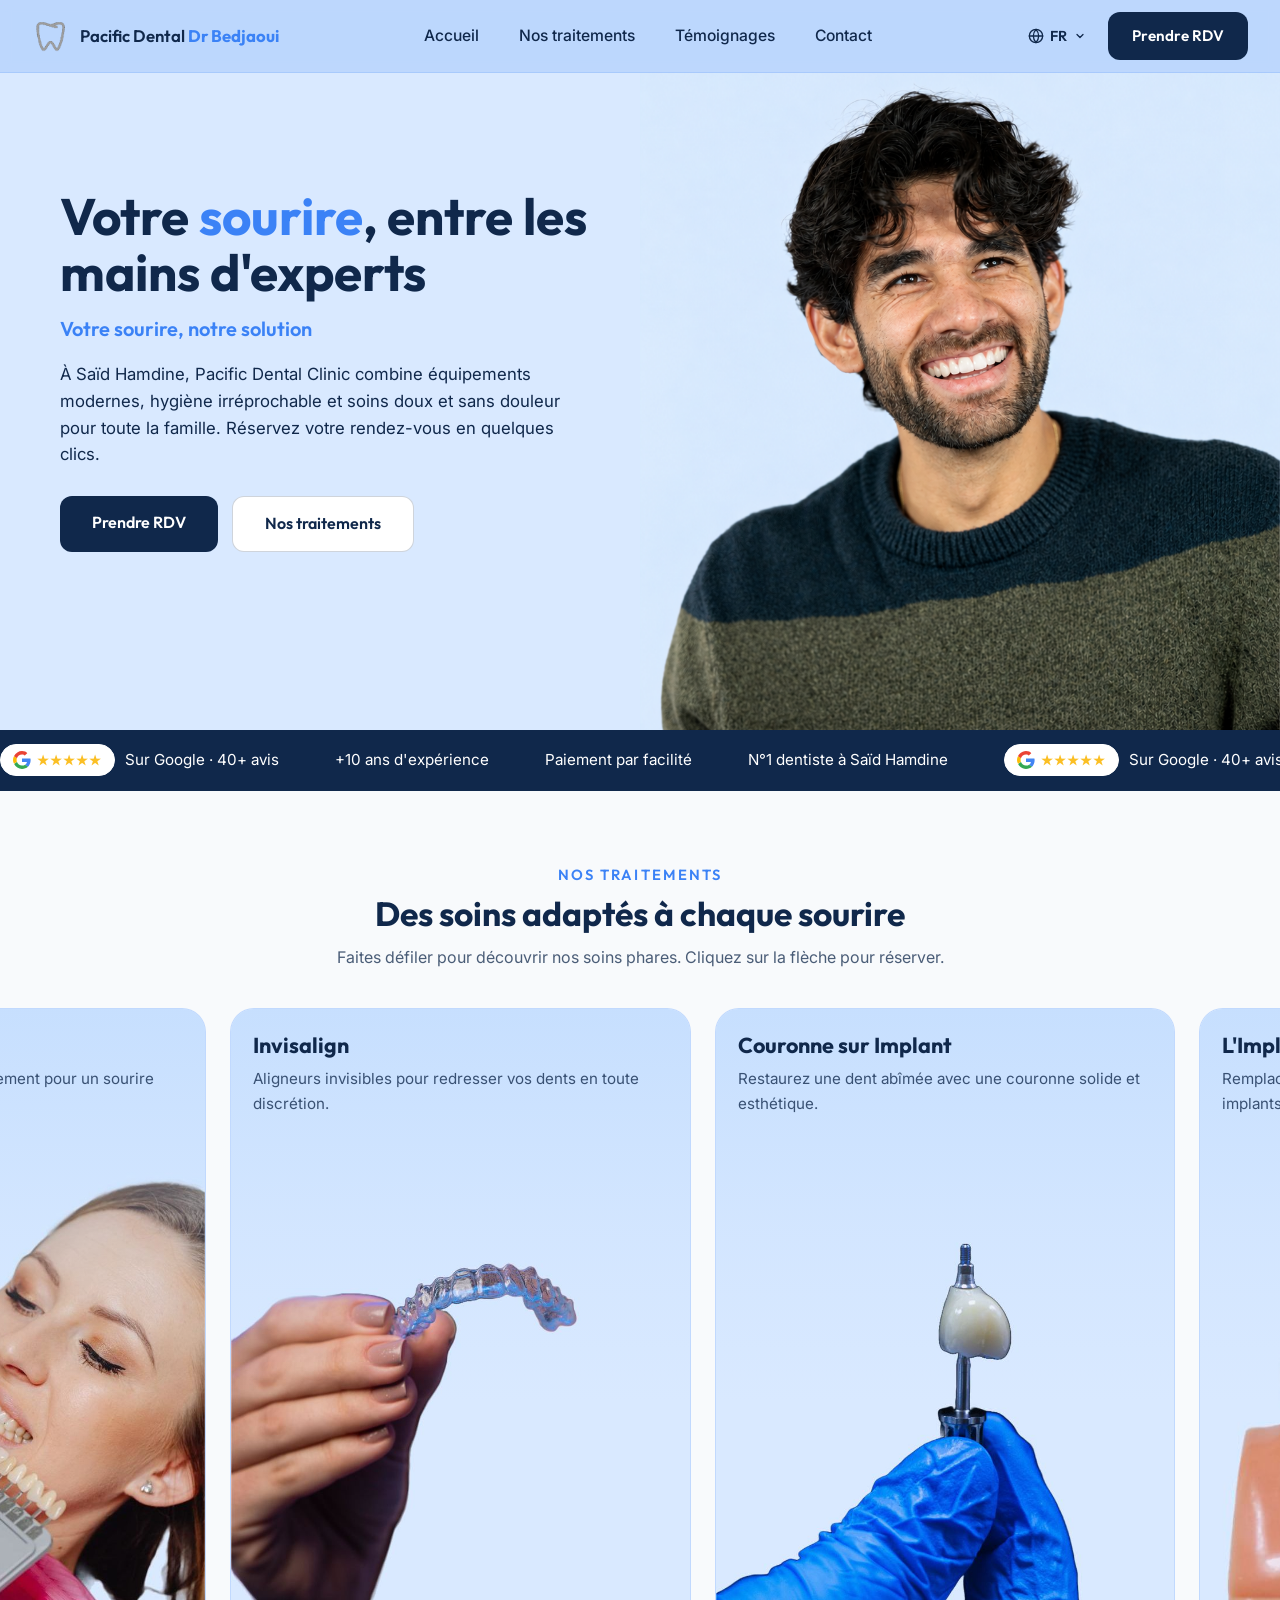
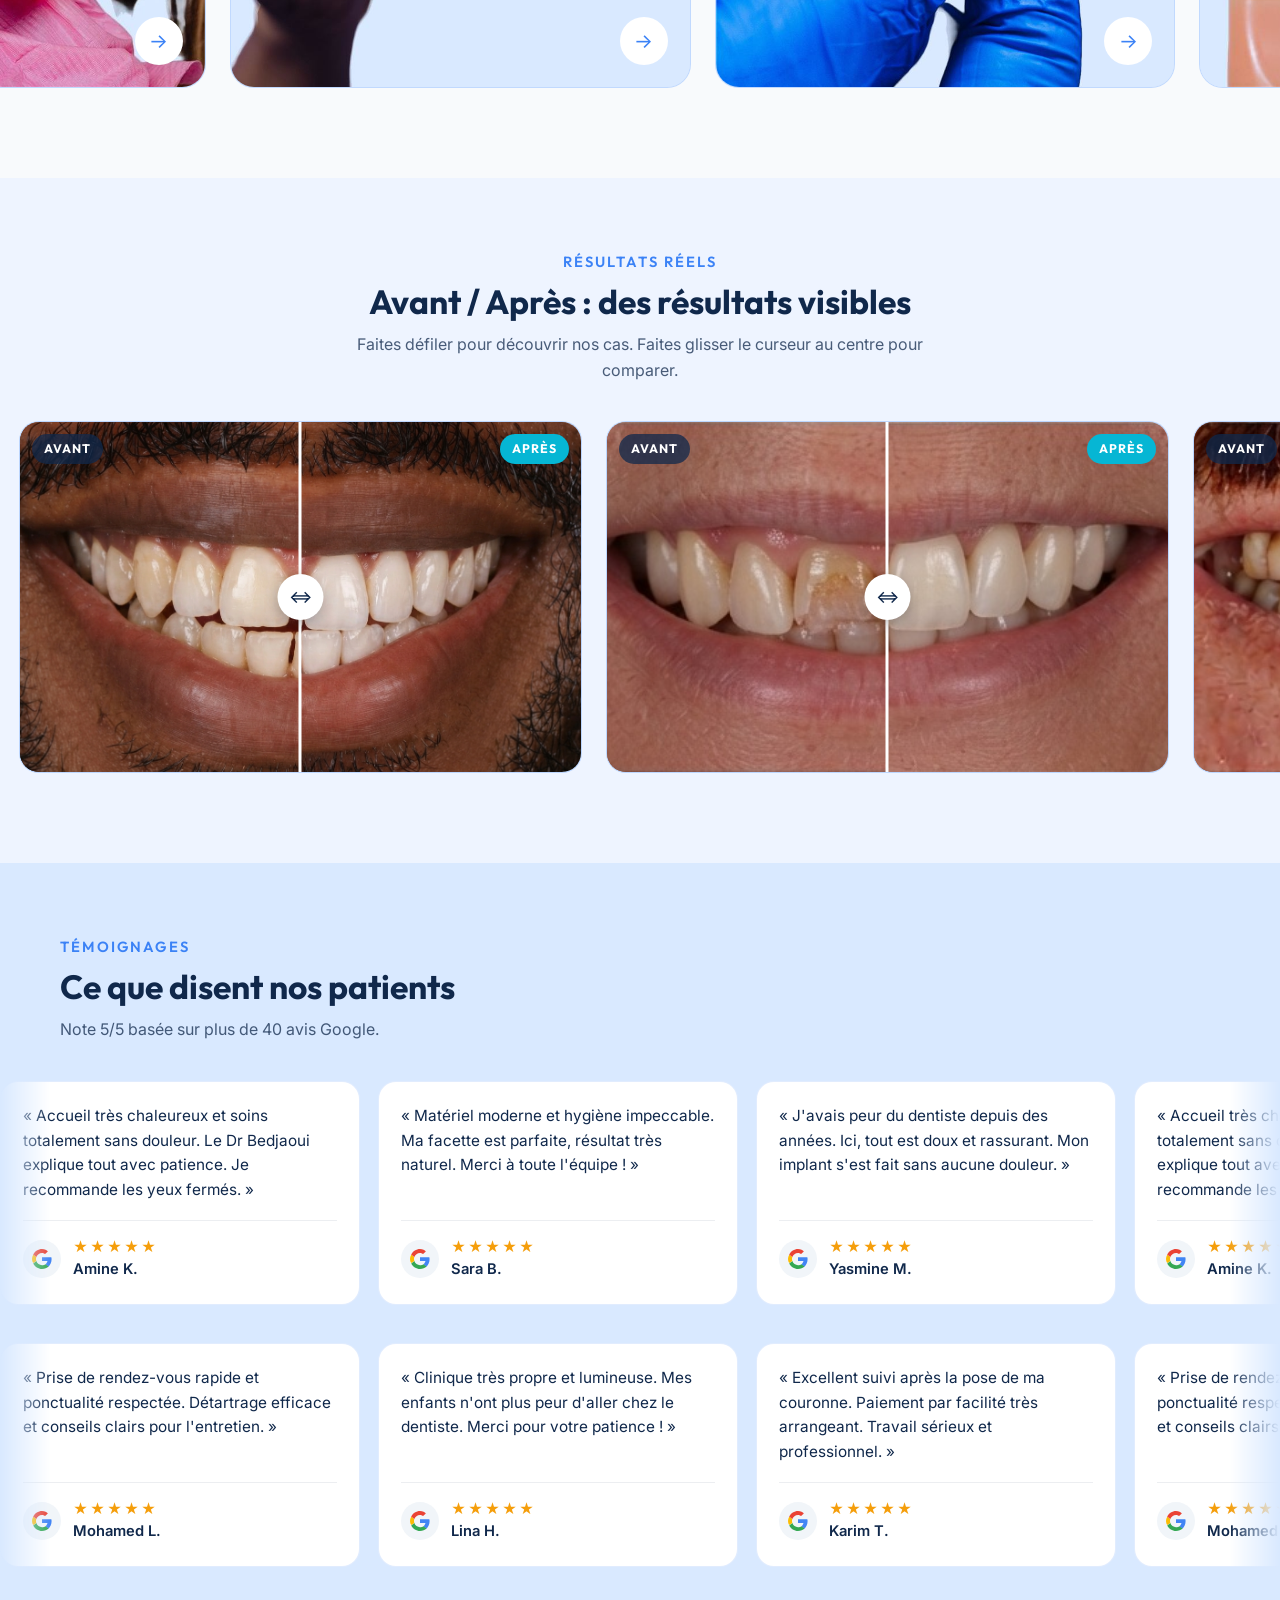
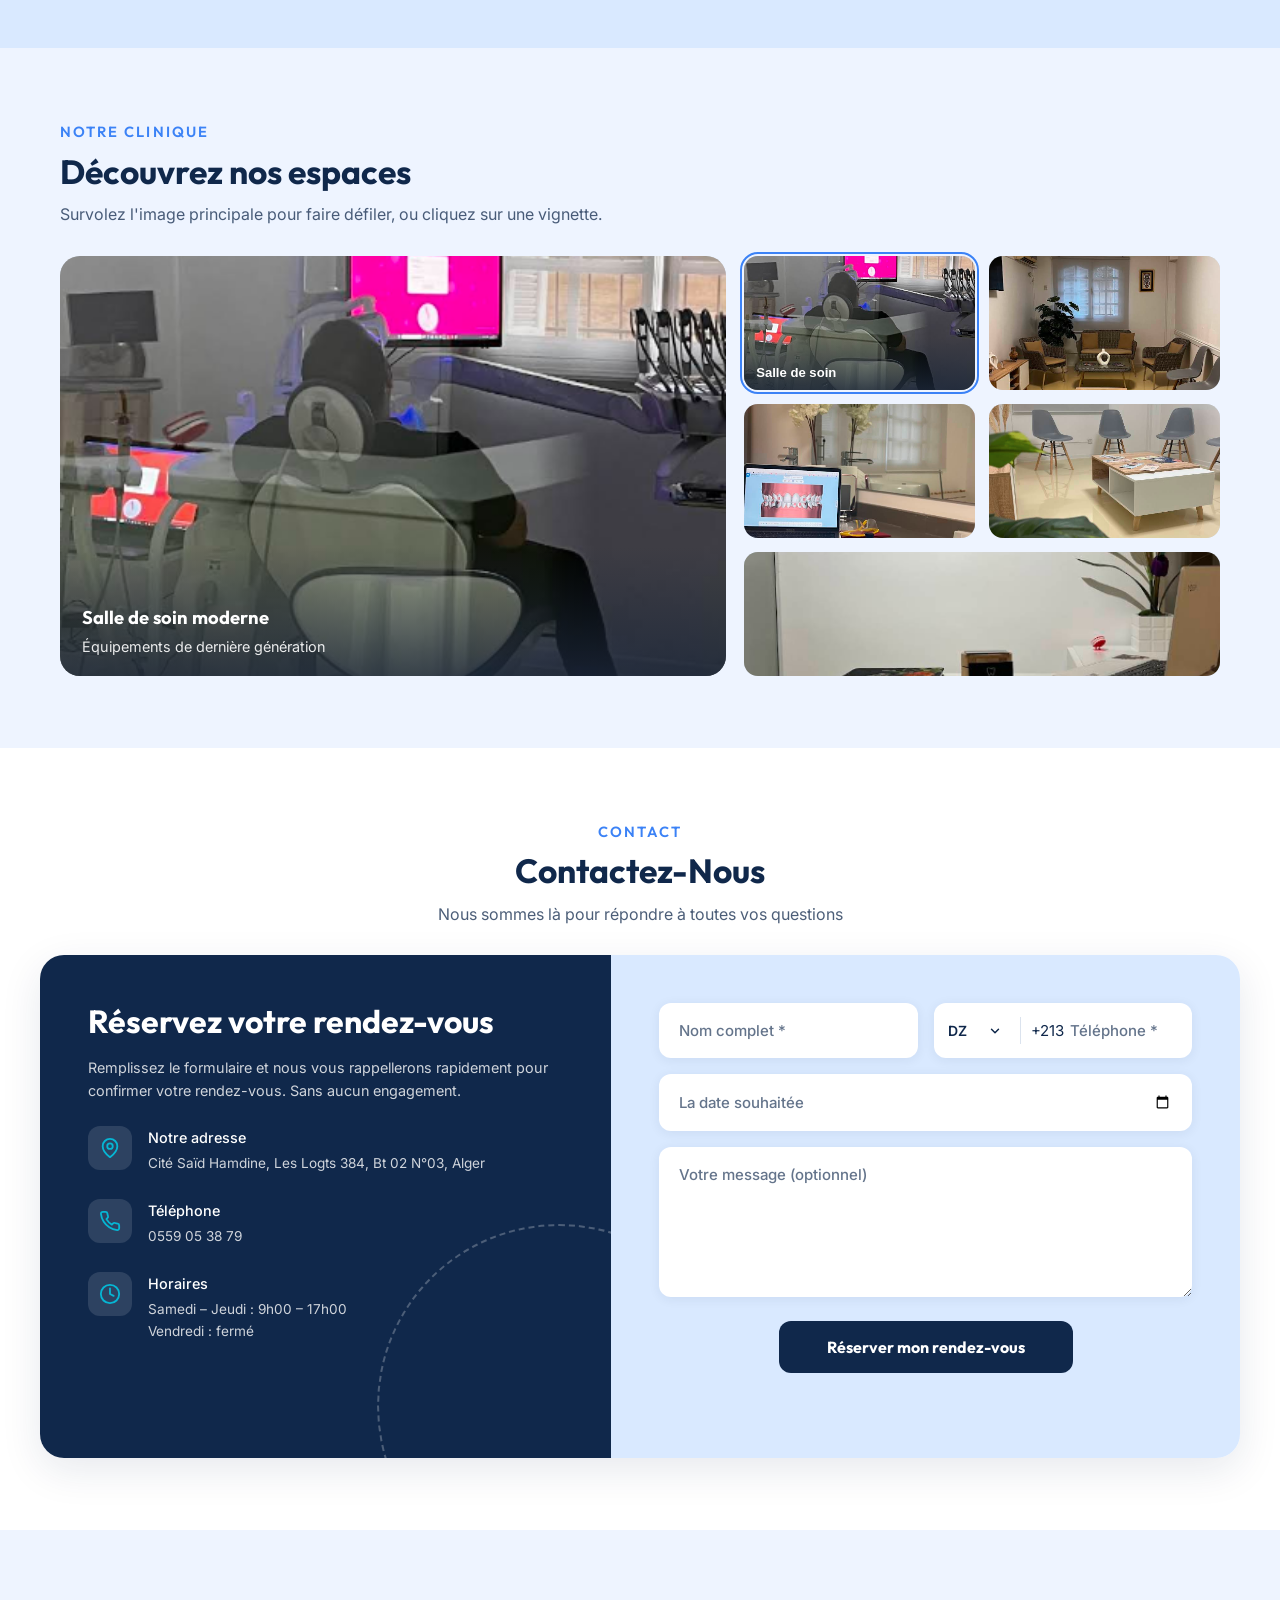
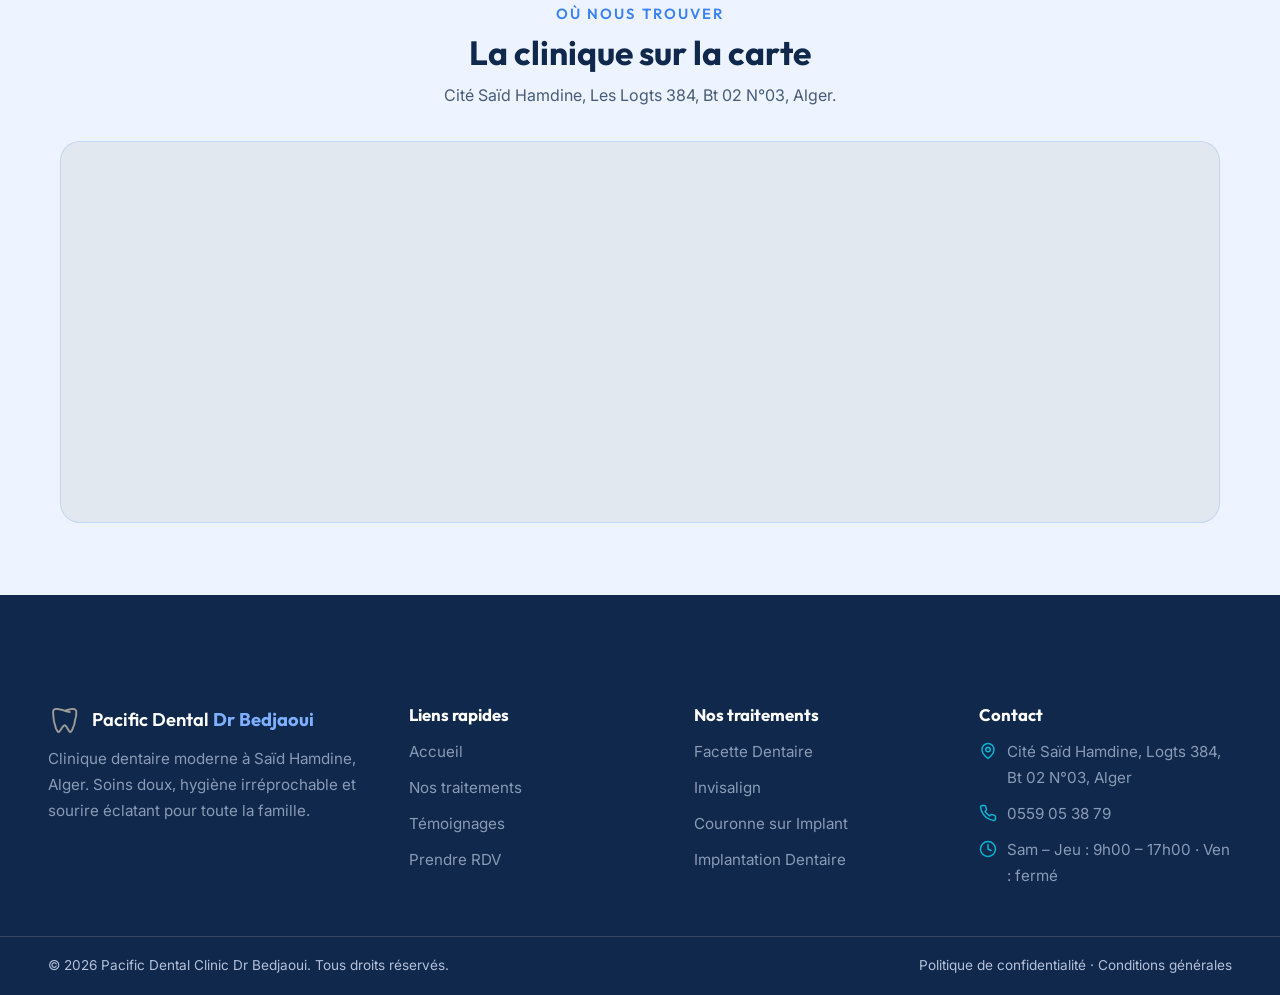
==== commit 76f2e578: "fixed the date form for iphones" ====
--- a/index.html
+++ b/index.html
@@ -10,7 +10,7 @@
       name="description"
       content="Pacific Dental Clinic Dr Bedjaoui à Saïd Hamdine, Alger. Soins dentaires modernes, doux et professionnels. Facettes, Invisalign, implants. Prenez rendez-vous en ligne."
     />
-    <link rel="stylesheet" href="style.css?v=23" />
+    <link rel="stylesheet" href="style.css?v=24" />
   </head>
   <body>
     <!-- Task 2.1: Header / Navigation Bar -->
--- a/style.css
+++ b/style.css
@@ -24,6 +24,14 @@
   background: var(--bg);
   color: var(--text);
   line-height: 1.6;
+  overflow-x: clip;
+}
+
+.booking-grid,
+.booking-card,
+.booking-form {
+  min-width: 0;
+  max-width: 100%;
 }
 
 h1,
@@ -1346,8 +1354,29 @@
     0 2px 12px rgba(16, 40, 75, 0.07);
 }
 /* date field: fake placeholder overlay, hides once a date is picked */
+.booking-form > * {
+  min-width: 0;
+  max-width: 100%;
+}
 .booking-form .date-wrap {
   position: relative;
+  width: 100%;
+  min-width: 0;
+  max-width: 100%;
+}
+.booking-form input[type="date"] {
+  display: block;
+  min-width: 0;
+  max-width: 100%;
+}
+.booking-form input[type="date"]::-webkit-datetime-edit {
+  min-width: 0;
+  overflow: hidden;
+  white-space: nowrap;
+}
+.booking-form input[type="date"]::-webkit-calendar-picker-indicator {
+  flex-shrink: 0;
+  margin: 0;
 }
 .booking-form .date-placeholder {
   position: absolute;
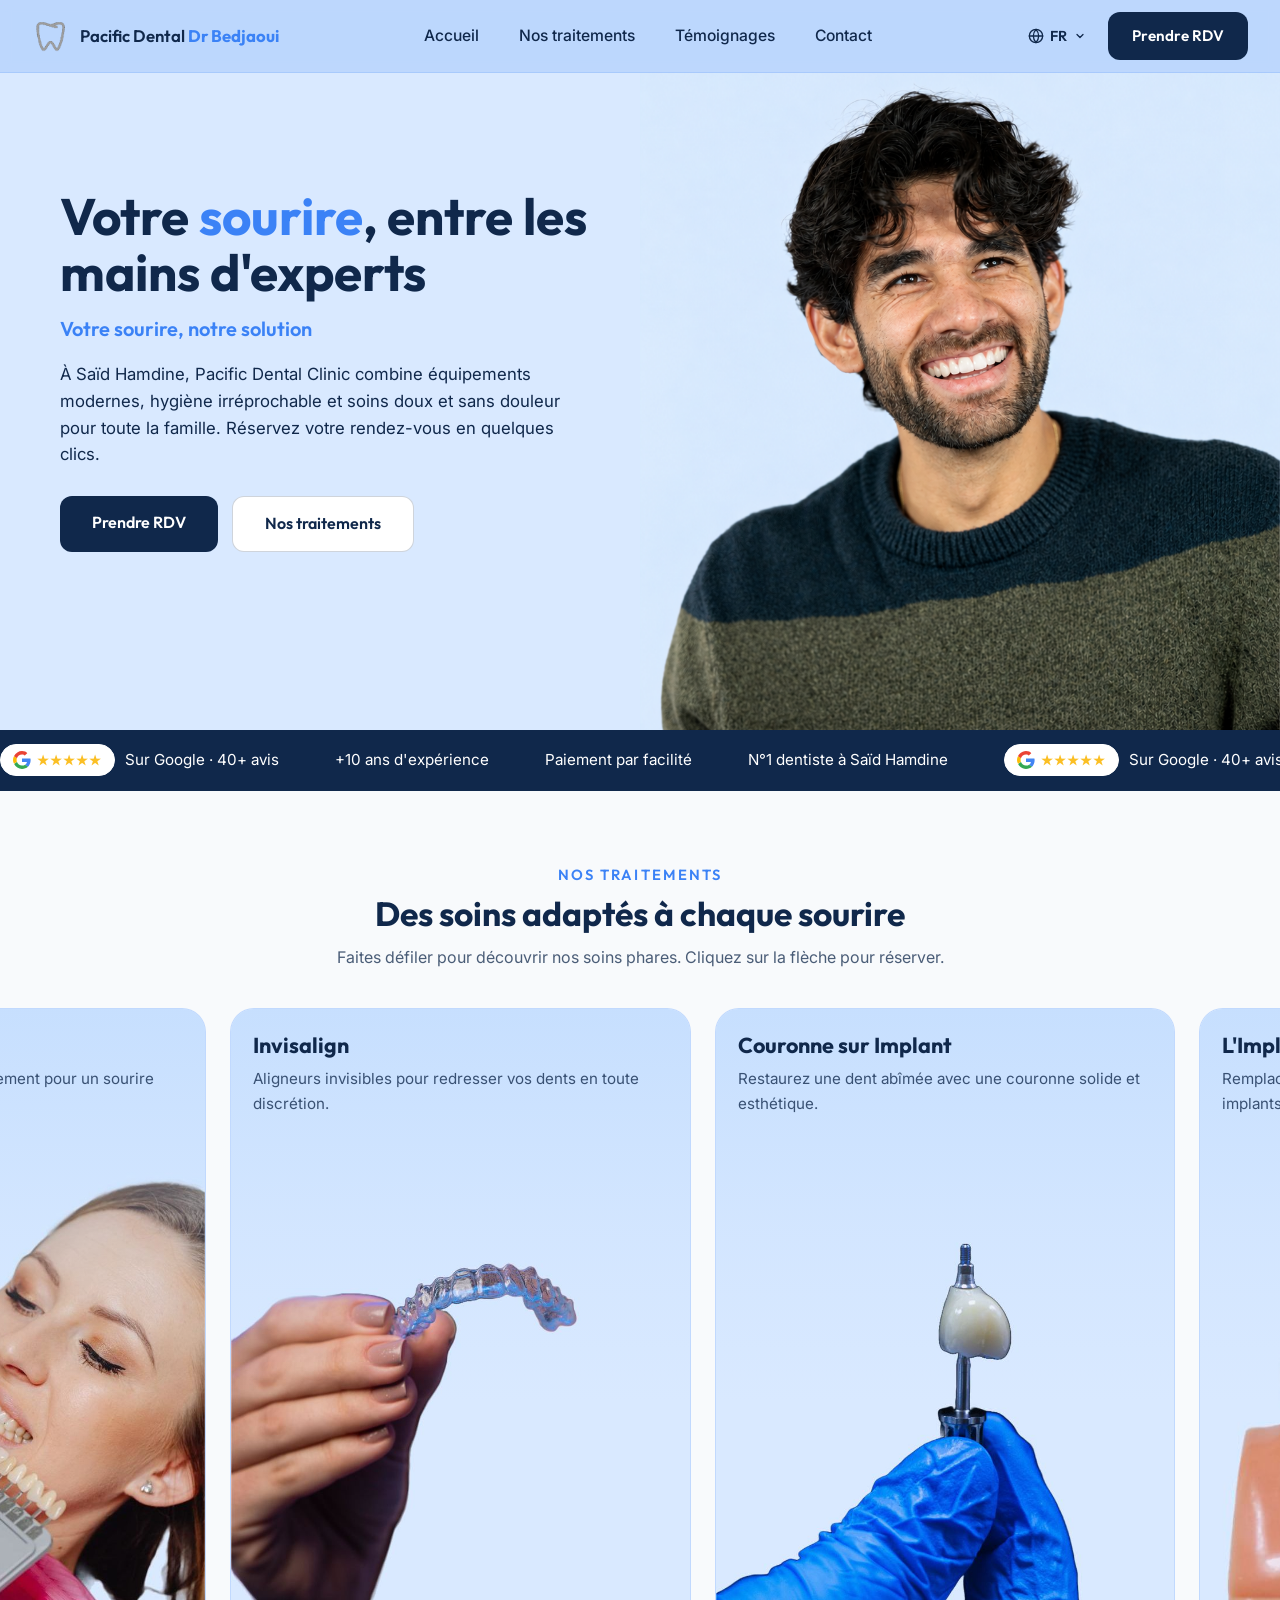
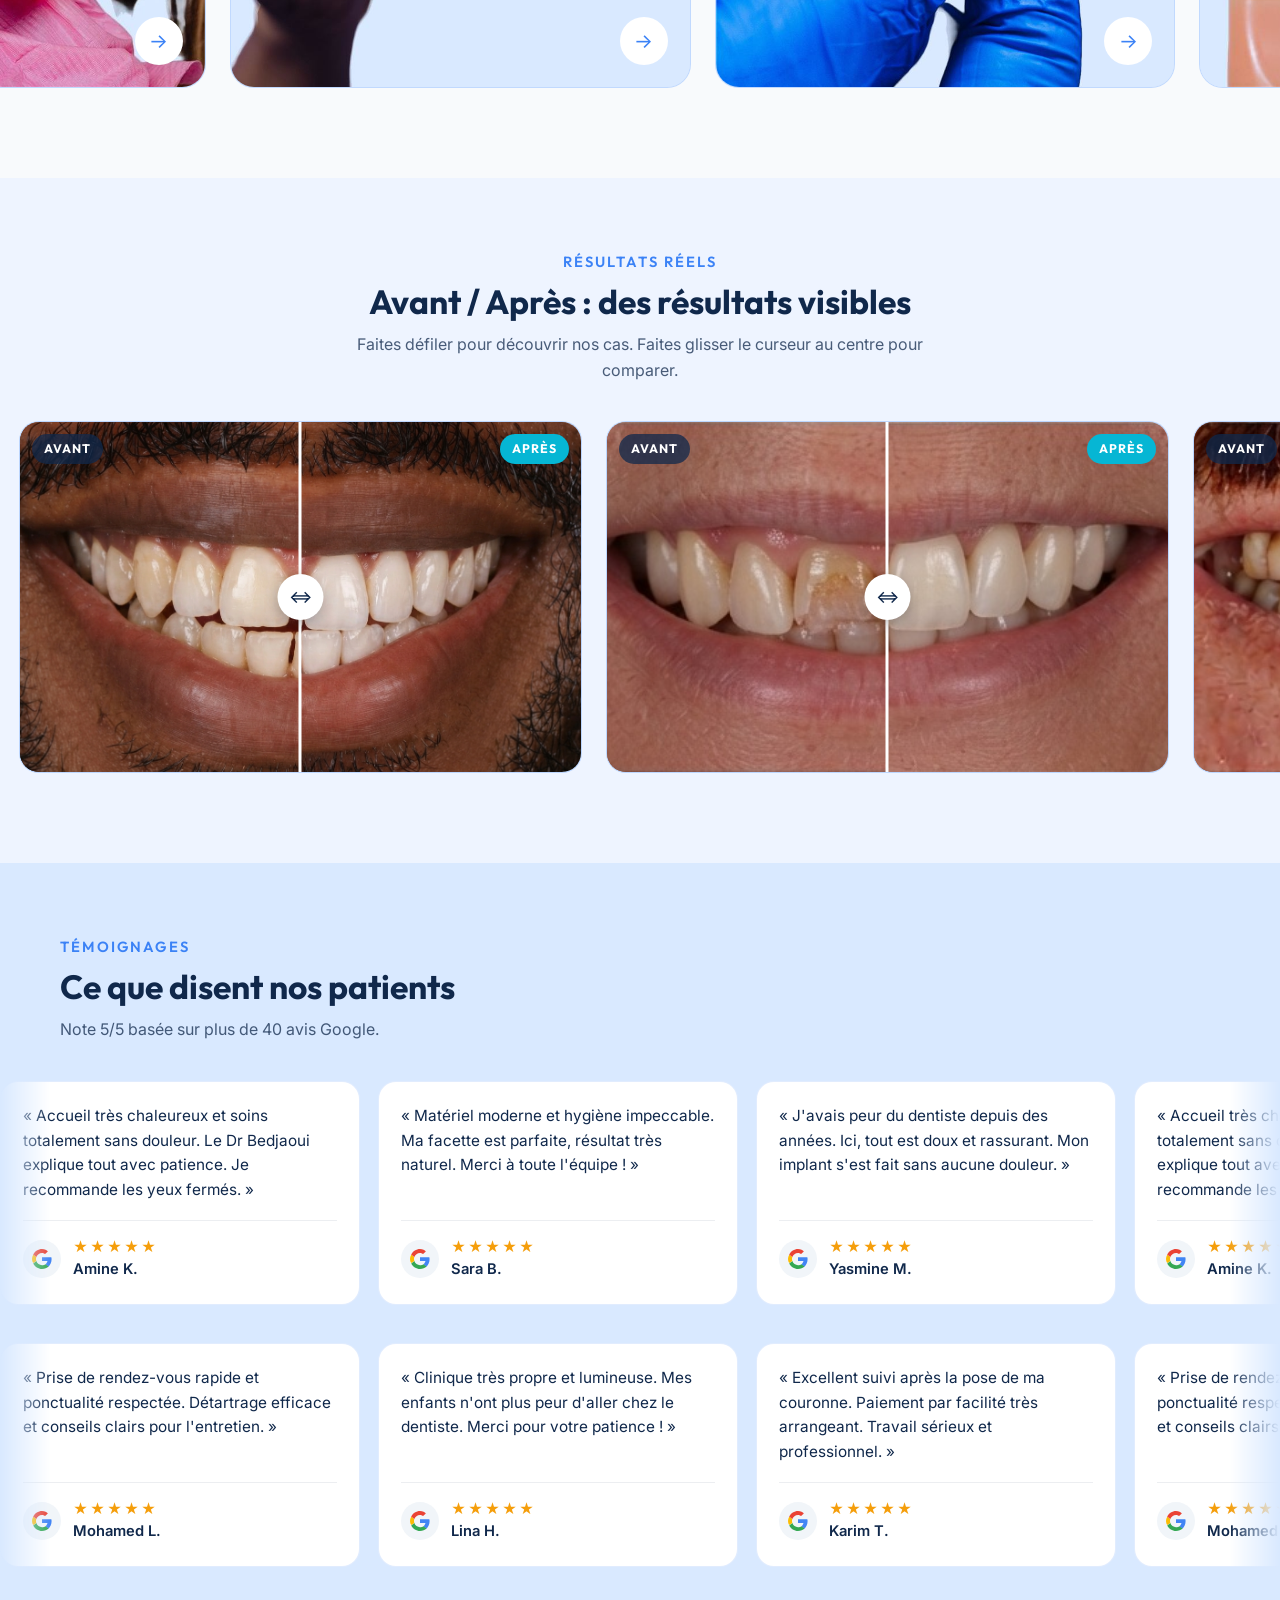
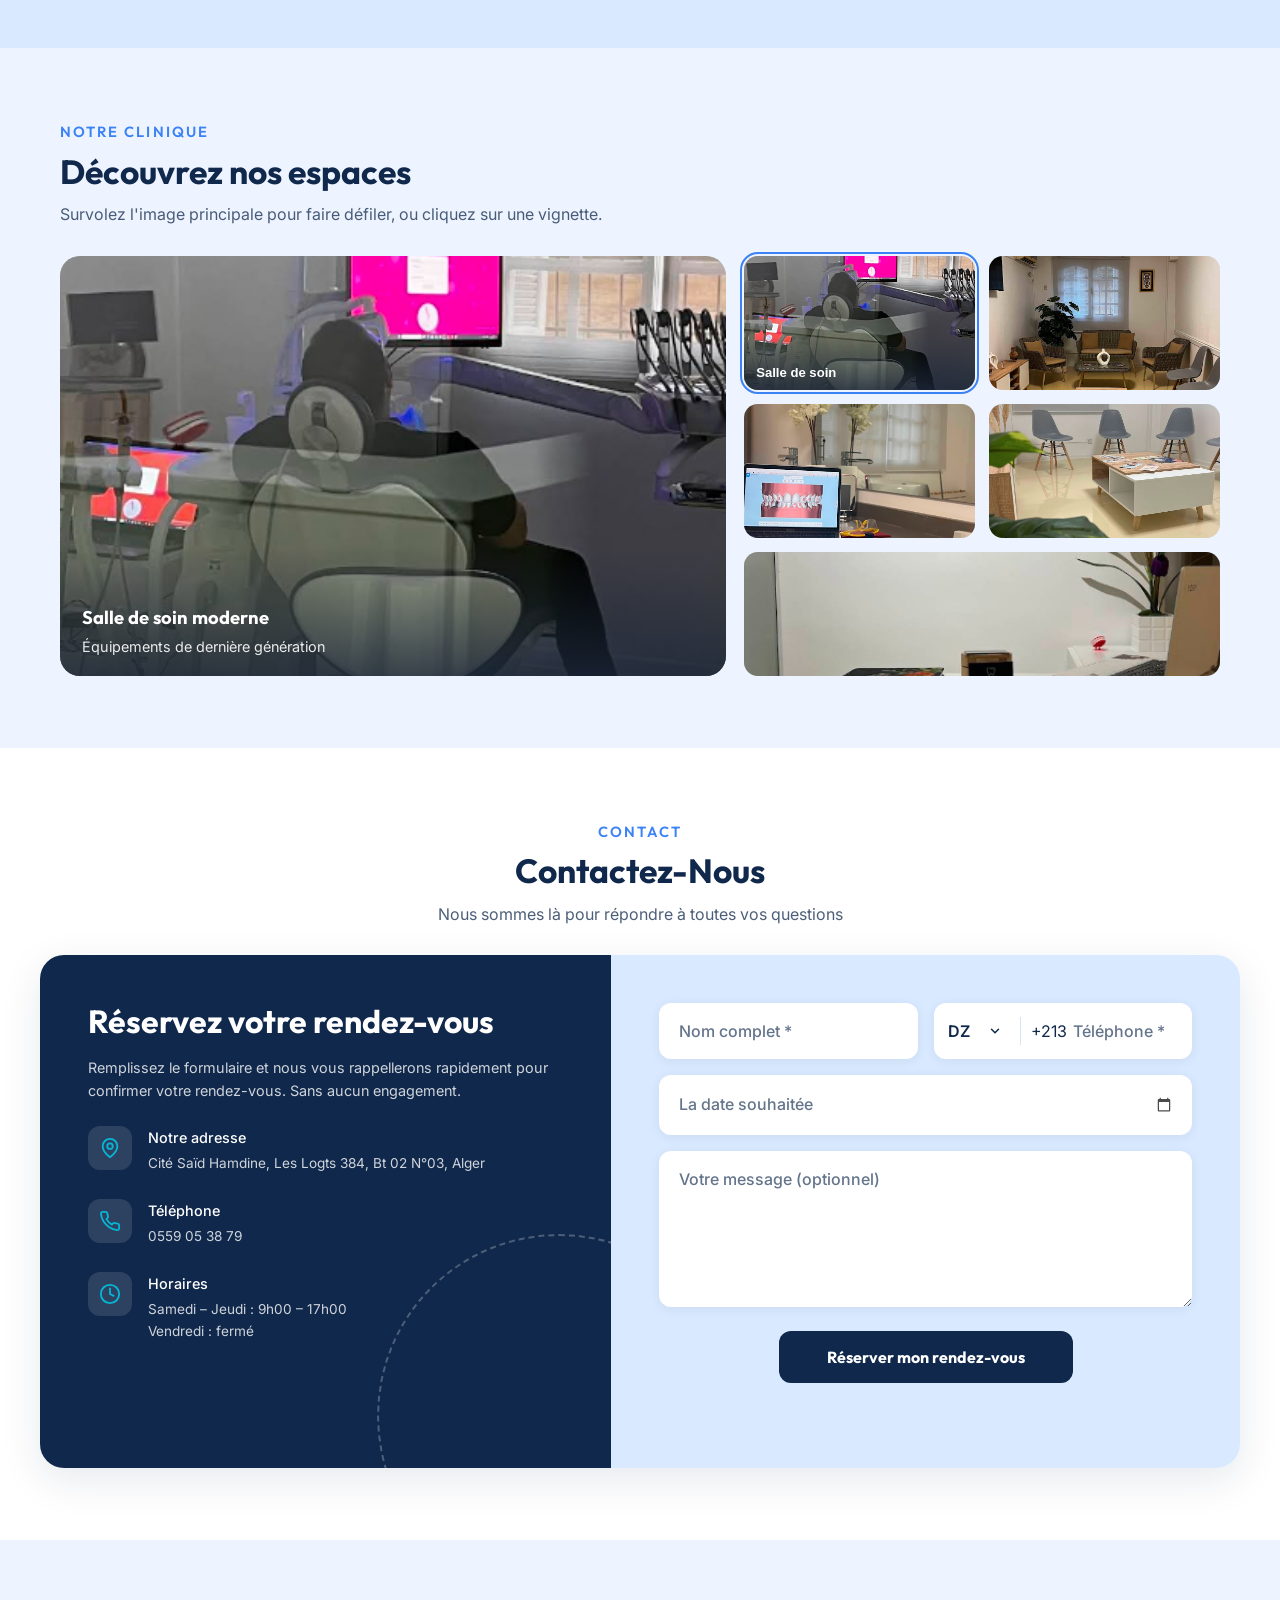
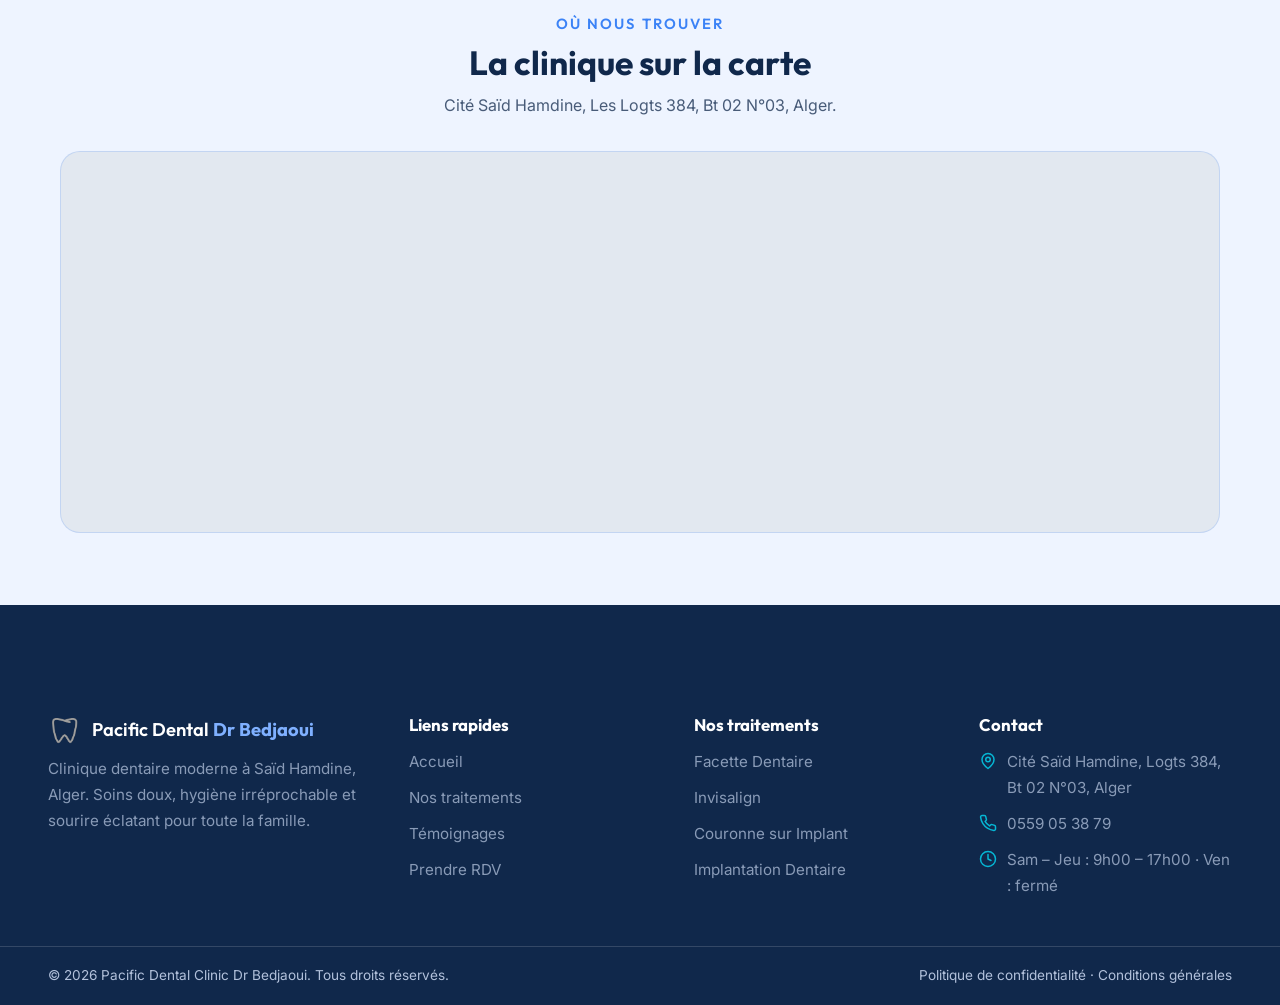
==== commit 7a7c08f4: "final fixes" ====
--- a/index.html
+++ b/index.html
@@ -10,7 +10,7 @@
       name="description"
       content="Pacific Dental Clinic Dr Bedjaoui à Saïd Hamdine, Alger. Soins dentaires modernes, doux et professionnels. Facettes, Invisalign, implants. Prenez rendez-vous en ligne."
     />
-    <link rel="stylesheet" href="style.css?v=24" />
+    <link rel="stylesheet" href="style.css?v=25" />
   </head>
   <body>
     <!-- Task 2.1: Header / Navigation Bar -->
--- a/style.css
+++ b/style.css
@@ -1331,8 +1331,11 @@
 .booking-form input[type="date"],
 .booking-form textarea {
   width: 100%;
+  max-width: 100%;
+  min-width: 0;
+  box-sizing: border-box;
   font-family: var(--font-body);
-  font-size: 15px;
+  font-size: 16px; /* 16px min prevents iOS Safari auto-zoom which mimics overflow */
   color: var(--text);
   background: var(--white);
   border: none;
@@ -1366,27 +1369,55 @@
 }
 .booking-form input[type="date"] {
   display: block;
+  width: 100%;
   min-width: 0;
   max-width: 100%;
+  box-sizing: border-box;
+  overflow: hidden;
+  white-space: nowrap;
+  text-overflow: ellipsis;
 }
 .booking-form input[type="date"]::-webkit-datetime-edit {
   min-width: 0;
+  max-width: 100%;
   overflow: hidden;
   white-space: nowrap;
+  padding: 0;
+}
+.booking-form input[type="date"]::-webkit-datetime-edit-fields-wrapper {
+  min-width: 0;
+  max-width: 100%;
+  overflow: hidden;
+  white-space: nowrap;
+  padding: 0;
+}
+.booking-form input[type="date"]::-webkit-date-and-time-value {
+  min-width: 0;
+  max-width: 100%;
+  overflow: hidden;
+  white-space: nowrap;
+  margin: 0;
+  padding: 0;
 }
 .booking-form input[type="date"]::-webkit-calendar-picker-indicator {
   flex-shrink: 0;
-  margin: 0;
+  margin: 0 0 0 8px;
+  padding: 0;
+  opacity: 0.7;
 }
 .booking-form .date-placeholder {
   position: absolute;
   left: 20px;
+  right: 48px;
   top: 50%;
   transform: translateY(-50%);
-  font-size: 15px;
+  font-size: 16px;
   font-weight: 500;
   color: #64748b;
   pointer-events: none;
+  white-space: nowrap;
+  overflow: hidden;
+  text-overflow: ellipsis;
 }
 .booking-form input[type="date"]:required:invalid {
   color: transparent;
@@ -1432,7 +1463,7 @@
   border: none;
   background: transparent;
   font-family: var(--font-body);
-  font-size: 14px;
+  font-size: 16px;
   font-weight: 600;
   color: var(--text);
   padding: 18px 24px 18px 14px;
@@ -1458,7 +1489,7 @@
 }
 .booking-form .phone-prefix {
   flex-shrink: 0;
-  font-size: 15px;
+  font-size: 16px;
   color: var(--text);
   margin-right: 6px;
 }
@@ -1730,6 +1761,36 @@
   }
   .booking-form .form-row {
     flex-direction: column;
+    min-width: 0;
+  }
+  .booking-form input[type="date"] {
+    padding: 16px 14px;
+  }
+  .booking-form .date-placeholder {
+    left: 14px;
+    right: 40px;
+  }
+}
+/* iOS Safari only: force date internals to stay inside the box */
+@supports (-webkit-touch-callout: none) {
+  .booking-form .date-wrap {
+    overflow: hidden;
+    border-radius: 12px;
+    background: var(--white);
+    box-shadow: 0 2px 12px rgba(16, 40, 75, 0.07);
+  }
+  .booking-form .date-wrap input[type="date"] {
+    background: transparent;
+    box-shadow: none;
+    border-radius: 0;
+  }
+  .booking-form .date-wrap input[type="date"]:focus {
+    box-shadow: none;
+  }
+  .booking-form .date-wrap:focus-within {
+    box-shadow:
+      0 0 0 2px var(--primary),
+      0 2px 12px rgba(16, 40, 75, 0.07);
   }
 }
 @media (max-width: 600px) {
@@ -1770,7 +1831,15 @@
   .booking-card h2 {
     font-size: 24px;
   }
-}
+  .booking-form {
+    padding: 28px 16px;
+  }
+  .booking-form input[type="text"],
+  .booking-form input[type="tel"],
+  .booking-form input[type="date"],
+  .booking-form textarea {
+    padding: 16px 14px;
+  }
 @media (prefers-reduced-motion: reduce) {
   .trust-track {
     animation: none;
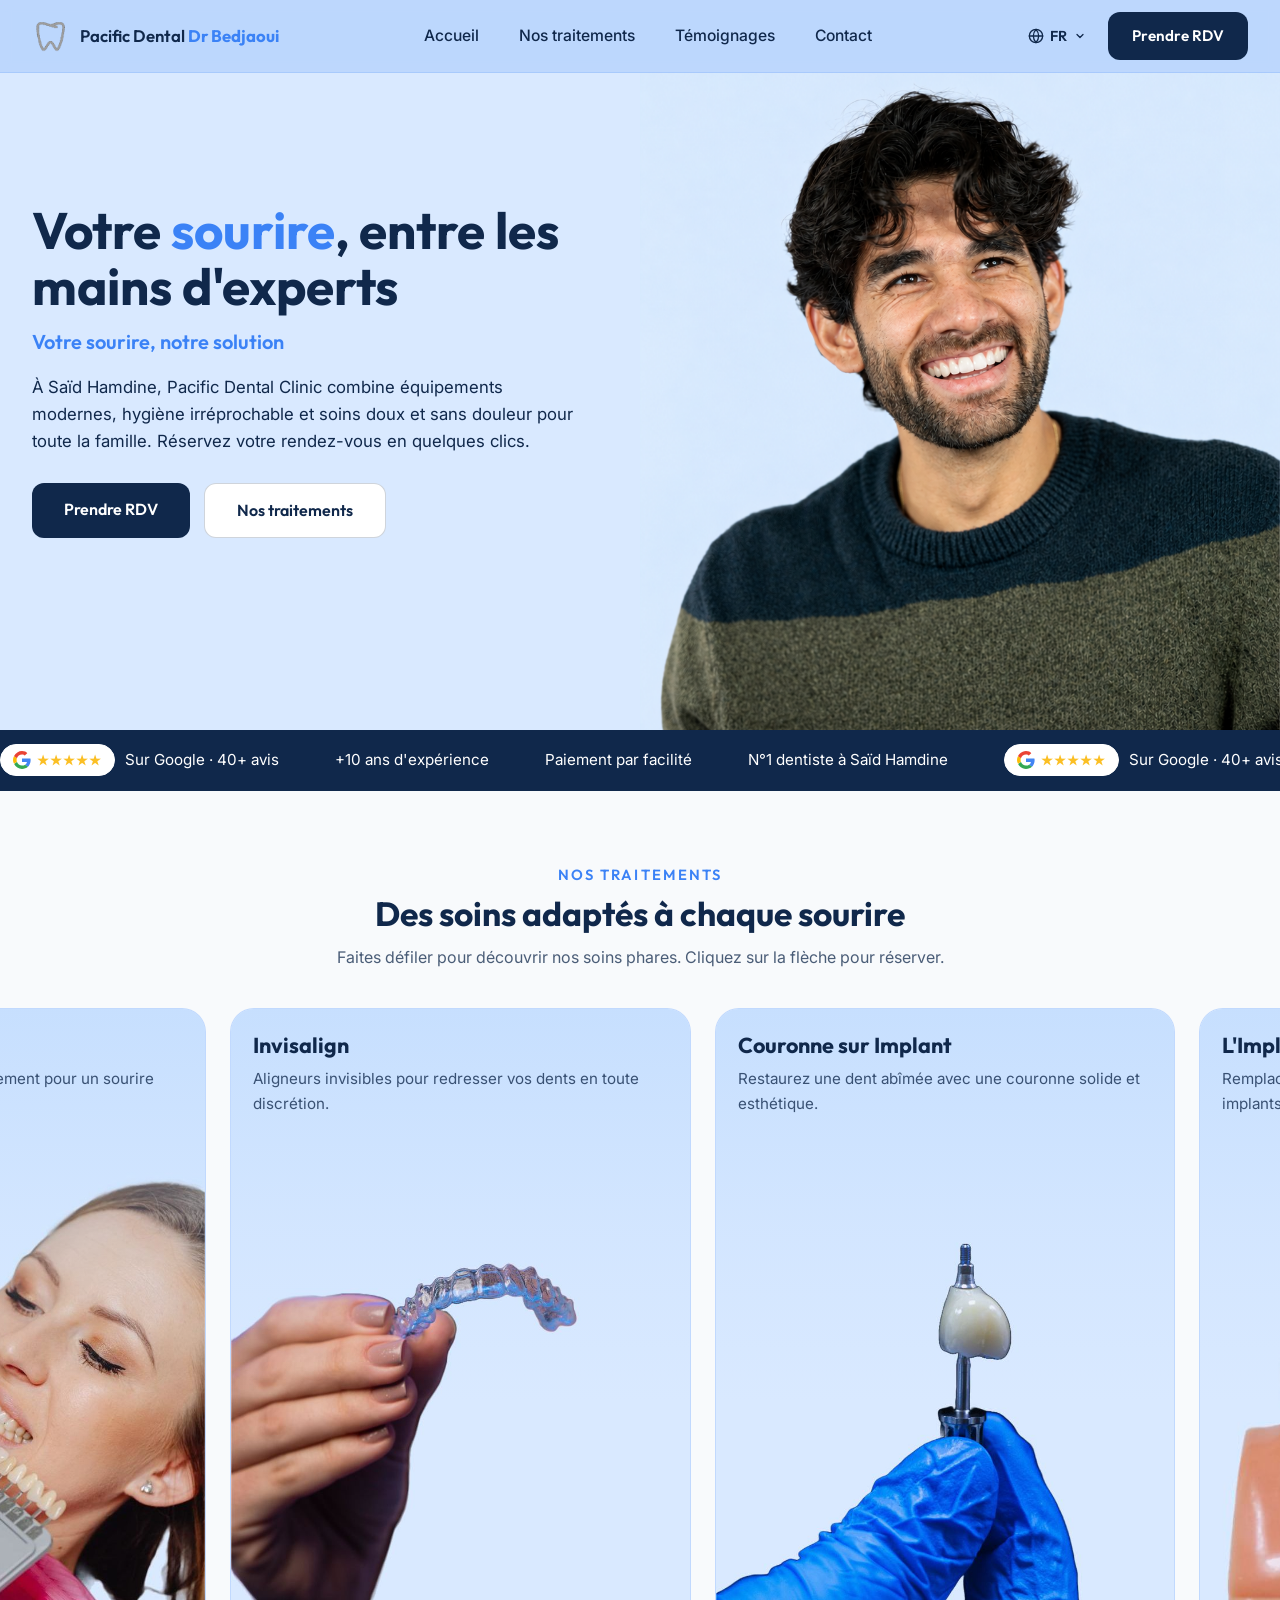
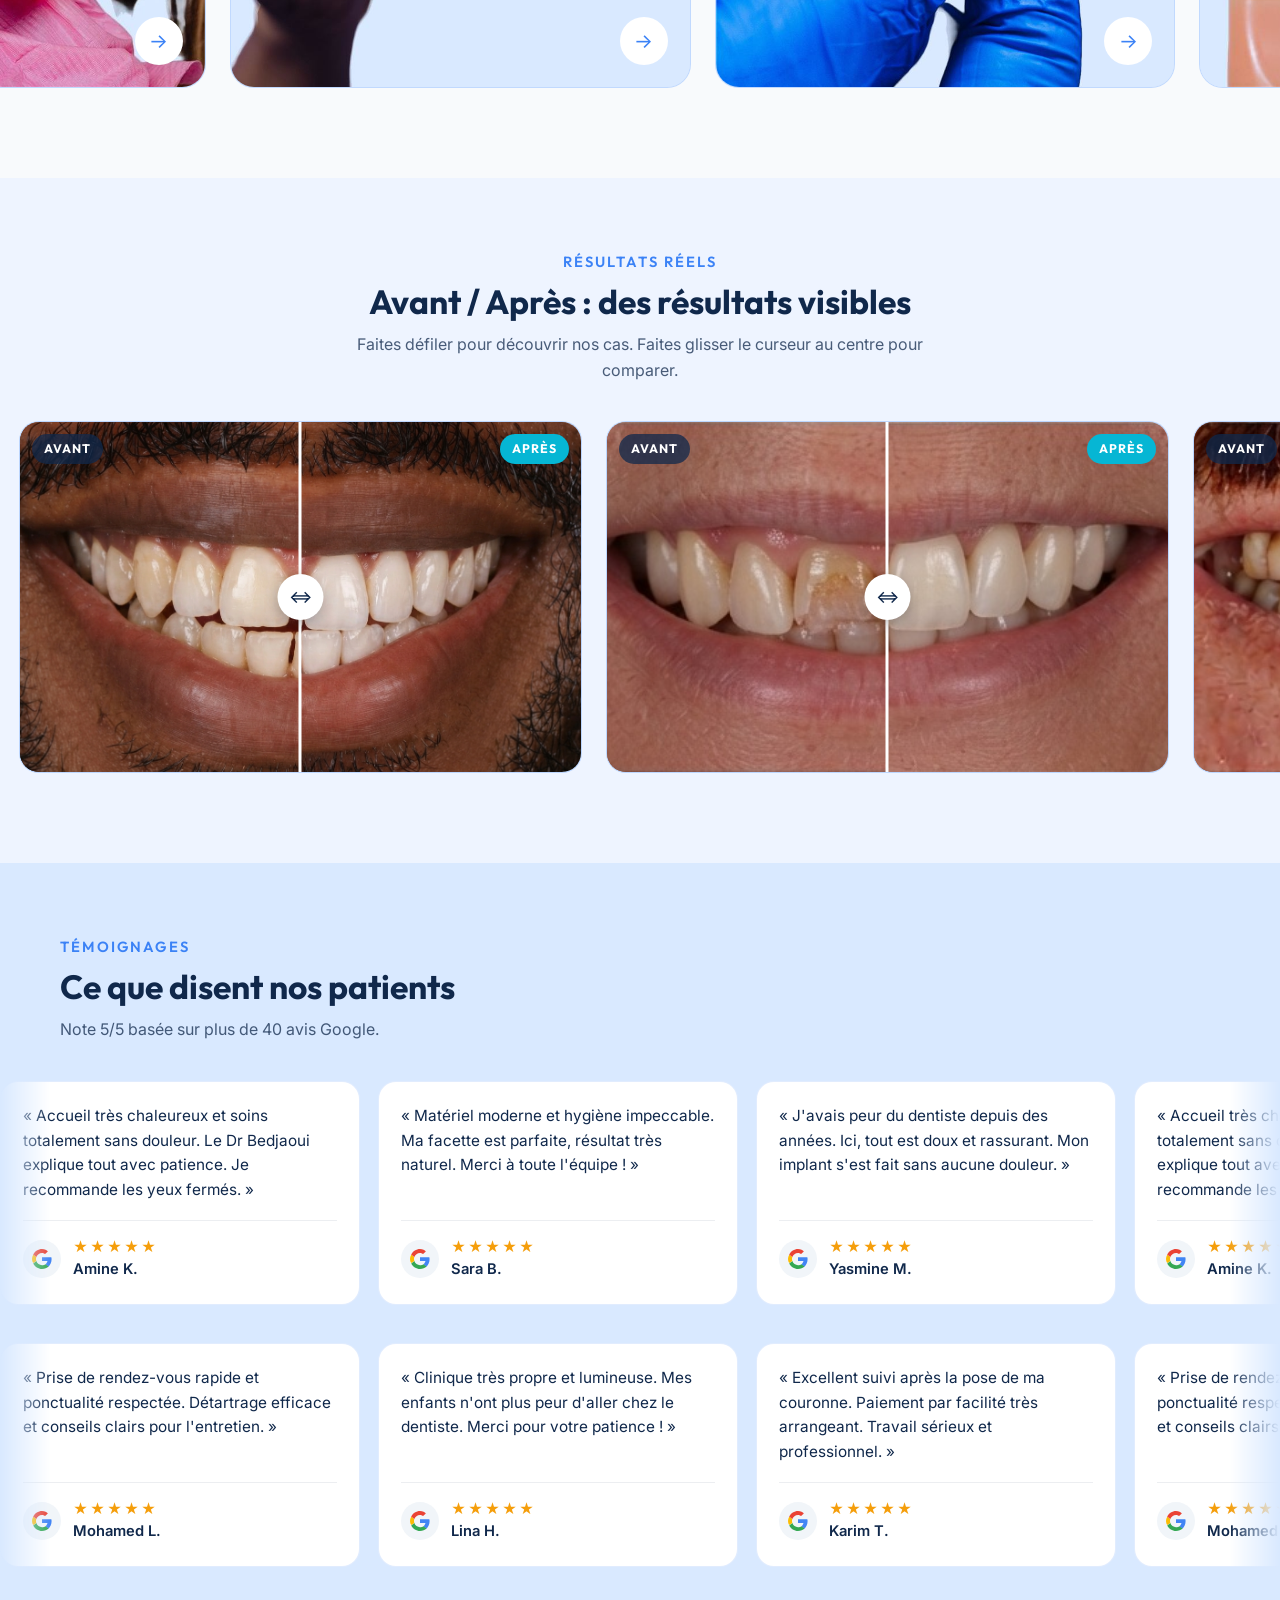
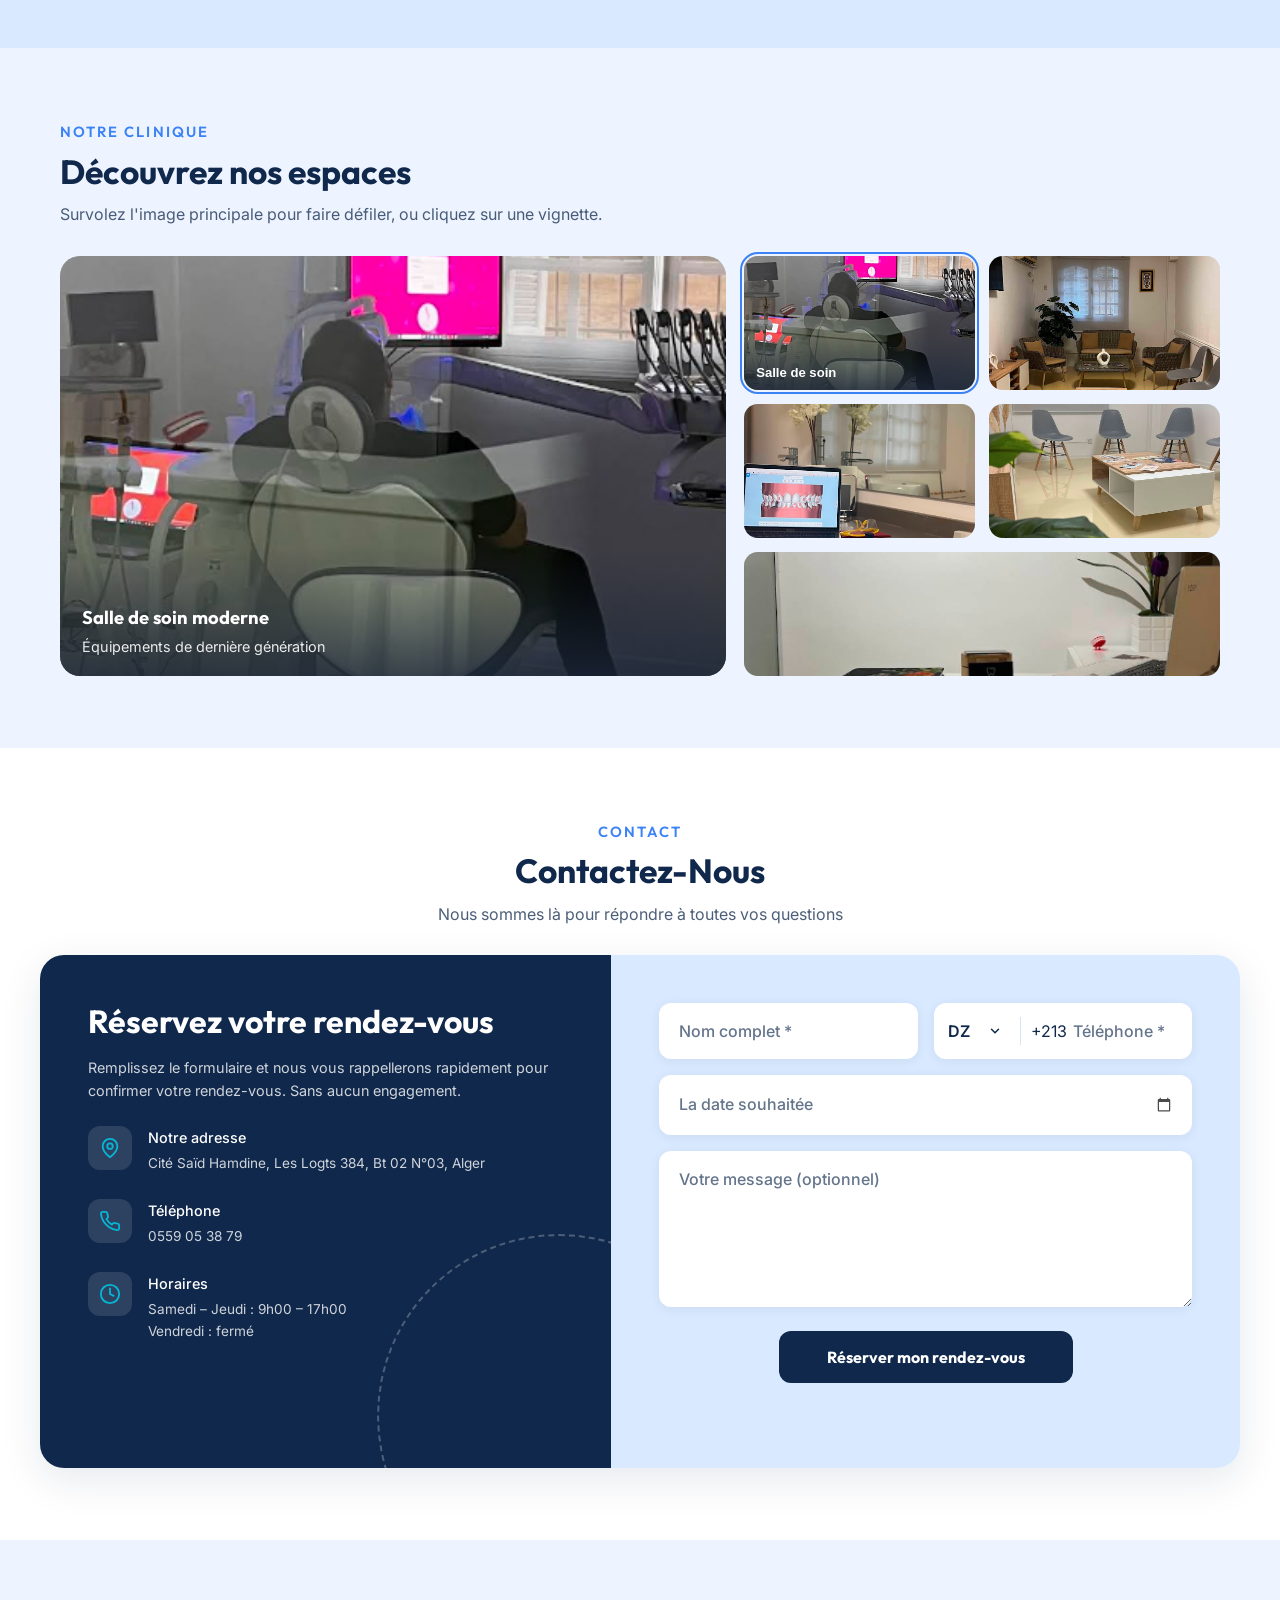
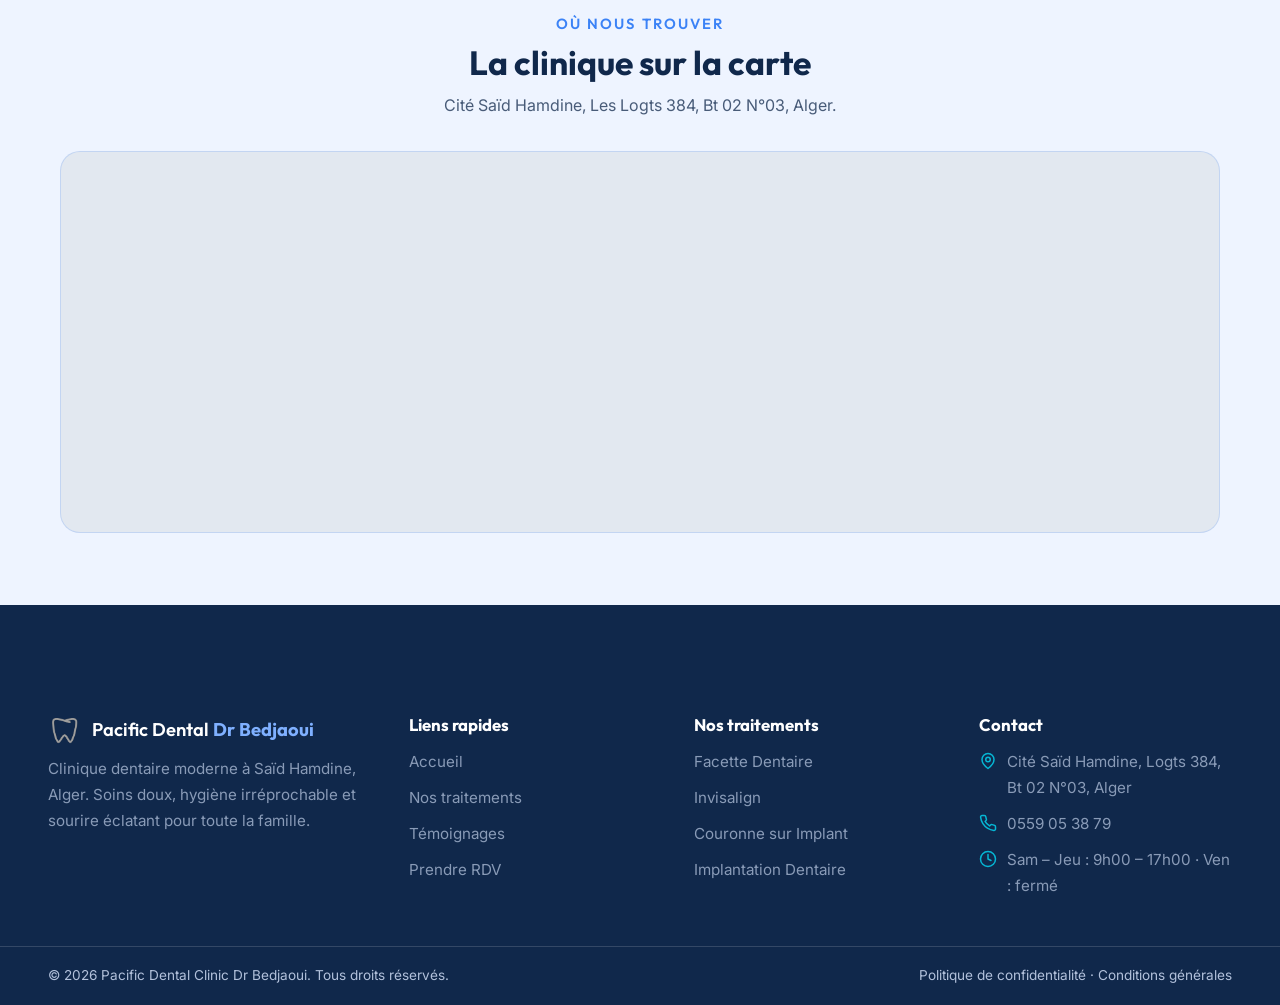
==== commit 052bda7a: "add a clear readme" ====
--- a/index.html
+++ b/index.html
@@ -10,7 +10,7 @@
       name="description"
       content="Pacific Dental Clinic Dr Bedjaoui à Saïd Hamdine, Alger. Soins dentaires modernes, doux et professionnels. Facettes, Invisalign, implants. Prenez rendez-vous en ligne."
     />
-    <link rel="stylesheet" href="style.css?v=25" />
+    <link rel="stylesheet" href="style.css?v=28" />
   </head>
   <body>
     <!-- Task 2.1: Header / Navigation Bar -->
@@ -1370,6 +1370,6 @@
       </div>
     </footer>
 
-    <script src="script.js?v=6"></script>
+    <script src="script.js?v=7"></script>
   </body>
 </html>
--- a/style.css
+++ b/style.css
@@ -280,7 +280,7 @@
 }
 
 .hero-text {
-  padding: 60px 48px 60px max(20px, calc((100vw - 1200px) / 2 + 20px));
+  padding: 60px 48px 60px max(32px, calc((100vw - 1400px) / 2 + 32px));
   display: flex;
   flex-direction: column;
   justify-content: center;
@@ -1670,6 +1670,13 @@
 html[dir="rtl"] .hero-img {
   transform: scaleX(1);
 }
+/* RTL desktop: mirror hero padding so text aligns with nav logo on the right */
+@media (min-width: 861px) {
+  html[dir="rtl"] .hero-text {
+    padding-left: 48px;
+    padding-right: max(32px, calc((100vw - 1400px) / 2 + 32px));
+  }
+}
 /* Keep carousel/marquee mechanics LTR so scroll + infinite loops work in Arabic */
 html[dir="rtl"] .treat-card,
 html[dir="rtl"] .ba-slider {
@@ -1840,6 +1847,7 @@
   .booking-form textarea {
     padding: 16px 14px;
   }
+}
 @media (prefers-reduced-motion: reduce) {
   .trust-track {
     animation: none;
@@ -1855,3 +1863,198 @@
     scroll-behavior: auto;
   }
 }
+
+/* ===== Ultra-wide screens: navbar + hero image + map =====
+   - Nav: full-width bar, items stretch with the screen (no centered cap).
+   - Hero: full-bleed, text anchored to the LEFT edge, image fills the right.
+   - Map: wider container + taller iframe. Everything else untouched. */
+@media (min-width: 1600px) {
+  .container {
+    max-width: 1400px;
+  }
+  /* Nav stretches edge-to-edge: logo left, links spread center, actions right */
+  .nav {
+    max-width: none;
+    width: 100%;
+    margin: 0;
+    padding-left: 48px;
+    padding-right: 48px;
+    gap: 48px;
+  }
+  .nav-links {
+    flex: 1 1 auto;
+    justify-content: center;
+    gap: clamp(48px, 4vw, 90px);
+  }
+  .nav-links a {
+    font-size: 1.05rem;
+  }
+  /* Hero: no centering cap — full viewport width */
+  .hero {
+    max-width: none;
+    width: 100%;
+    margin: 0;
+    min-height: 700px;
+  }
+  /* Text pinned to the left edge, content width capped so lines stay readable */
+  .hero-text {
+    padding: 70px 56px 70px 48px;
+    align-items: flex-start;
+    text-align: left;
+  }
+  .hero-text h1,
+  .hero-sub,
+  .hero-intro {
+    text-align: left;
+    margin-left: 0;
+    margin-right: auto;
+  }
+  .hero-text h1 {
+    font-size: clamp(2.4rem, 3vw, 3.8rem);
+    max-width: 18ch;
+  }
+  .hero-intro {
+    font-size: 1.12rem;
+    max-width: 36rem;
+  }
+  .hero-media {
+    min-height: 700px;
+  }
+  .hero-img {
+    /* Keep the subject framed when the column gets very wide */
+    object-position: 50% 20%;
+  }
+  #contact .container {
+    max-width: 1400px;
+  }
+  .map-wrap iframe {
+    height: 440px;
+  }
+}
+
+@media (min-width: 2000px) {
+  .container {
+    max-width: 1600px;
+  }
+  .nav {
+    max-width: none;
+    width: 100%;
+    margin: 0;
+    min-height: 84px;
+    padding-left: 64px;
+    padding-right: 64px;
+    gap: 56px;
+  }
+  .nav-links {
+    flex: 1 1 auto;
+    justify-content: center;
+    gap: clamp(56px, 4vw, 110px);
+  }
+  .nav-logo {
+    font-size: 1.2rem;
+  }
+  .nav-logo-img {
+    width: 44px;
+    height: 38px;
+  }
+  .nav-links a {
+    font-size: 1.12rem;
+  }
+  .nav-actions .btn-primary,
+  .btn-primary {
+    padding: 14px 28px;
+    font-size: 1.02rem;
+  }
+  #accueil {
+    padding-top: 132px;
+  }
+  .hero {
+    max-width: none;
+    width: 100%;
+    margin: 0;
+    min-height: 800px;
+  }
+  .hero-text {
+    padding: 80px 64px 80px 64px;
+    align-items: flex-start;
+    text-align: left;
+  }
+  .hero-text h1,
+  .hero-sub,
+  .hero-intro {
+    text-align: left;
+    margin-left: 0;
+    margin-right: auto;
+  }
+  .hero-text h1 {
+    font-size: clamp(2.6rem, 2.8vw, 4.3rem);
+  }
+  .hero-sub {
+    font-size: 1.4rem;
+  }
+  .hero-intro {
+    font-size: 1.18rem;
+  }
+  .hero-media {
+    min-height: 800px;
+  }
+  #contact .container {
+    max-width: 1600px;
+  }
+  .map-wrap {
+    border-radius: 24px;
+  }
+  .map-wrap iframe {
+    height: 500px;
+  }
+}
+
+/* "High high high" widths: 2560px, 3440px super-ultrawide and up.
+   Nav keeps stretching; hero stays full-bleed with text pinned left. */
+@media (min-width: 2560px) {
+  .container,
+  #contact .container {
+    max-width: 1720px;
+  }
+  .nav {
+    max-width: none;
+    width: 100%;
+    margin: 0;
+    min-height: 88px;
+    padding-left: 80px;
+    padding-right: 80px;
+    gap: 64px;
+  }
+  .nav-links {
+    flex: 1 1 auto;
+    justify-content: center;
+    gap: clamp(64px, 4vw, 140px);
+  }
+  .hero {
+    max-width: none;
+    width: 100%;
+    margin: 0;
+    min-height: 860px;
+  }
+  .hero-text {
+    padding: 80px 80px 80px 80px;
+    align-items: flex-start;
+    text-align: left;
+  }
+  .hero-text h1,
+  .hero-sub,
+  .hero-intro {
+    text-align: left;
+    margin-left: 0;
+    margin-right: auto;
+  }
+  .hero-text h1 {
+    font-size: 4.3rem;
+  }
+  .hero-media {
+    min-height: 860px;
+  }
+  .map-wrap iframe {
+    height: 540px;
+  }
+}
